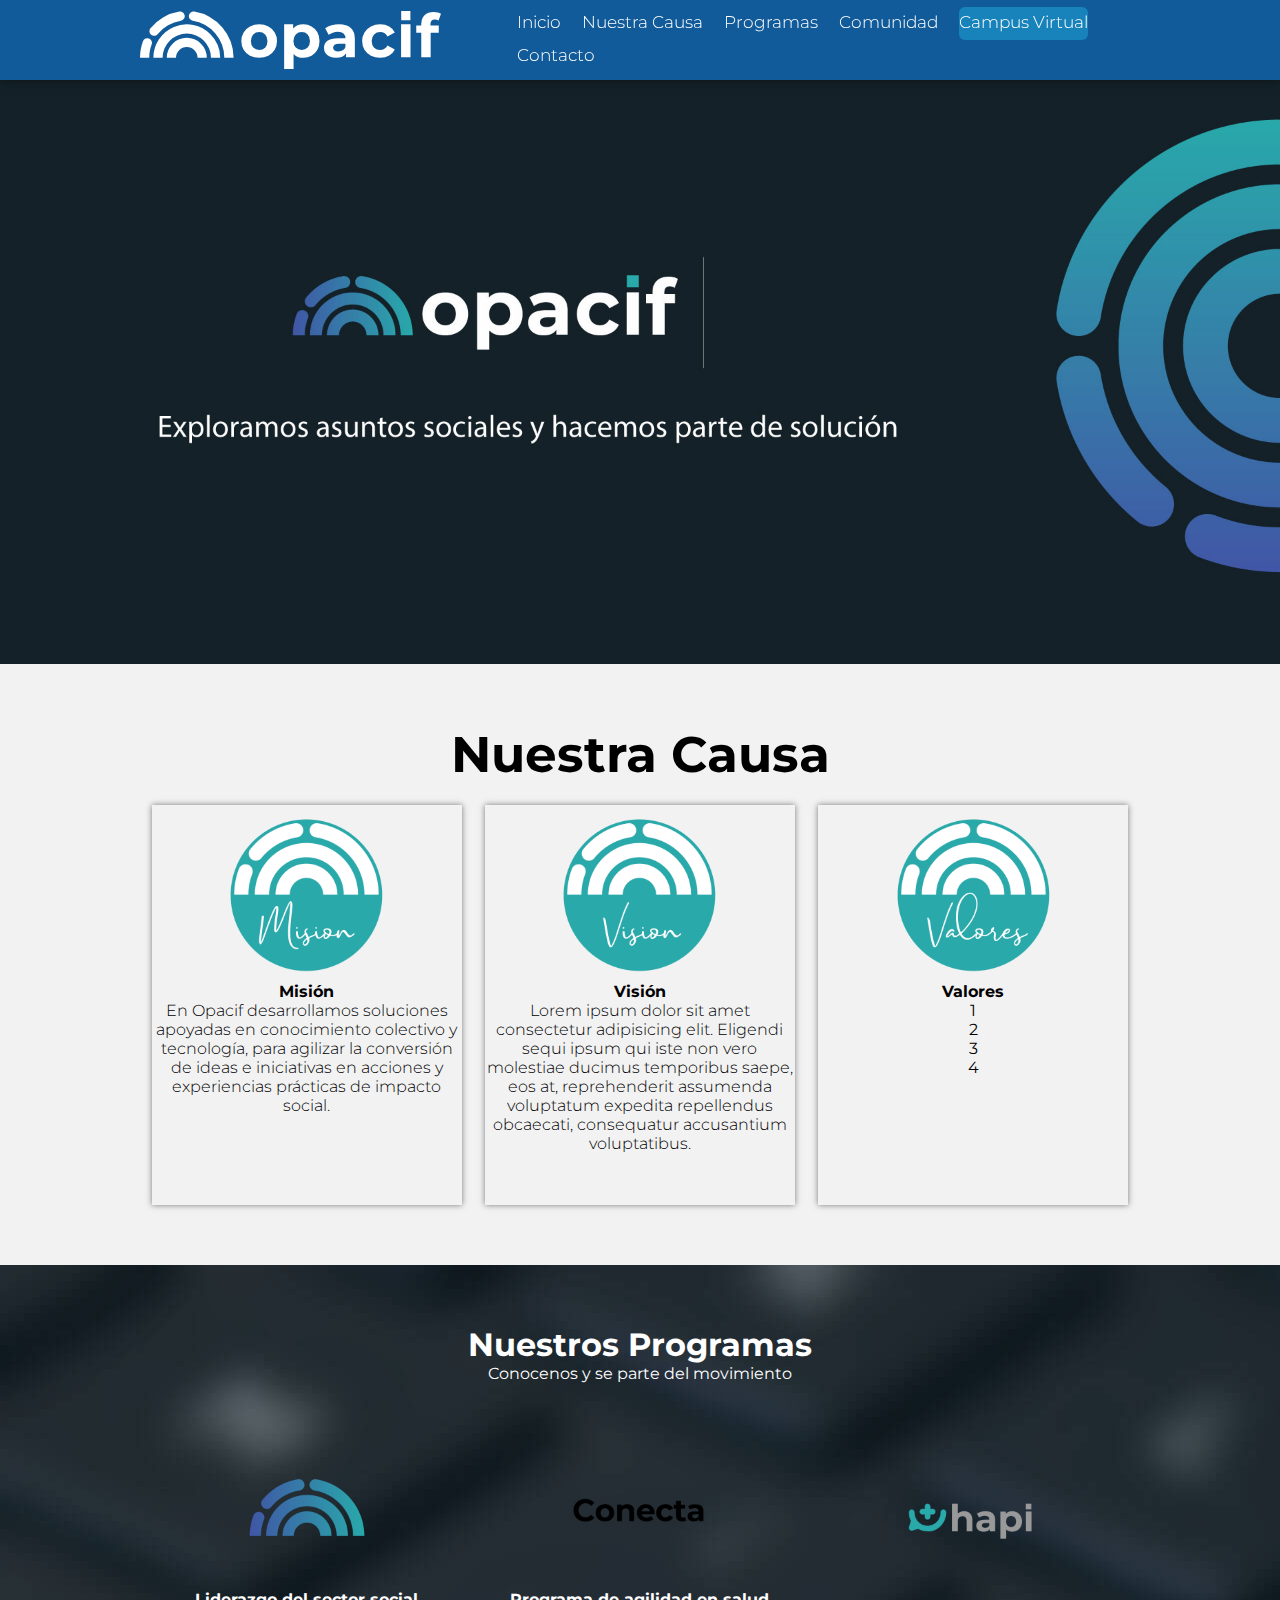
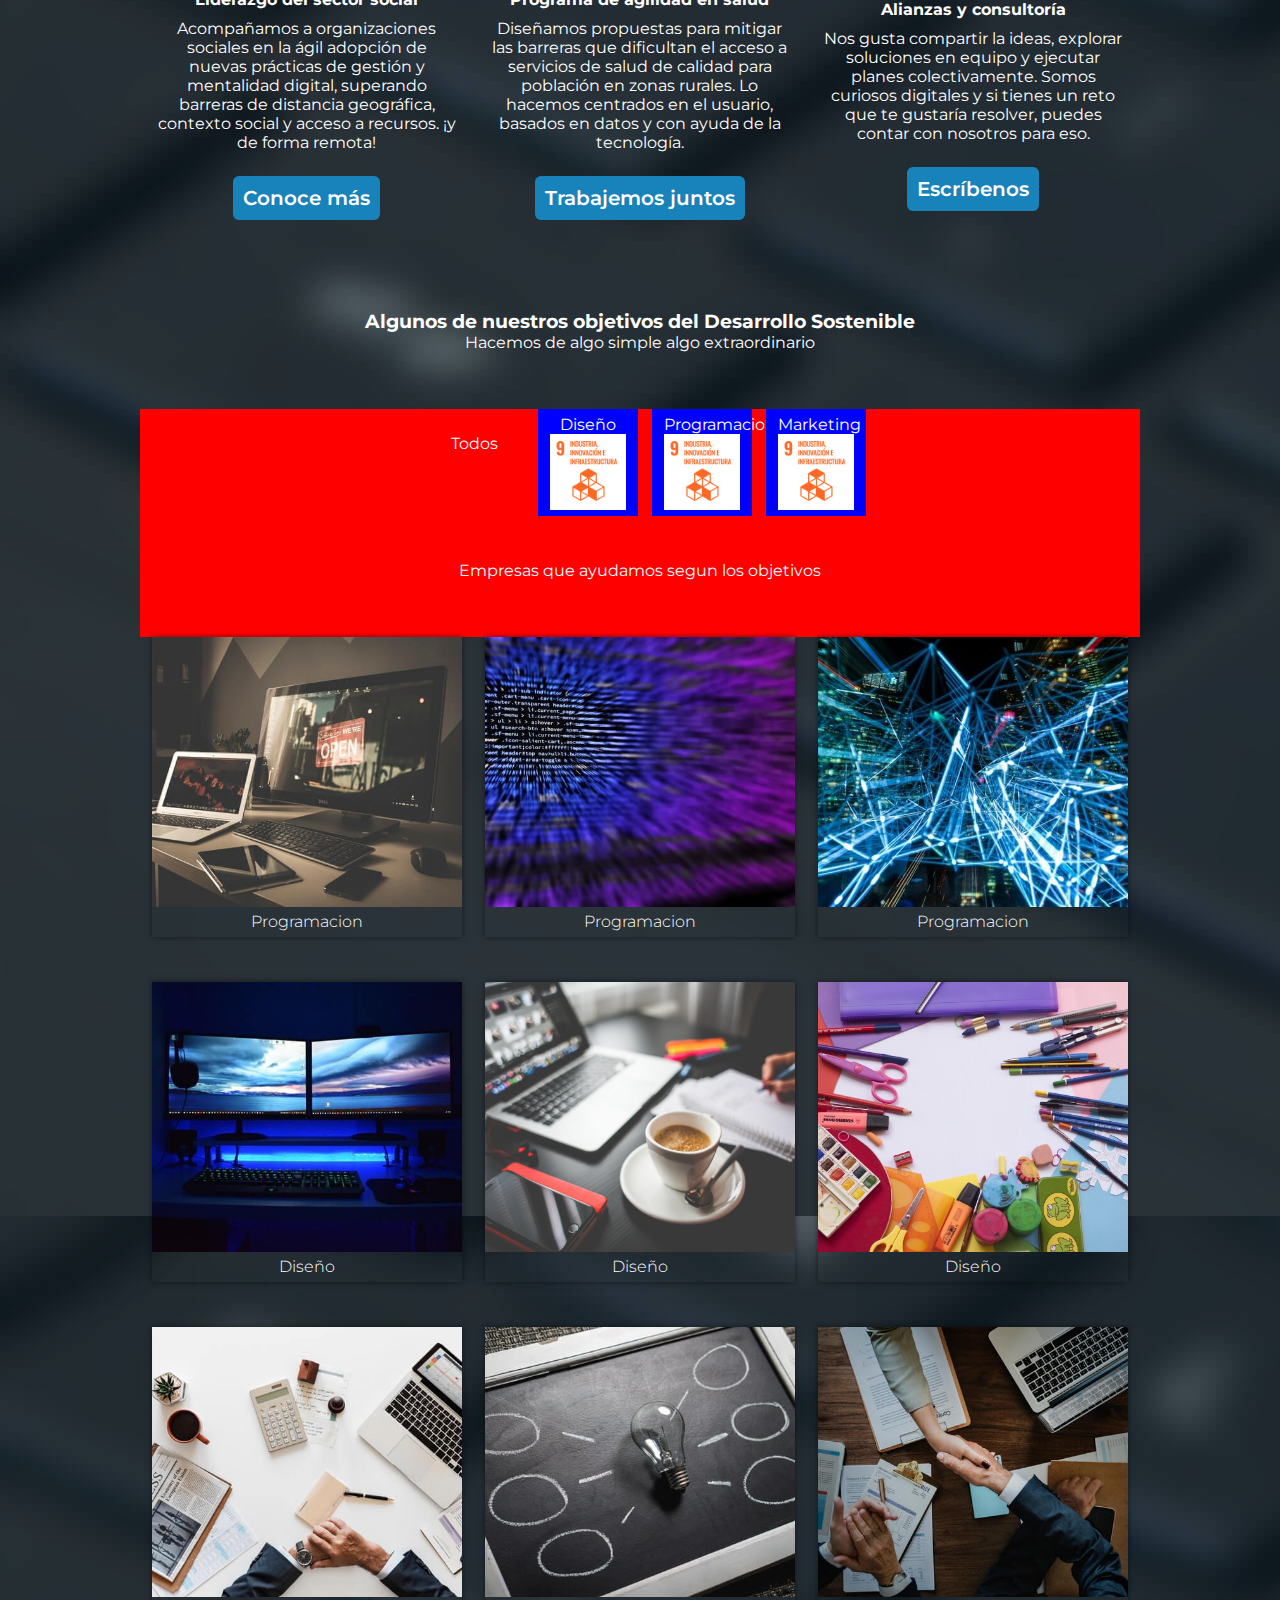
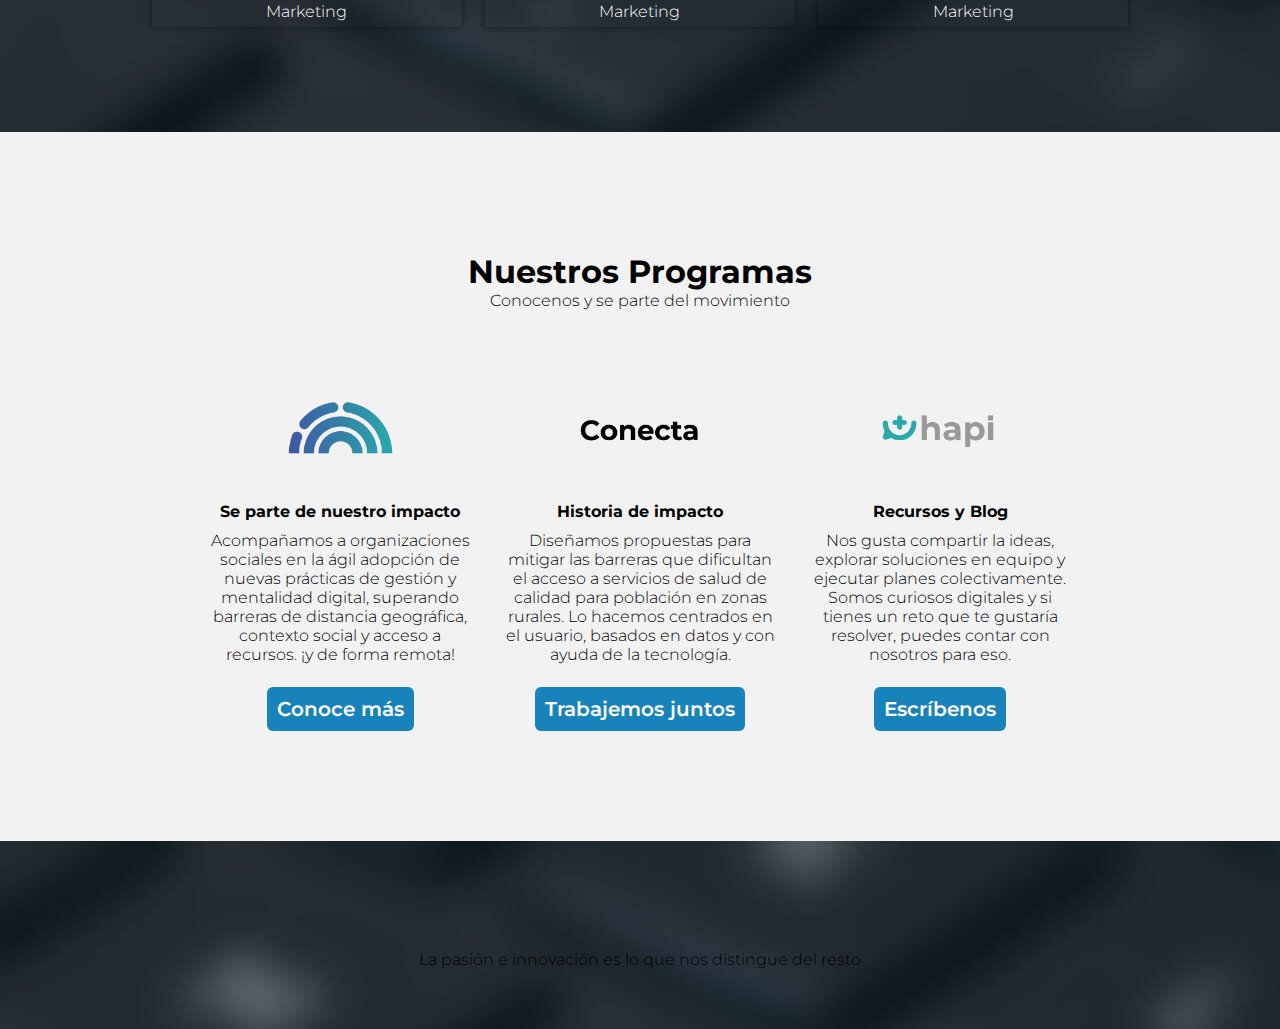
==== index.html @ 8f4109d6 "Cambios sesion de communidad" ====
<!DOCTYPE html>
<html lang="en">
<!-- Hi, this is a template free, please suscribe to my chanel
AlexCG Design, Thank you, I hope this template helps you -->

<head>
    <meta charset="UTF-8">
    <meta name="viewport" content="width=device-width, initial-scale=1.0">
    <meta http-equiv="X-UA-Compatible" content="ie=edge">
    <title>Página web completa</title>
    <link rel="stylesheet" href="estilos.css">
    <link href="https://fonts.googleapis.com/css2?family=Montserrat&display=swap" rel="stylesheet">
    <link rel="stylesheet" href="https://use.fontawesome.com/releases/v5.3.1/css/all.css"
        integrity="sha384-mzrmE5qonljUremFsqc01SB46JvROS7bZs3IO2EmfFsd15uHvIt+Y8vEf7N7fWAU" crossorigin="anonymous">
</head>

<body class="hidden">
    <div class="centrado" id="onload">
        <div class="lds-facebook">
            <div></div>
            <div></div>
            <div></div>
        </div>
    </div>
    <header>
        <nav id="nav" class="nav1">
            <div class="contenedor-nav">
                <div class="logo">
                    <img src="img/LogoOpacif.svg" width="80%" alt="">
                </div>
                <div class="enlaces" id="enlaces">
                    <a href="#" id="enlace-inicio" class="btn-header">Inicio</a>
                    <a href="#" id="enlace-equipo" class="btn-header">Nuestra Causa</a>
                    <a href="#" id="enlace-servicio" class="btn-header">Programas</a>
                    <a href="#" id="enlace-trabajo" class="btn-header">Comunidad</a>
                    <a href="https://opacif.org/campusvirtual/" id="enlace-trabajo" class="btn-header boton_1">Campus Virtual</a>
                    <a href="#" id="enlace-contacto" class="btn-header">Contacto</a>
                </div>
                <div class="icono" id="open">
                    <span>&#9776;</span>
                </div>
            </div>
        </nav>
        <div class="textos">
            <img src="img/FondoSitioWeb.jpg" width="100%" alt="">
            <!--<h1>OPACIF</h1>
            <h2>Una ayuda para los que lo necesitan</h2>-->
        </div>
        
    </header>
    <main>
        <section class="team contenedor" id="equipo">
            <h1>Nuestra Causa</h1>
            <div class="card">
                <div class="content-card">
                    <div class="people">
                        <img src="img/icon-mision.png" alt="">
                    </div>
                    <div class="texto-team">
                        <h4>Misión</h4>
                        <p>En Opacif desarrollamos soluciones apoyadas en conocimiento colectivo y tecnología, para
                            agilizar la conversión de ideas e iniciativas en acciones y experiencias prácticas de
                            impacto social. </p>
                    </div>
                </div>
                <div class="content-card">
                    <div class="people">
                        <img src="img/icon-vision.png" alt="">
                    </div>
                    <div class="texto-team">
                        <h4>Visión</h4>
                        <p>Lorem ipsum dolor sit amet consectetur adipisicing elit. Eligendi sequi ipsum qui iste non
                            vero molestiae ducimus temporibus saepe, eos at, reprehenderit assumenda voluptatum expedita
                            repellendus obcaecati, consequatur accusantium voluptatibus.</p>
                    </div>
                </div>
                <div class="content-card">
                    <div class="people">
                        <img src="img/icon-value.png" alt="">
                    </div>
                    <div class="texto-team">
                        <h4>Valores</h4>
                        <ul>
                            <li>1</li>
                            <li>2</li>
                            <li>3</li>
                            <li>4</li>
                        </ul>
                    </div>
                </div>
            </div>
        </section>
    <section class="about" id="servicio">
        <div class="about-container">
                <h1>Nuestros Programas</h1>
                <p class="after">Conocenos y se parte del movimiento</p>
                <div class="servicios">
                    <div class="caja-servicios">
                        <img src="img/Opacif-Icon.png" alt="">
                        <h4>Liderazgo del sector social</h4>
                        <p>Acompañamos a organizaciones sociales en la ágil adopción de nuevas prácticas de gestión y mentalidad digital, superando barreras de distancia geográfica, contexto social y acceso a recursos. ¡y de forma remota!</p>
                        <br>
                        <div class="button-container">
                            <a href="" class="boton_1">Conoce más</a>
                        </div>
                    </div>
                    <div class="caja-servicios">
                        <img src="img/conecta-icon.png" alt="">
                        <h4>Programa de agilidad en salud</h4>
                        <p>Diseñamos propuestas para mitigar las barreras que dificultan el acceso a servicios de salud de calidad para población en zonas rurales. Lo hacemos centrados en el usuario, basados en datos y con ayuda de la tecnología.</p>
                        <br>
                        <div class="button-container">
                            <a href="" class="boton_1">Trabajemos juntos</a>
                        </div>
                    </div>
                    <div class="caja-servicios">
                        <img src="img/Hapi-icon.png" alt="">
                        <h4>Alianzas y consultoría</h4>
                        <p>Nos gusta compartir la ideas, explorar soluciones en equipo y ejecutar planes colectivamente. Somos curiosos digitales y si tienes un reto que te gustaría resolver, puedes contar con nosotros para eso.</p>
                        <br>
                        <div class="button-container">
                            <a href="" class="boton_1">Escríbenos</a>
                        </div>
                    </div>
                </div>

            <div class="ourObjetives">
                <h3>Algunos de nuestros objetivos del Desarrollo Sostenible</h3>
                <p class="after">Hacemos de algo simple algo extraordinario</p>
                <div class="botones-work">
                    <ul>
                        <li class="filter active" data-nombre='todos'>Todos</li>
                        <li class="filter" data-nombre='diseño'>Diseño <img src="img/S_SDG_inverted_WEB-09.png" width="100%"></li>
                        <li class="filter" data-nombre='programacion'>Programacion <img src="img/S_SDG_inverted_WEB-09.png" width="100%"></li>
                        <li class="filter" data-nombre='marketing'>Marketing <img src="img/S_SDG_inverted_WEB-09.png" width="100%"></li>
                    </ul>
                    <p class="after">Empresas que ayudamos segun los objetivos</p>
                </div>
                <div class="galeria-work">
                    <div class="cont-work programacion">
                        <div class="img-work">
                            <img src="img/programacion1.jpeg" alt="">
                        </div>
                        <div class="textos-work">
                            <h4>Programacion</h4>
                        </div>
                    </div>
                    <div class="cont-work programacion">
                        <div class="img-work">
                            <img src="img/programacion2.jpeg" alt="">
                        </div>
                        <div class="textos-work">
                            <h4>Programacion</h4>
                        </div>
                    </div>
                    <div class="cont-work programacion">
                        <div class="img-work">
                            <img src="img/programacion3.jpeg" alt="">
                        </div>
                        <div class="textos-work">
                            <h4>Programacion</h4>
                        </div>
                    </div>
                    <div class="cont-work diseño">
                        <div class="img-work">
                            <img src="img/diseño1.jpeg" alt="">
                        </div>
                        <div class="textos-work">
                            <h4>Diseño</h4>
                        </div>
                    </div>
                    <div class="cont-work diseño">
                        <div class="img-work">
                            <img src="img/diseño2.jpeg" alt="">
                        </div>
                        <div class="textos-work">
                            <h4>Diseño</h4>
                        </div>
                    </div>
                    <div class="cont-work diseño">
                        <div class="img-work">
                            <img src="img/diseño3.jpeg" alt="">
                        </div>
                        <div class="textos-work">
                            <h4>Diseño</h4>
                        </div>
                    </div>
                    <div class="cont-work marketing">
                        <div class="img-work">
                            <img src="img/marketing1.jpeg" alt="">
                        </div>
                        <div class="textos-work">
                            <h4>Marketing</h4>
                        </div>
                    </div>
                    <div class="cont-work marketing">
                        <div class="img-work">
                            <img src="img/marketing2.jpeg" alt="">
                        </div>
                        <div class="textos-work">
                            <h4>Marketing</h4>
                        </div>
                    </div>
                    <div class="cont-work marketing">
                        <div class="img-work">
                            <img src="img/marketing3.jpeg" alt="">
                        </div>
                        <div class="textos-work">
                            <h4>Marketing</h4>
                        </div>
                    </div>
                </div>
            </div>
        </div>
    </section>

    <section class="work contenedor" id="trabajo">
        <div class="community">
            <h1>Nuestros Programas</h1>
            <p class="after">Conocenos y se parte del movimiento</p>
                <div class="child-community">
                    <div class="caja-servicios">
                        <img src="img/Opacif-Icon.png" alt="">
                        <h4>Se parte de nuestro impacto</h4>
                        <p>Acompañamos a organizaciones sociales en la ágil adopción de nuevas prácticas de gestión y mentalidad digital, superando barreras de distancia geográfica, contexto social y acceso a recursos. ¡y de forma remota!</p>
                        <br>
                        <div class="button-container">
                            <a href="" class="boton_1">Conoce más</a>
                        </div>
                    </div>
                    <div class="caja-servicios">
                        <img src="img/conecta-icon.png" alt="">
                        <h4>Historia de impacto</h4>
                        <p>Diseñamos propuestas para mitigar las barreras que dificultan el acceso a servicios de salud de calidad para población en zonas rurales. Lo hacemos centrados en el usuario, basados en datos y con ayuda de la tecnología.</p>
                        <br>
                        <div class="button-container">
                            <a href="" class="boton_1">Trabajemos juntos</a>
                        </div>
                    </div>
                    <div class="caja-servicios">
                        <img src="img/Hapi-icon.png" alt="">
                        <i class="fas fa-users-medical"></i>
                        <h4>Recursos y Blog</h4>
                        <p>Nos gusta compartir la ideas, explorar soluciones en equipo y ejecutar planes colectivamente. Somos curiosos digitales y si tienes un reto que te gustaría resolver, puedes contar con nosotros para eso.</p>
                        <br>
                        <div class="button-container">
                            <a href="" class="boton_1">Escríbenos</a>
                        </div>
                    </div>
                </div>
        </div>    
    </section>
    </main>
    <footer id="contacto">
        <div class="footer contenedor">
            <div class="marca-logo">
                <img src="img/log.png" alt="">
            </div>
            <div class="iconos">
                <i class="fab fa-youtube"></i>
                <i class="fab fa-facebook-square"></i>
                <i class="fab fa-github"></i>
            </div>
            <p>La pasión e innovación es lo que nos distingue del resto</p>
        </div>

    </footer>
    <script src="js/jquery.js"></script>
    <script src="js/main.js"></script>
    <script src="js/filtro.js"></script>
</body>

</html>
---- estilos.css ----
:root{
  --fondo: #f2f2f2;
  --titulos: 33px;
  --margenes: 60px;
  --espacios: 10px;
  --espacios-contenido:45px;
}

* {
  margin: 0;
  padding: 0;
  box-sizing: border-box;
}

body {
  font-family: 'Montserrat', sans-serif;
  background: var(--fondo);
}

img{
  vertical-align: top;
}


/* Preloader */
.hidden{
  overflow: hidden;
}

.centrado{
  position: fixed;
  width: 100vw;
  height: 100vh;
  background: #000;
  z-index: 100;
  display: flex;
  justify-content: center;
  align-items: center;
}
.lds-facebook {
  display: inline-block;
  position: relative;
  width: 64px;
  height: 64px;
}

.lds-facebook div {
  display: inline-block;
  position: absolute;
  left: 6px;
  width: 13px;
  background: #cef;
  animation: lds-facebook 1.2s cubic-bezier(0, 0.5, 0.5, 1) infinite;
}

.lds-facebook div:nth-child(1) {
  left: 6px;
  animation-delay: -0.24s;
}

.lds-facebook div:nth-child(2) {
  left: 26px;
  animation-delay: -0.12s;
}

.lds-facebook div:nth-child(3) {
  left: 45px;
  animation-delay: 0;
}

@keyframes lds-facebook {
  0% {
    top: 6px;
    height: 51px;
  }

  50%,
  100% {
    top: 19px;
    height: 26px;
  }
}

/* Header */

header{
  width: 100%;
  height: auto;
  background-attachment: fixed;
  background-position: center;
  background-size: cover;
}

nav{
  width: 100%;
  position: fixed;
  box-shadow: 0 0 10px 0 rgba(0,0,0,.5)
}
.textos>img {margin-top: 5%;}

.nav1{
  background: transparent;
  background-color: #125B9A;
  height: 80px;
  color:#fff;
}

.nav1>div>div>img{ height:80px;filter: brightness(10000%);}

.nav2{
  background: var(--fondo);
  height:100px;
  color:#000;
}

.contenedor-nav{
  display: flex;
  margin: auto;
  width: 90%;
  justify-content: space-between;
  align-items: center;
  max-width:1000px;
  height:inherit;
  overflow: hidden;
}

nav .enlaces a{
  display: inline-block;
  padding: 5px 0;
  margin-right: 17px;
  font-size: 17px;
  font-weight: 300;
  text-decoration: none;
  border-bottom: 3px solid transparent;
  color: inherit;
}

nav .enlaces a:hover{
  border-bottom: 3px solid #1498a4;
  transition: 0.6s;
}

.logo, .logo img{ height:80px;}

.icono{
  display:none;
  font-size: 24px;
  padding: 23.5px 20px;
}

.textos{
  width: 100%;
  height: 100%;
  display:flex;
  justify-content: center;
  flex-direction: column;
  align-items: center;
  color:#fff;
  overflow: hidden;
  text-align: center;
}

.textos>h1{font-size:80px;}
.team>h1{font-size:50px;margin-bottom: 20px;}

.textos>h2{font-size: 30px; font-weight: 300;}

/* Main */

.about-container {
  margin:auto;
  padding: var(--margenes) 0;
  color: #fff;
  width: 90%;
  max-width: 1000px;
  text-align: center;
  overflow: hidden;
}

.about-container>div>div>img {
  width: 50%;
}


.contenedor{
  margin:auto;
  padding: var(--margenes) 0;
  width: 90%;
  max-width: 1000px;
  text-align: center;
  overflow: hidden;
}

.contenedor h3{
  font-size: var(--titulos);
  color: var(--color1);
  margin-bottom: var(--espacios);
}

.contenedor p{
  font-size: var(--subtitulos);
  font-weight: 300;
  color: var(--color1);
}

.after::after{
  content:'';
  display: block;
  margin: auto;
  margin-top: var(--espacios);
  width: 100px;
  height: 2px;
  background: var(--color1);
  margin-bottom: var(--espacios-contenido);
}

.card{
  display: flex;
  justify-content: space-around;
  flex-wrap: wrap;
}

.card>div>div>img {
  margin-top: 12px;
  width: 50%;
}

.content-card{
  width: 31%;
  box-shadow: 0 0 6px 0 rgba(0,0,0,.5);
  overflow: hidden;
  height:400px;
}

.people{
  height:auto;
}

.content-card img{
  width: 100%;
  height: 100%;
  object-fit: cover;
}

.texto-team{
  height: auto;
  width: 100%;
  padding: var(--espacios) 0;
}

.about{
  background: url(img/teclado.jpg);
  height: auto;
}

.button-container {
  margin-top:5%;
}

.boton_1{
    text-decoration: none;
    padding: 10px;
    font-weight: 600;
    font-size: 20px;
    color: #ffffff;
    background-color: #1883ba;
    border-radius: 6px;
  }
  .boton_1:hover{
    color: #fff;
    background-color: #27BDB2;
  }

.servicios{
  display: flex;
  color:#fff;
  justify-content: space-between;
  margin: auto;
  flex-wrap: wrap;
}
.caja-servicios{
  width: 30%;
  margin: auto;
  text-align: center;
}
.caja-servicios>h4{
  margin-bottom: var(--espacios);
}

.caja-servicios>p{
  text-align: center;
}

.ourObjetives {
  margin-top: 100px;
}

.botones-work{
  background-color: red;
  overflow: hidden;
}

.botones-work li{
  background-color: blue;
  width: 100px;
  display: inline-block;
  text-align: center;
  margin-left: var(--espacios);
  margin-bottom: var(--espacios-contenido);
  padding: 6px 12px;
  border: 1px solid var(--color1);
  list-style: none;
  color: var(--color1);
}

.botones-work li:hover{
  background: var(--color1);
  color:#fff;
  cursor: pointer;
}

.botones-work .active{
  background: var(--color1);
  color:#fff;
}

.galeria-work{
  display:flex;
  flex-wrap: wrap;
  justify-content: space-around;
}

.cont-work{
  width: 31%;
  box-shadow: 0 0 6px 0 rgba(0,0,0,.5);
  height:300px;
  overflow: hidden;
  margin-bottom: var(--espacios-contenido);
}

.img-work{
  height: 90%;
  width: 100%;
}

.img-work img{
  height: 100%;
  width: 100%;
  object-fit: cover;
}

.textos-work{
  height: 10%;
}

.textos-work h4{
  line-height: 30px;
  font-weight: 300;
}

.community {
  margin:auto;
  padding: var(--margenes) 0;
  width: 90%;
  max-width: 1000px;
  text-align: center;
  overflow: hidden;
}

.community>div>div>img {
  width: 50%;
}

.child-community{
  display: flex;
  justify-content: space-between;
  margin: auto;
  flex-wrap: wrap;
}

/* Footer */

footer{background:url(img/teclado.jpg);}

.marca-logo{
  width: 40%;
  margin: auto;
  margin-bottom: var(--espacios);
}
.marca-logo img{
  width: 100%;
}
.iconos{
  display: flex;
  margin: auto;
  justify-content: space-around;
  width: 100%;
}
.fab{
  font-size:60px;
  color: #FFF;
  margin-bottom: var(--espacios);
  display: inline-block;
}

footer p{
  margin-top:var(--espacios);
}

@media screen and (max-width: 700px){
  .nav2{
    color: #fff;
  }

  .icono{
    display:block;
    cursor: pointer;
  }

  .enlaces{
    position: fixed;
    top:80px;
    background: #2c3e50;
    left: 0;
    height: 100%;
    transition: 1s;
    width: 0;
    overflow: hidden;
  }

  .enlaces a{
    display: block;
    width: 100%;
    height: 50px;
    padding: 20px;
    text-align: center;
    background: #34495e;
    color:#fff;
  }

  .textos>h1{font-size: 70px;}
  .textos>h2{font-size:35px;}

  .content-card{
    width: 48%;
    margin-bottom:var(--margenes);
  }

  :root{
    --margenes: 30px;
  }
}

@media screen and (max-width: 500px){
  :root{
    --espacios-contenido: 25px;
  }

  .content-card{
    width: 90%;
  }

  .caja-servicios{
    width: 90%;
    margin-bottom: var(--margenes);
  }

  .cont-work{
    width: 85%;
  }

  .marca-logo{
    width: 80%;
  }

  .iconos{
    margin: auto;
  }
}
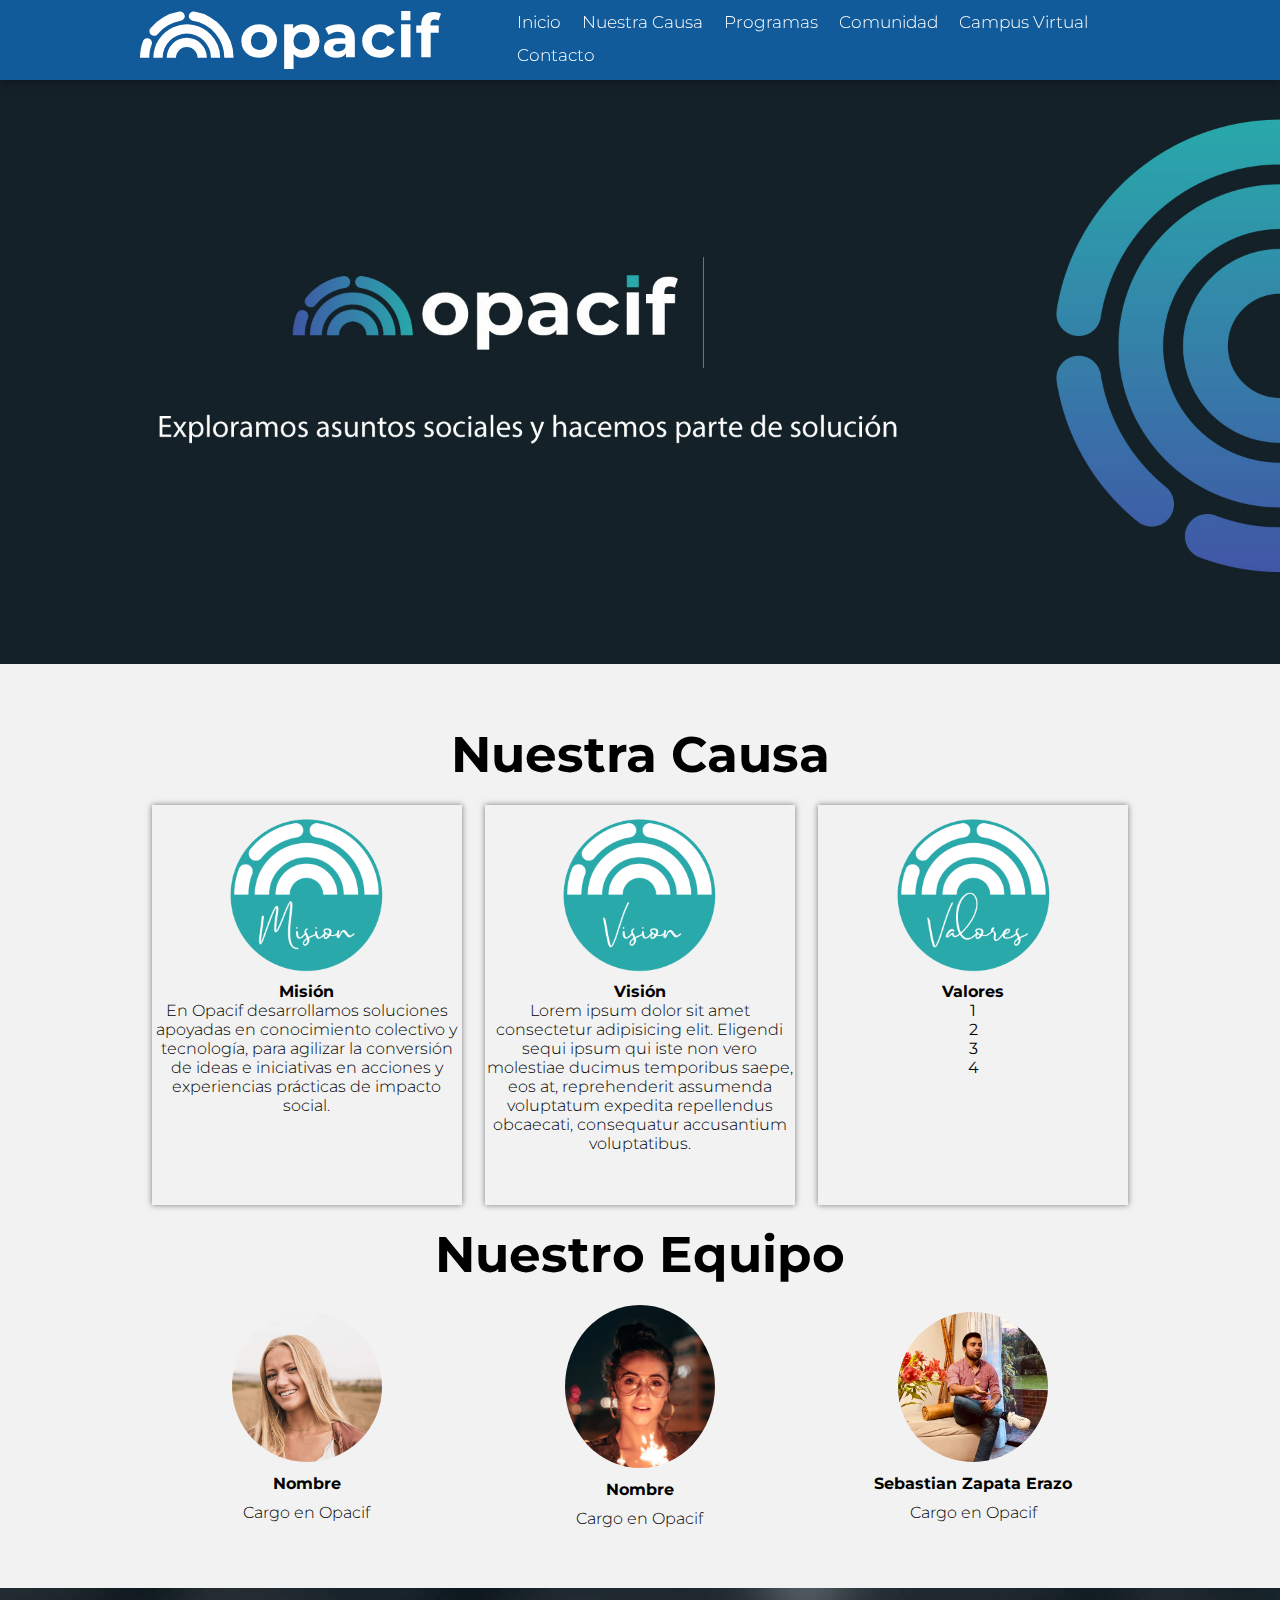
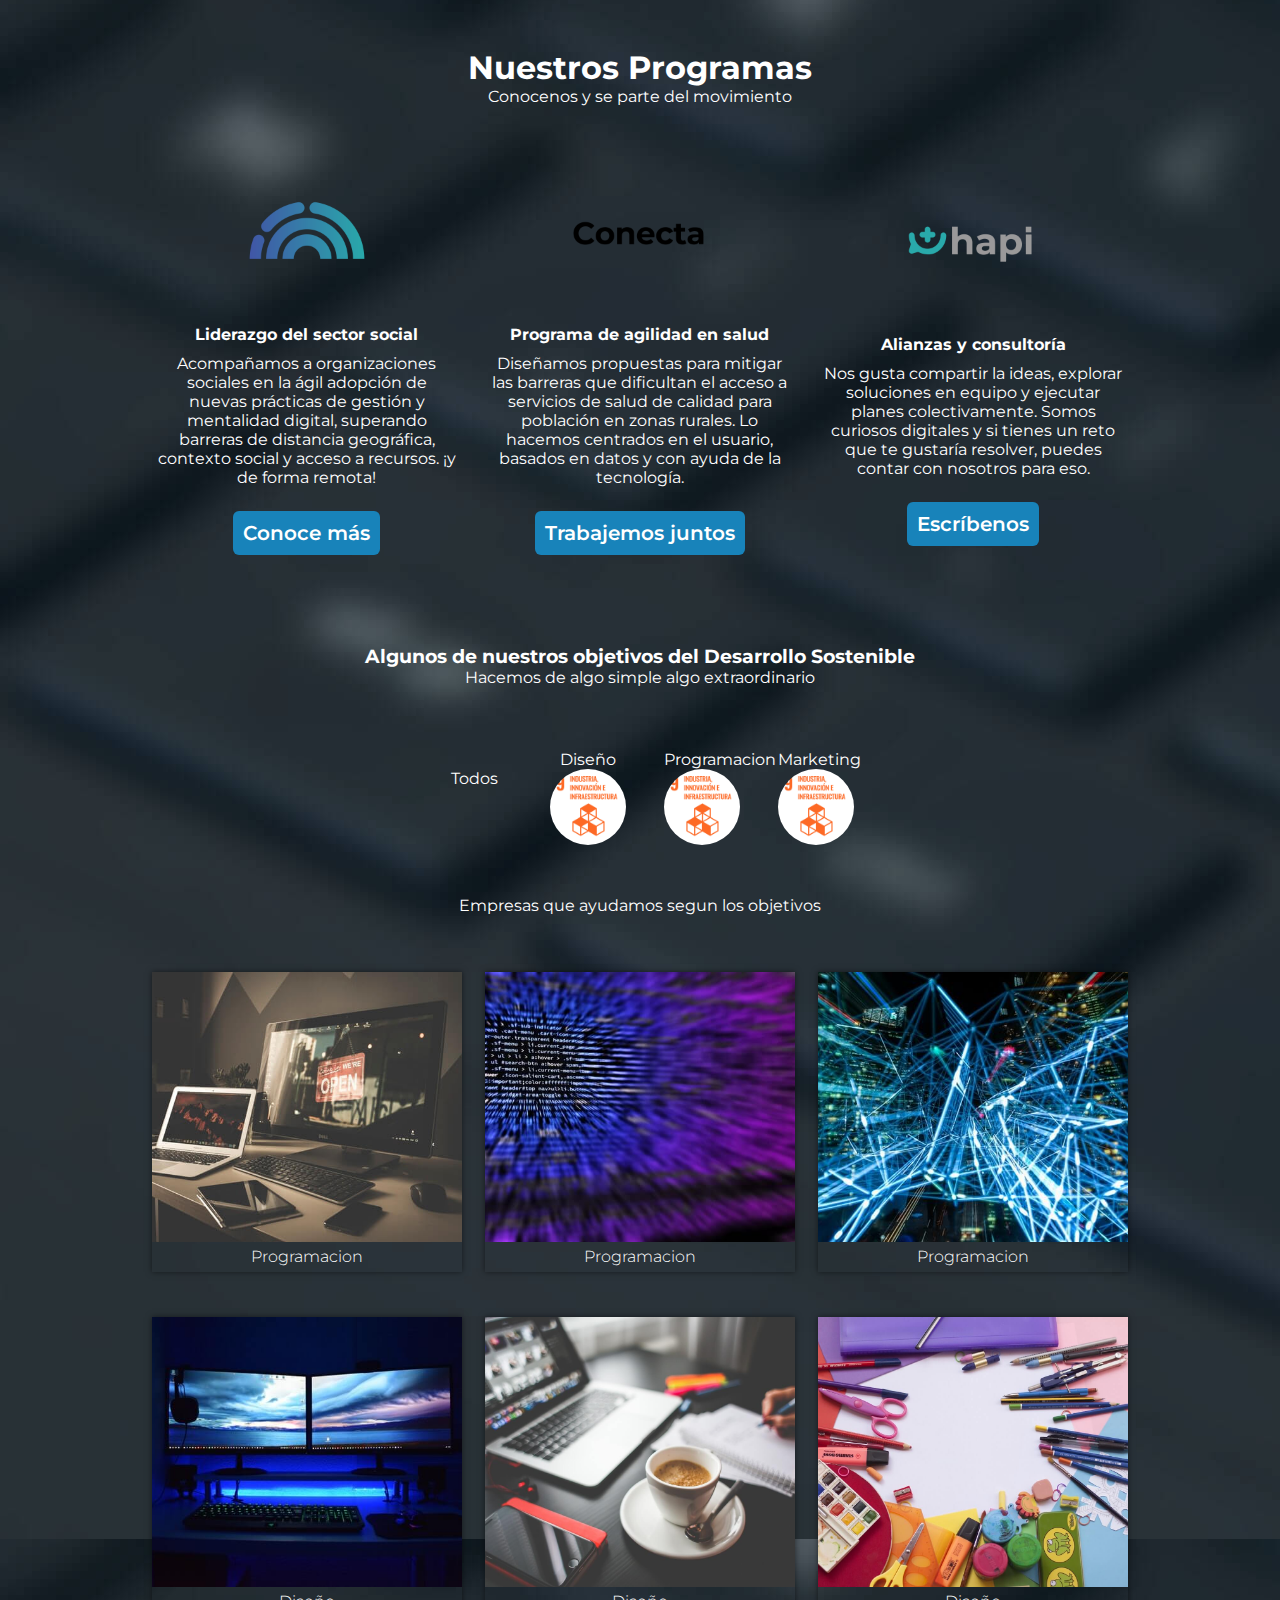
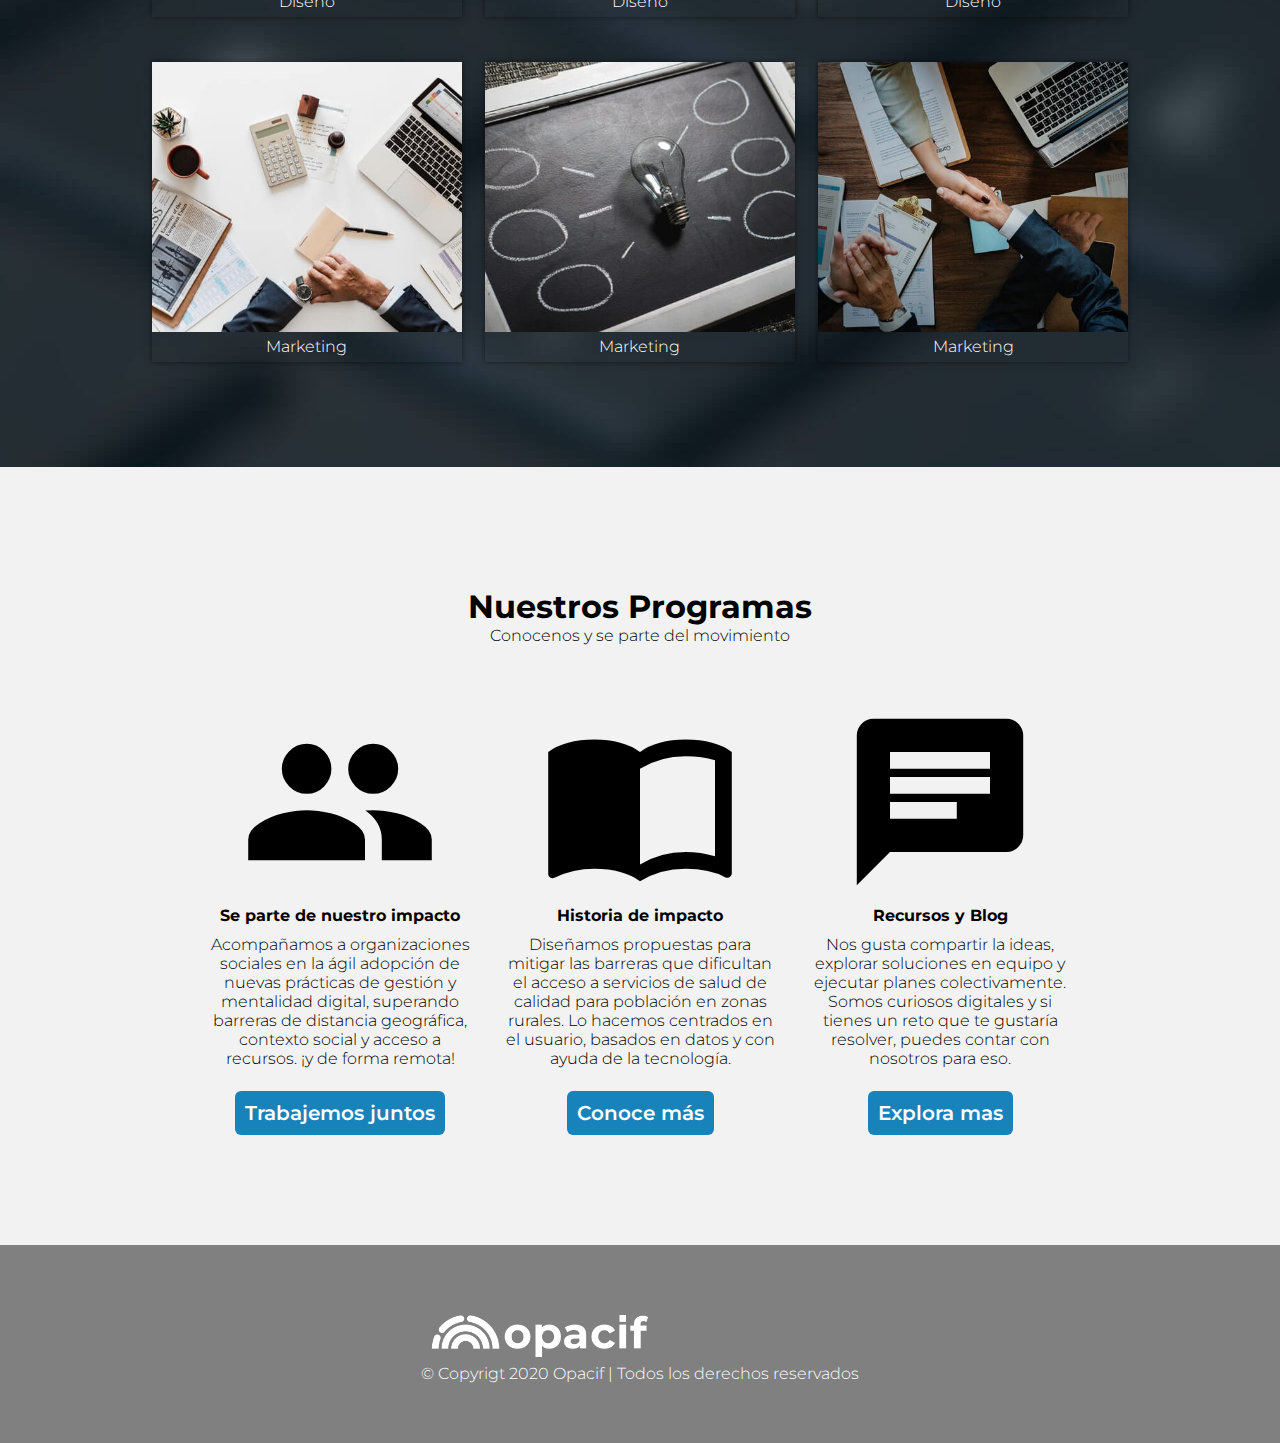
==== commit fa5a15e5: "Cambios varios" ====
--- a/index.html
+++ b/index.html
@@ -10,6 +10,7 @@
     <title>Página web completa</title>
     <link rel="stylesheet" href="estilos.css">
     <link href="https://fonts.googleapis.com/css2?family=Montserrat&display=swap" rel="stylesheet">
+    <link href="https://fonts.googleapis.com/icon?family=Material+Icons" rel="stylesheet">
     <link rel="stylesheet" href="https://use.fontawesome.com/releases/v5.3.1/css/all.css"
         integrity="sha384-mzrmE5qonljUremFsqc01SB46JvROS7bZs3IO2EmfFsd15uHvIt+Y8vEf7N7fWAU" crossorigin="anonymous">
 </head>
@@ -33,7 +34,7 @@
                     <a href="#" id="enlace-equipo" class="btn-header">Nuestra Causa</a>
                     <a href="#" id="enlace-servicio" class="btn-header">Programas</a>
                     <a href="#" id="enlace-trabajo" class="btn-header">Comunidad</a>
-                    <a href="https://opacif.org/campusvirtual/" id="enlace-trabajo" class="btn-header boton_1">Campus Virtual</a>
+                    <a href="https://opacif.org/campusvirtual/" target="_blank" class="btn-header">Campus Virtual</a>
                     <a href="#" id="enlace-contacto" class="btn-header">Contacto</a>
                 </div>
                 <div class="icono" id="open">
@@ -89,6 +90,26 @@
                     </div>
                 </div>
             </div>
+
+            <br>
+            <h1>Nuestro Equipo</h1>
+            <div class="child-community">
+                    <div class="caja-servicios">
+                        <img src="img/people1.jpg" alt="">
+                        <h4>Nombre</h4>
+                        <p>Cargo en Opacif</p>
+                    </div>
+                    <div class="caja-servicios">
+                        <img src="img/people2.jpg" alt="">
+                        <h4>Nombre</h4>
+                        <p>Cargo en Opacif</p>
+                    </div>
+                    <div class="caja-servicios">
+                        <img src="img/people3.jpg" alt="">
+                        <h4>Sebastian Zapata Erazo</h4>
+                        <p>Cargo en Opacif</p>
+                    </div>
+                </div>
         </section>
     <section class="about" id="servicio">
         <div class="about-container">
@@ -220,31 +241,30 @@
             <p class="after">Conocenos y se parte del movimiento</p>
                 <div class="child-community">
                     <div class="caja-servicios">
-                        <img src="img/Opacif-Icon.png" alt="">
+                        <i class="material-icons" style="font-size:200px;">people</i>
                         <h4>Se parte de nuestro impacto</h4>
                         <p>Acompañamos a organizaciones sociales en la ágil adopción de nuevas prácticas de gestión y mentalidad digital, superando barreras de distancia geográfica, contexto social y acceso a recursos. ¡y de forma remota!</p>
                         <br>
                         <div class="button-container">
-                            <a href="" class="boton_1">Conoce más</a>
-                        </div>
-                    </div>
-                    <div class="caja-servicios">
-                        <img src="img/conecta-icon.png" alt="">
+                            <a href="" class="boton_1">Trabajemos juntos</a>
+                        </div>
+                    </div>
+                    <div class="caja-servicios">
+                        <i class="material-icons" style="font-size:200px">import_contacts</i>
                         <h4>Historia de impacto</h4>
                         <p>Diseñamos propuestas para mitigar las barreras que dificultan el acceso a servicios de salud de calidad para población en zonas rurales. Lo hacemos centrados en el usuario, basados en datos y con ayuda de la tecnología.</p>
                         <br>
                         <div class="button-container">
-                            <a href="" class="boton_1">Trabajemos juntos</a>
-                        </div>
-                    </div>
-                    <div class="caja-servicios">
-                        <img src="img/Hapi-icon.png" alt="">
-                        <i class="fas fa-users-medical"></i>
+                            <a href="" class="boton_1">Conoce más</a>
+                        </div>
+                    </div>
+                    <div class="caja-servicios">
+                        <i class="material-icons" style="font-size:200px">chat</i>
                         <h4>Recursos y Blog</h4>
                         <p>Nos gusta compartir la ideas, explorar soluciones en equipo y ejecutar planes colectivamente. Somos curiosos digitales y si tienes un reto que te gustaría resolver, puedes contar con nosotros para eso.</p>
                         <br>
                         <div class="button-container">
-                            <a href="" class="boton_1">Escríbenos</a>
+                            <a href="" class="boton_1">Explora mas</a>
                         </div>
                     </div>
                 </div>
@@ -253,15 +273,14 @@
     </main>
     <footer id="contacto">
         <div class="footer contenedor">
-            <div class="marca-logo">
-                <img src="img/log.png" alt="">
-            </div>
             <div class="iconos">
-                <i class="fab fa-youtube"></i>
-                <i class="fab fa-facebook-square"></i>
-                <i class="fab fa-github"></i>
-            </div>
-            <p>La pasión e innovación es lo que nos distingue del resto</p>
+                <img src="img/LogoOpacifBlanco.png" width="50%" alt="">
+                <a href="https://www.youtube.com/channel/UCFxyci7gAbOAoojBJRi7blg" target="_blank" class="fab fa-youtube"></a>
+                <a href="https://www.facebook.com/opacif.org/" target="_blank" class="fab fa-facebook-square"></a>
+                <a href="https://twitter.com/OpacifOrg" target="_blank" class="fab fa-twitter"></a>
+                <a href="https://www.instagram.com/opacif.conecta/" target="_blank" class="fab fa-instagram"></a>
+            </div>
+            <p>© Copyrigt 2020 Opacif | Todos los derechos reservados</p>
         </div>
 
     </footer>
--- a/estilos.css
+++ b/estilos.css
@@ -283,6 +283,13 @@
   margin: auto;
   text-align: center;
 }
+
+.caja-servicios>img {
+  width: 50%;
+  margin-bottom: 12px;
+  border-radius: 100%;
+}
+
 .caja-servicios>h4{
   margin-bottom: var(--espacios);
 }
@@ -296,12 +303,10 @@
 }
 
 .botones-work{
-  background-color: red;
   overflow: hidden;
 }
 
 .botones-work li{
-  background-color: blue;
   width: 100px;
   display: inline-block;
   text-align: center;
@@ -313,9 +318,14 @@
   color: var(--color1);
 }
 
+.botones-work li>img{
+  border-radius: 100%;
+}
+
 .botones-work li:hover{
   background: var(--color1);
   color:#fff;
+  transform: scaleX(1.3) scaleY(1.3);;
   cursor: pointer;
 }
 
@@ -380,31 +390,23 @@
 
 /* Footer */
 
-footer{background:url(img/teclado.jpg);}
-
-.marca-logo{
-  width: 40%;
-  margin: auto;
-  margin-bottom: var(--espacios);
-}
-.marca-logo img{
-  width: 100%;
-}
+footer{background-color:gray;color: #fff;}
+
 .iconos{
   display: flex;
   margin: auto;
   justify-content: space-around;
-  width: 100%;
+  width: 50%;
+}
+
+.iconos a{
+  text-decoration: none; 
 }
 .fab{
-  font-size:60px;
+  font-size:30px;
   color: #FFF;
   margin-bottom: var(--espacios);
   display: inline-block;
-}
-
-footer p{
-  margin-top:var(--espacios);
 }
 
 @media screen and (max-width: 700px){
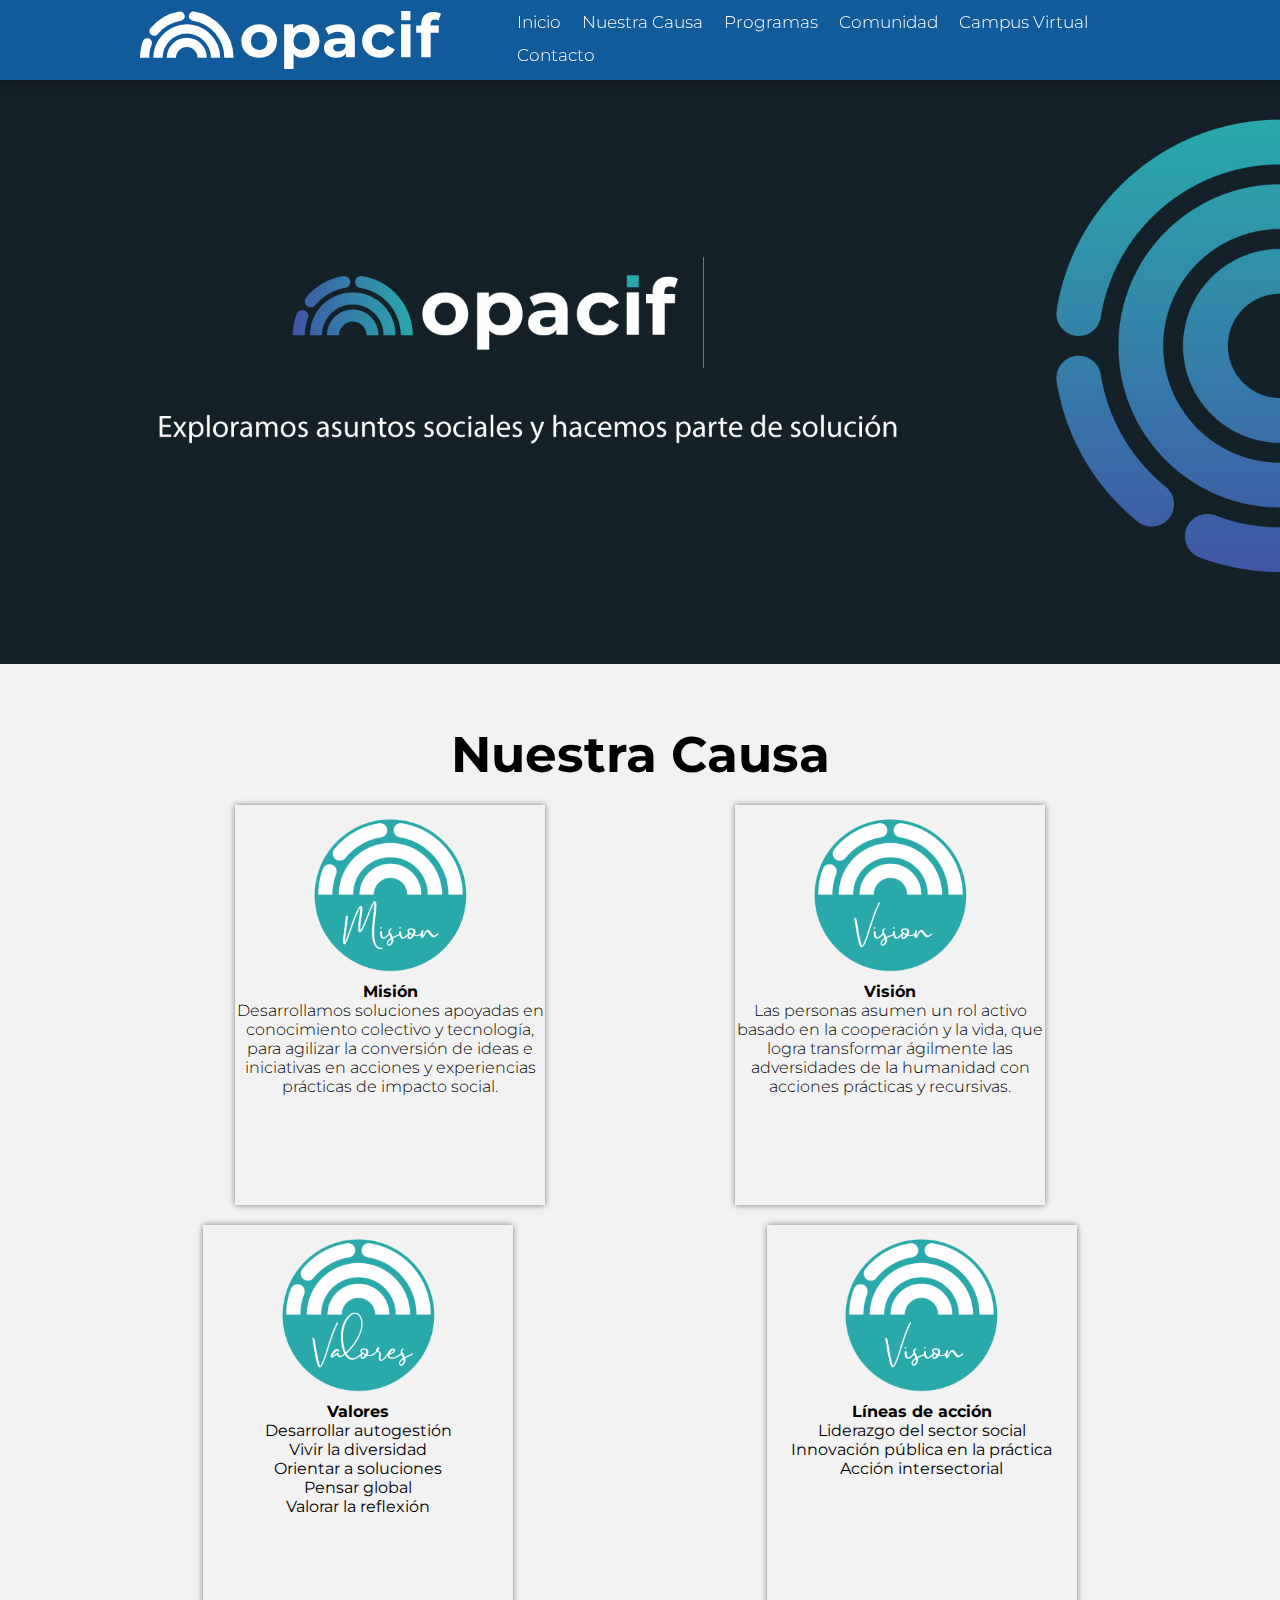
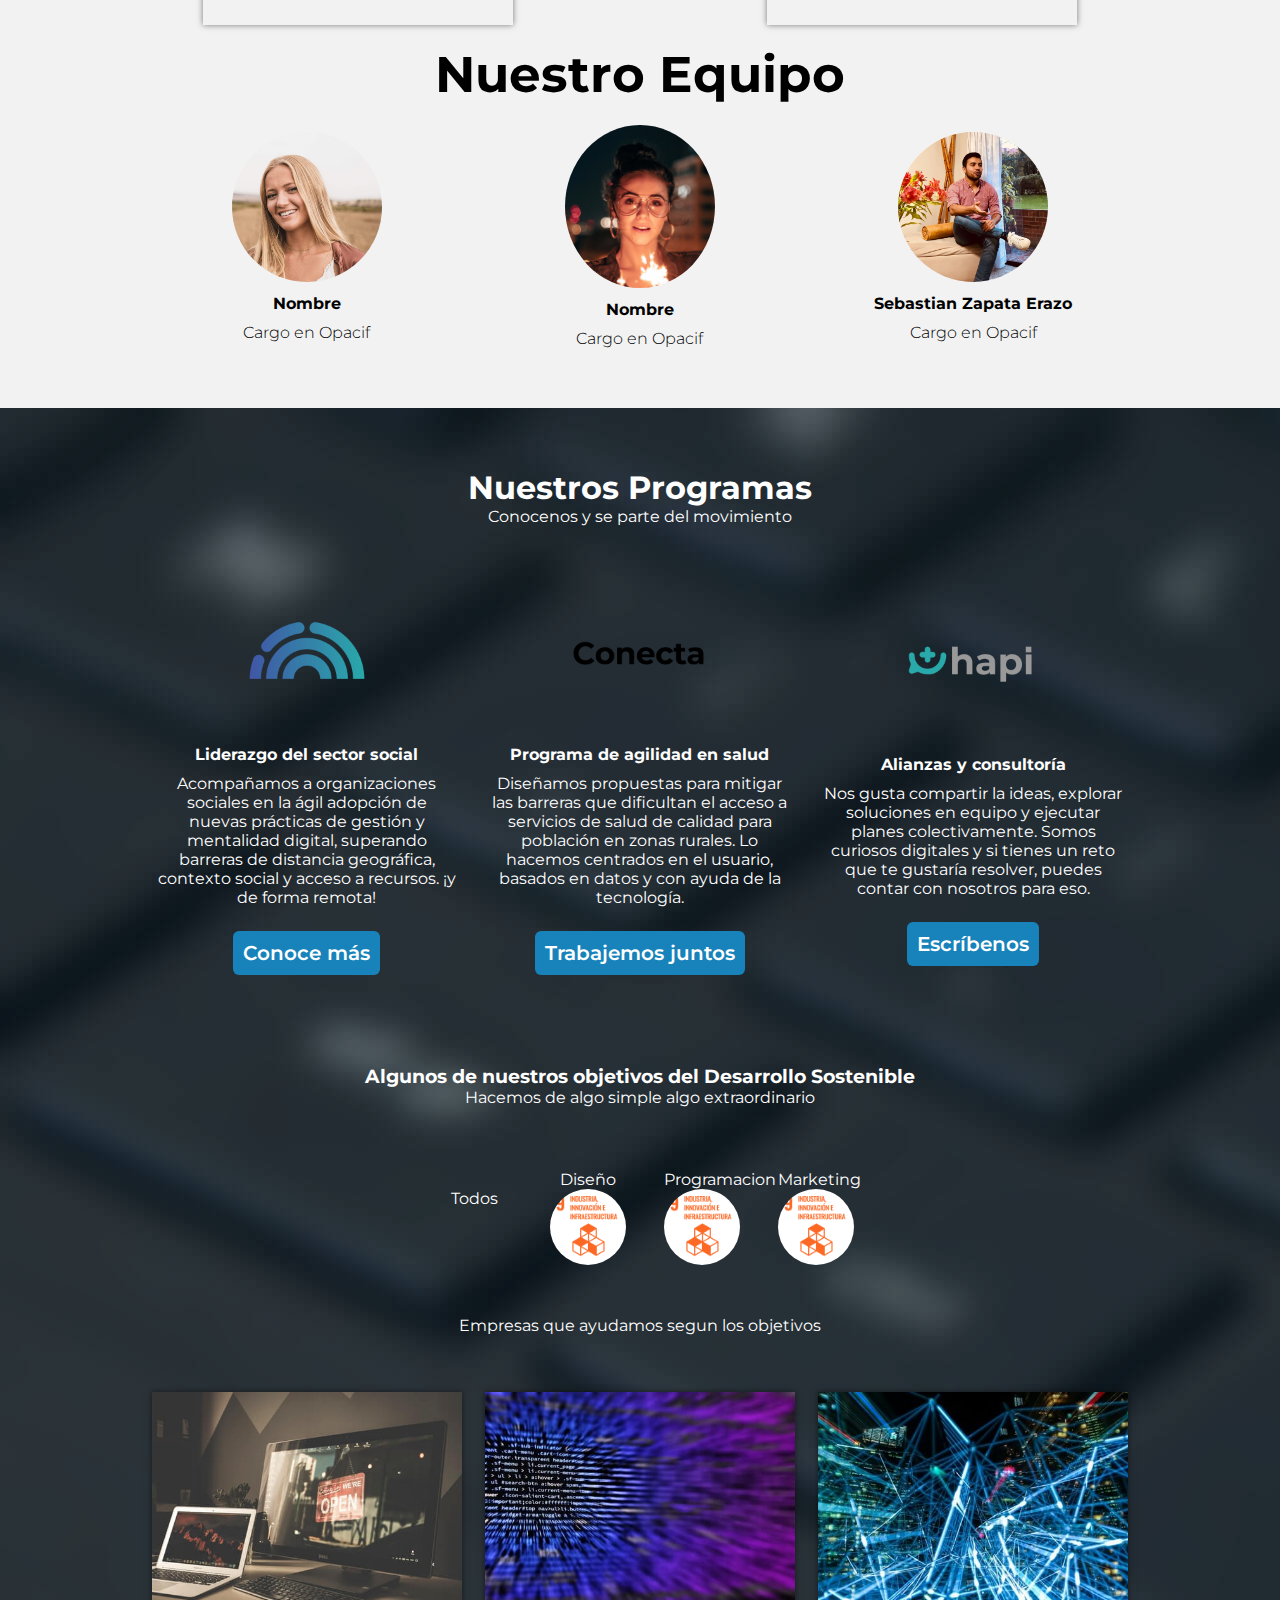
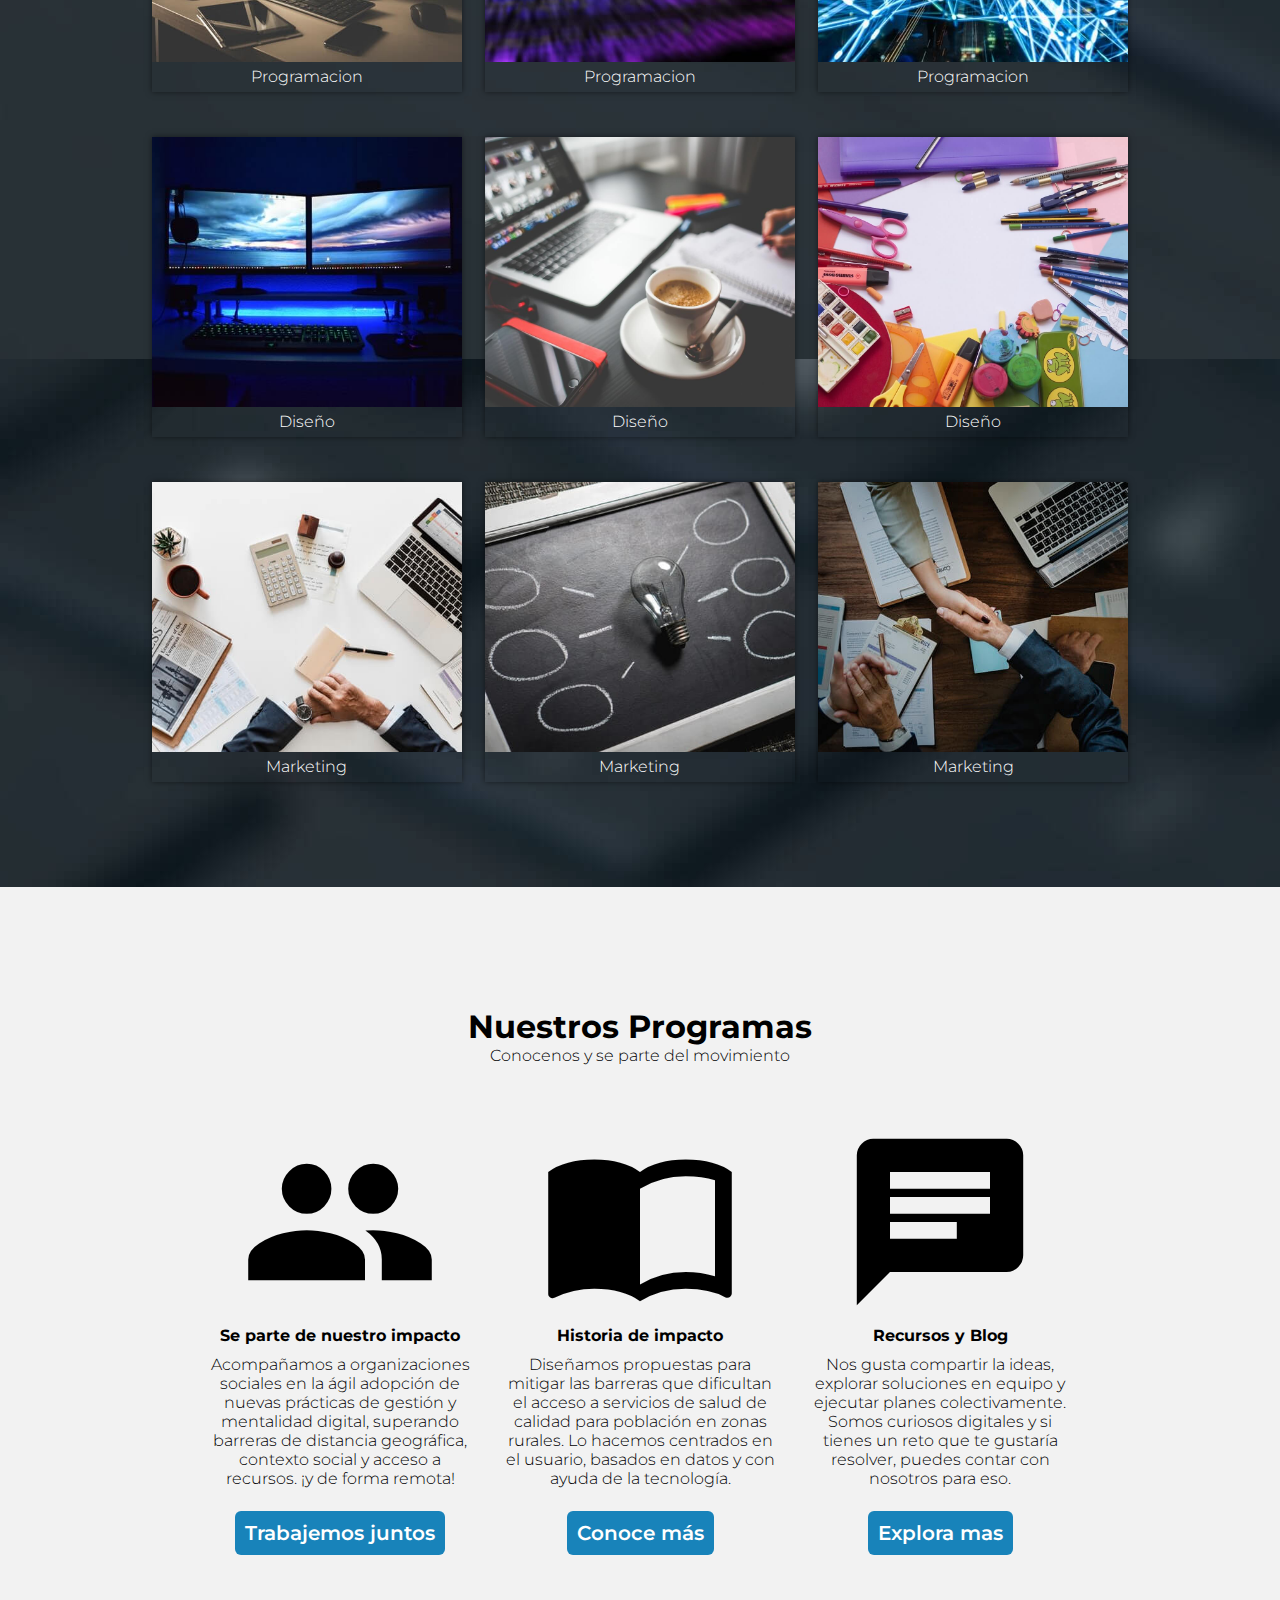
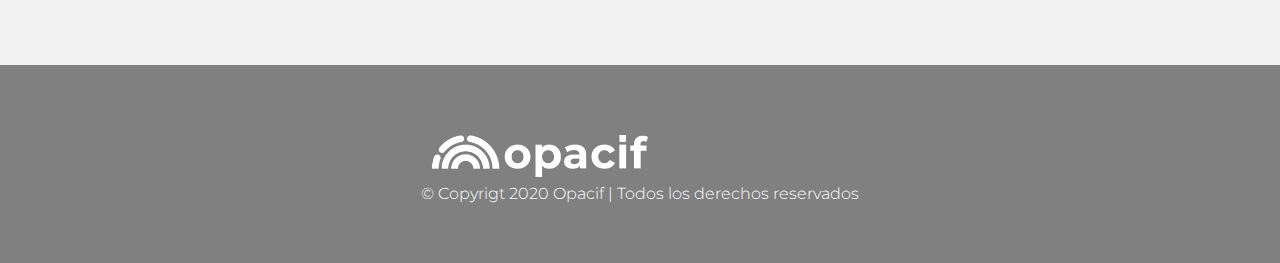
==== commit 5f1c9243: "Vision, mision y lineas de causa" ====
--- a/index.html
+++ b/index.html
@@ -59,9 +59,7 @@
                     </div>
                     <div class="texto-team">
                         <h4>Misión</h4>
-                        <p>En Opacif desarrollamos soluciones apoyadas en conocimiento colectivo y tecnología, para
-                            agilizar la conversión de ideas e iniciativas en acciones y experiencias prácticas de
-                            impacto social. </p>
+                        <p>Desarrollamos soluciones apoyadas en conocimiento colectivo y tecnología, para agilizar la conversión de ideas e iniciativas en acciones y experiencias prácticas de impacto social.</p>
                     </div>
                 </div>
                 <div class="content-card">
@@ -70,11 +68,11 @@
                     </div>
                     <div class="texto-team">
                         <h4>Visión</h4>
-                        <p>Lorem ipsum dolor sit amet consectetur adipisicing elit. Eligendi sequi ipsum qui iste non
-                            vero molestiae ducimus temporibus saepe, eos at, reprehenderit assumenda voluptatum expedita
-                            repellendus obcaecati, consequatur accusantium voluptatibus.</p>
-                    </div>
-                </div>
+                        <p>Las personas asumen un rol activo basado en la cooperación y la vida, que logra transformar ágilmente las adversidades de la humanidad con acciones prácticas y recursivas.</p>
+                    </div>
+                </div>
+            </div>
+            <div class="card">
                 <div class="content-card">
                     <div class="people">
                         <img src="img/icon-value.png" alt="">
@@ -82,10 +80,25 @@
                     <div class="texto-team">
                         <h4>Valores</h4>
                         <ul>
-                            <li>1</li>
-                            <li>2</li>
-                            <li>3</li>
-                            <li>4</li>
+                            <li>Desarrollar autogestión</li>
+                            <li>Vivir la diversidad</li>
+                            <li>Orientar a soluciones</li>
+                            <li>Pensar global</li>
+                            <li>Valorar la reflexión </li>
+                        </ul>
+                    </div>
+                </div>
+                <br><br>
+                <div class="content-card">
+                    <div class="people">
+                        <img src="img/icon-vision.png" alt="">
+                    </div>
+                    <div class="texto-team">
+                        <h4>Líneas de acción</h4>
+                        <ul>
+                            <li>Liderazgo del sector social</li>
+                            <li>Innovación pública en la práctica</li>
+                            <li>Acción intersectorial </li>
                         </ul>
                     </div>
                 </div>
--- a/estilos.css
+++ b/estilos.css
@@ -215,6 +215,7 @@
 }
 
 .card{
+  margin-top: 20px;
   display: flex;
   justify-content: space-around;
   flex-wrap: wrap;
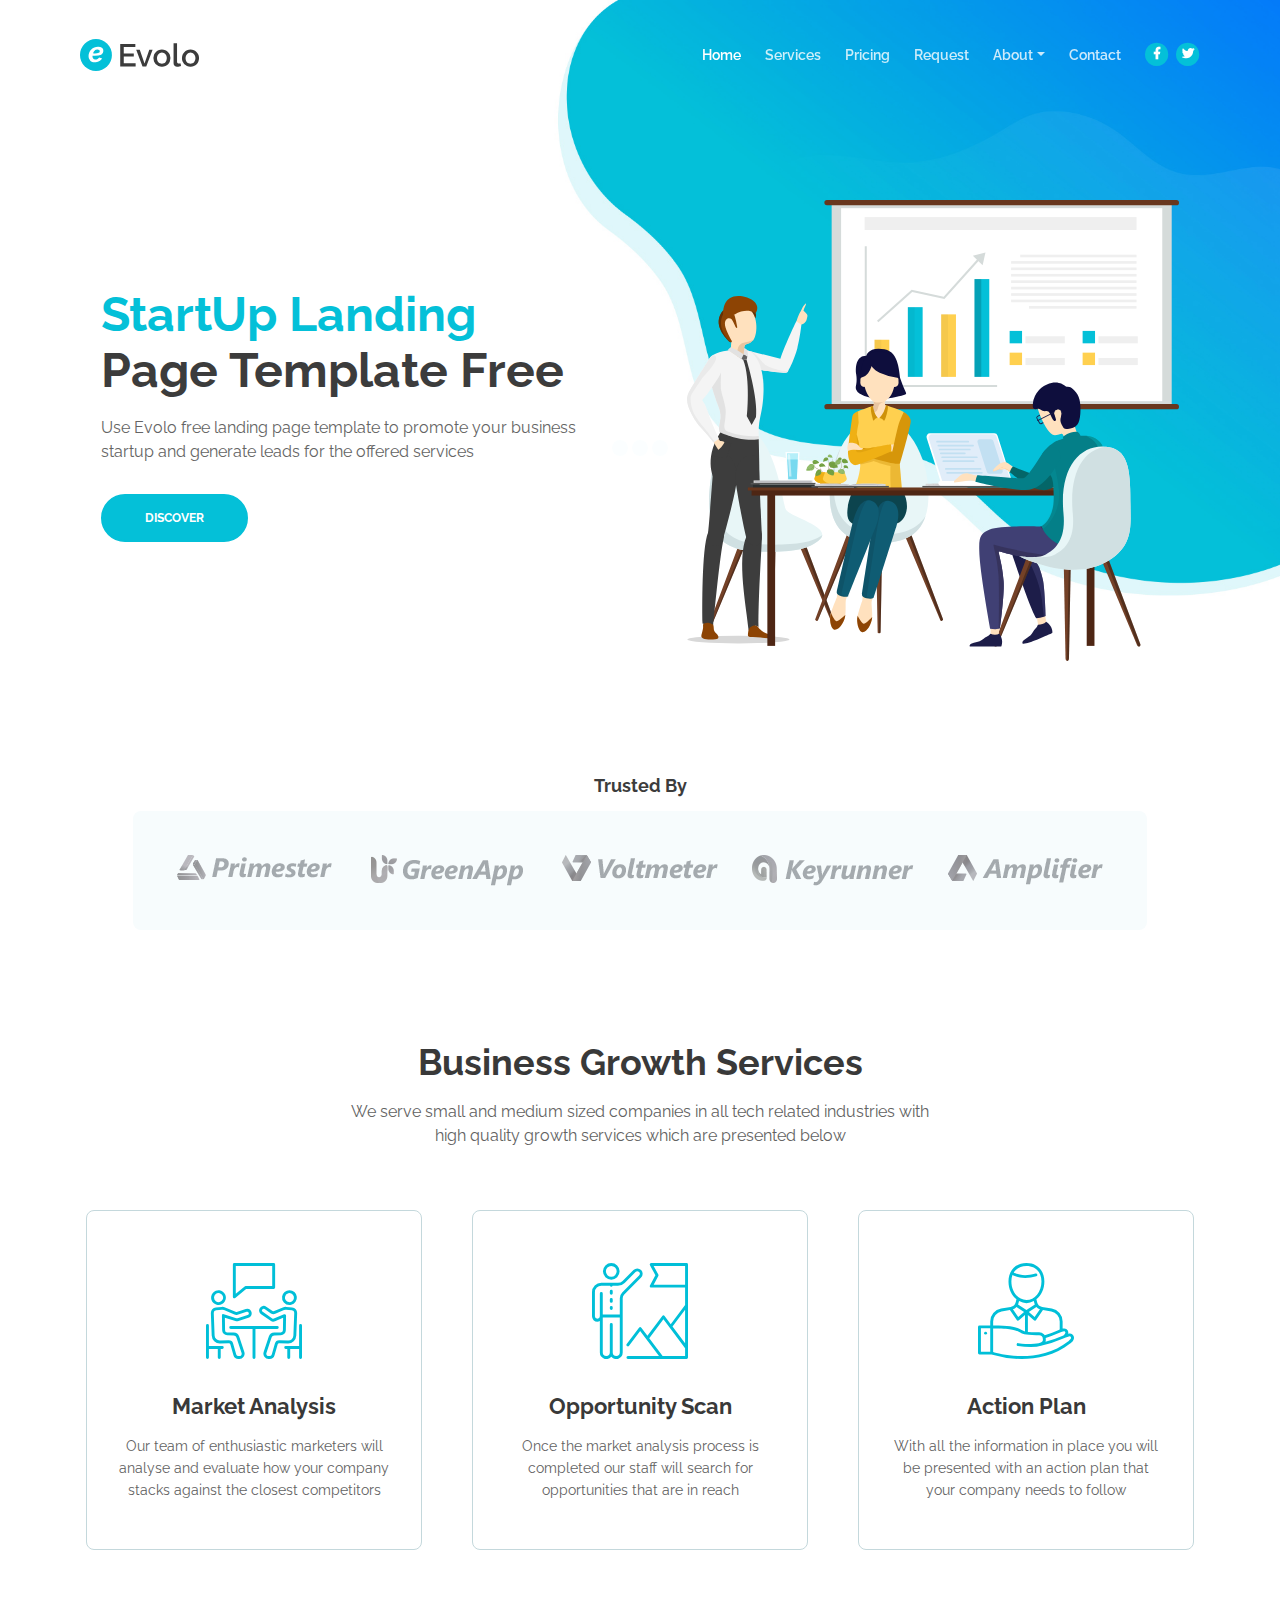
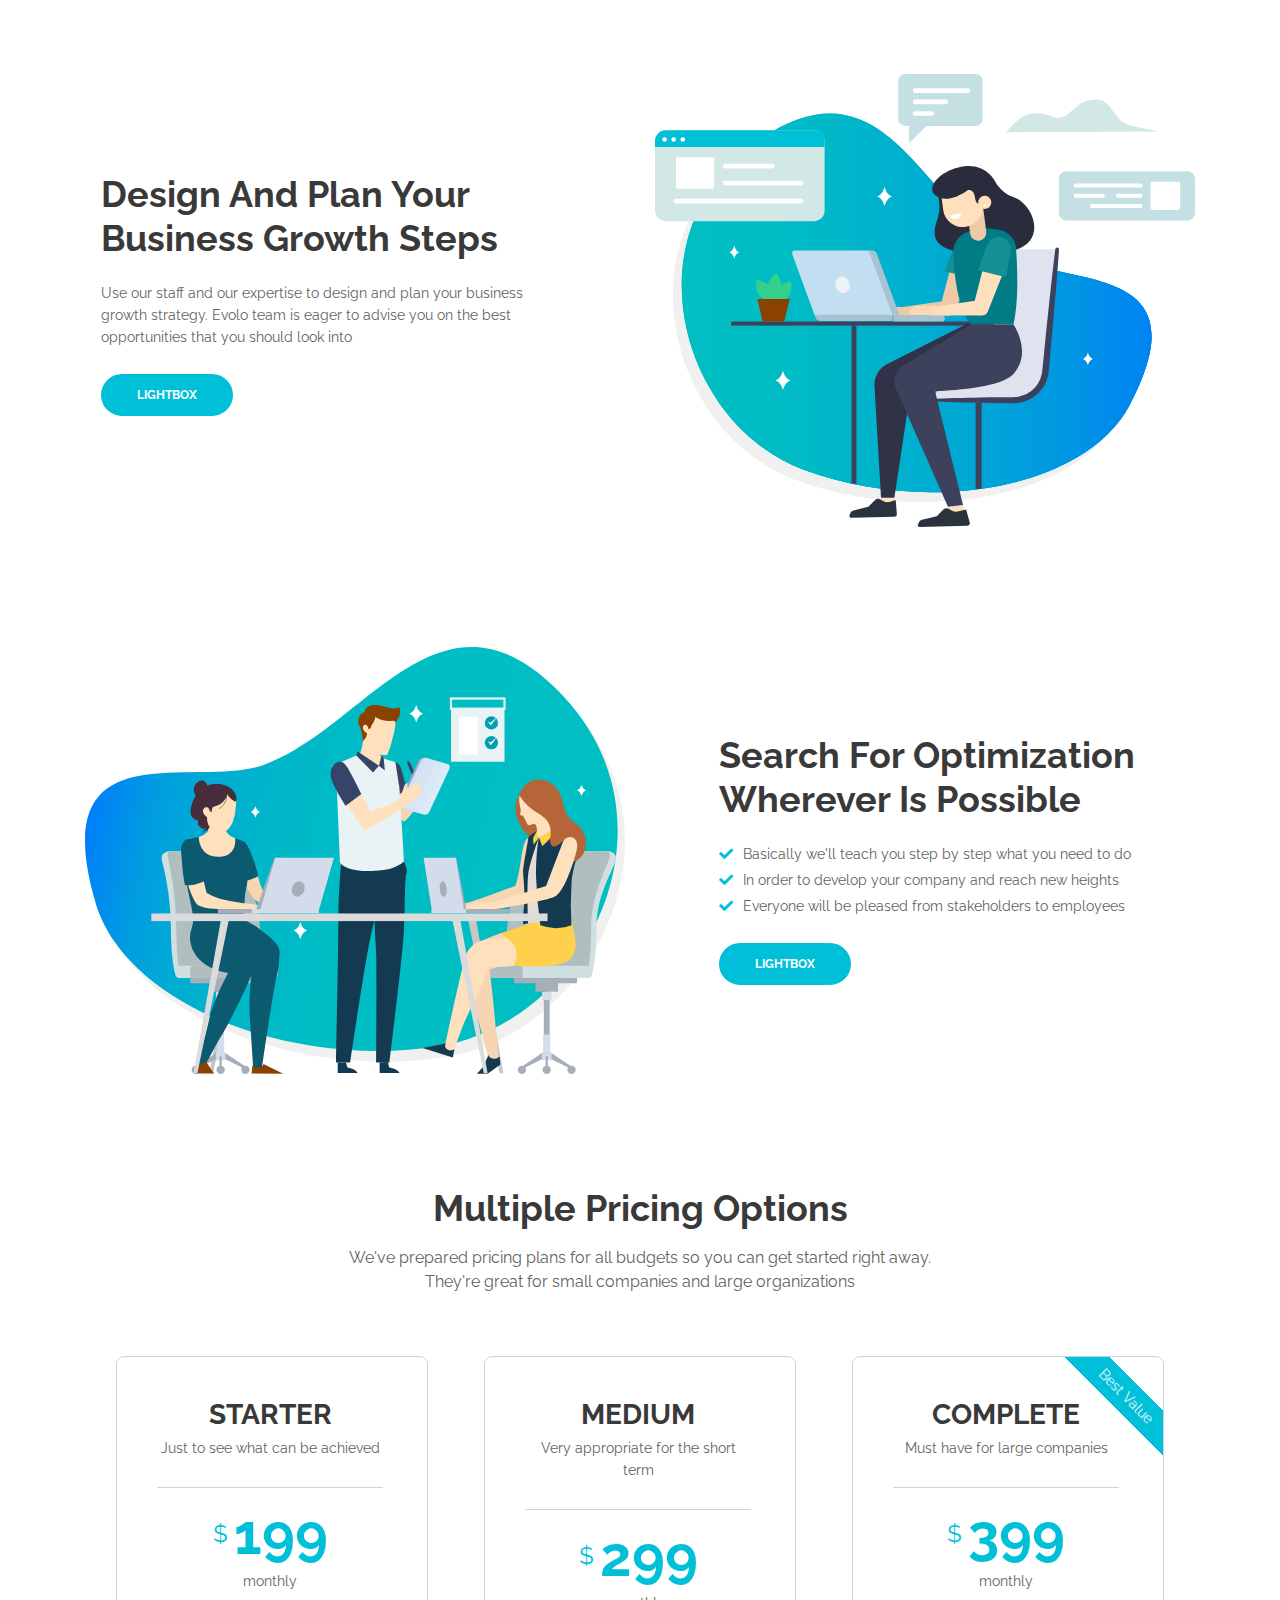
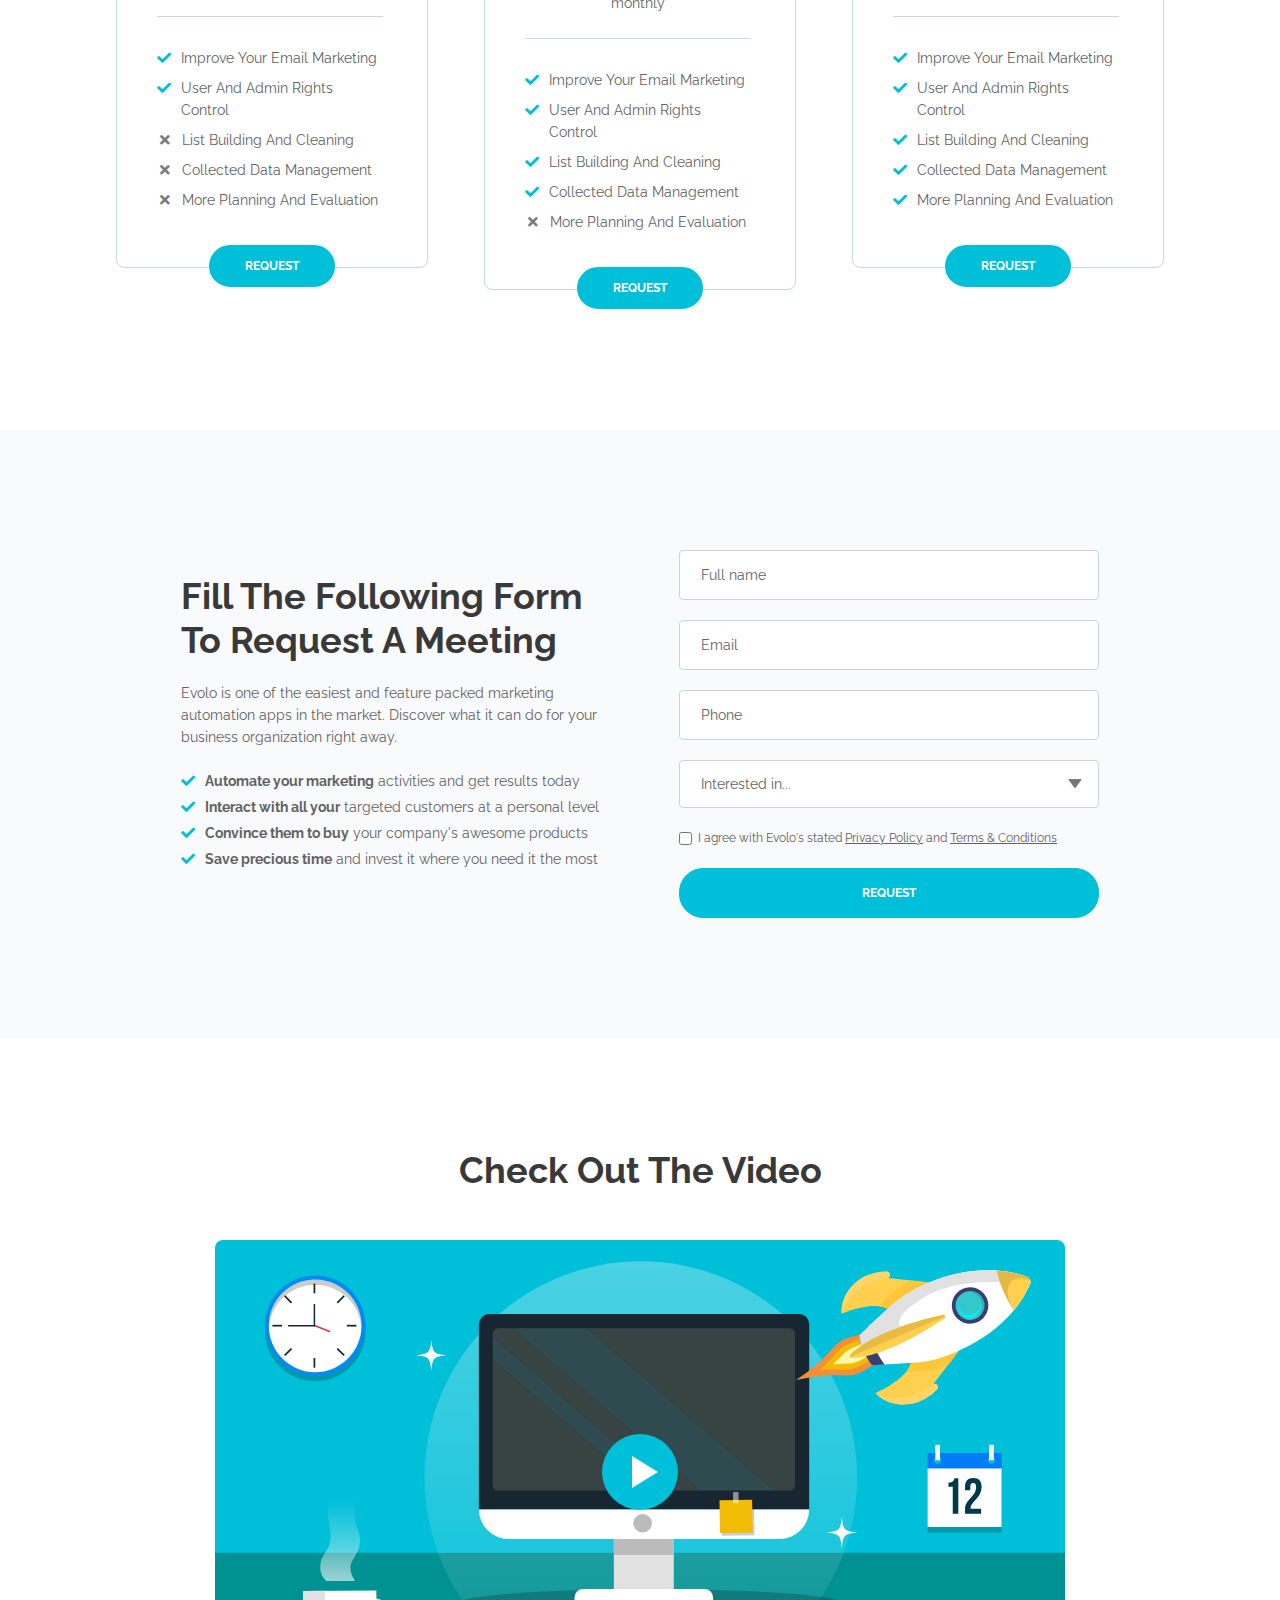
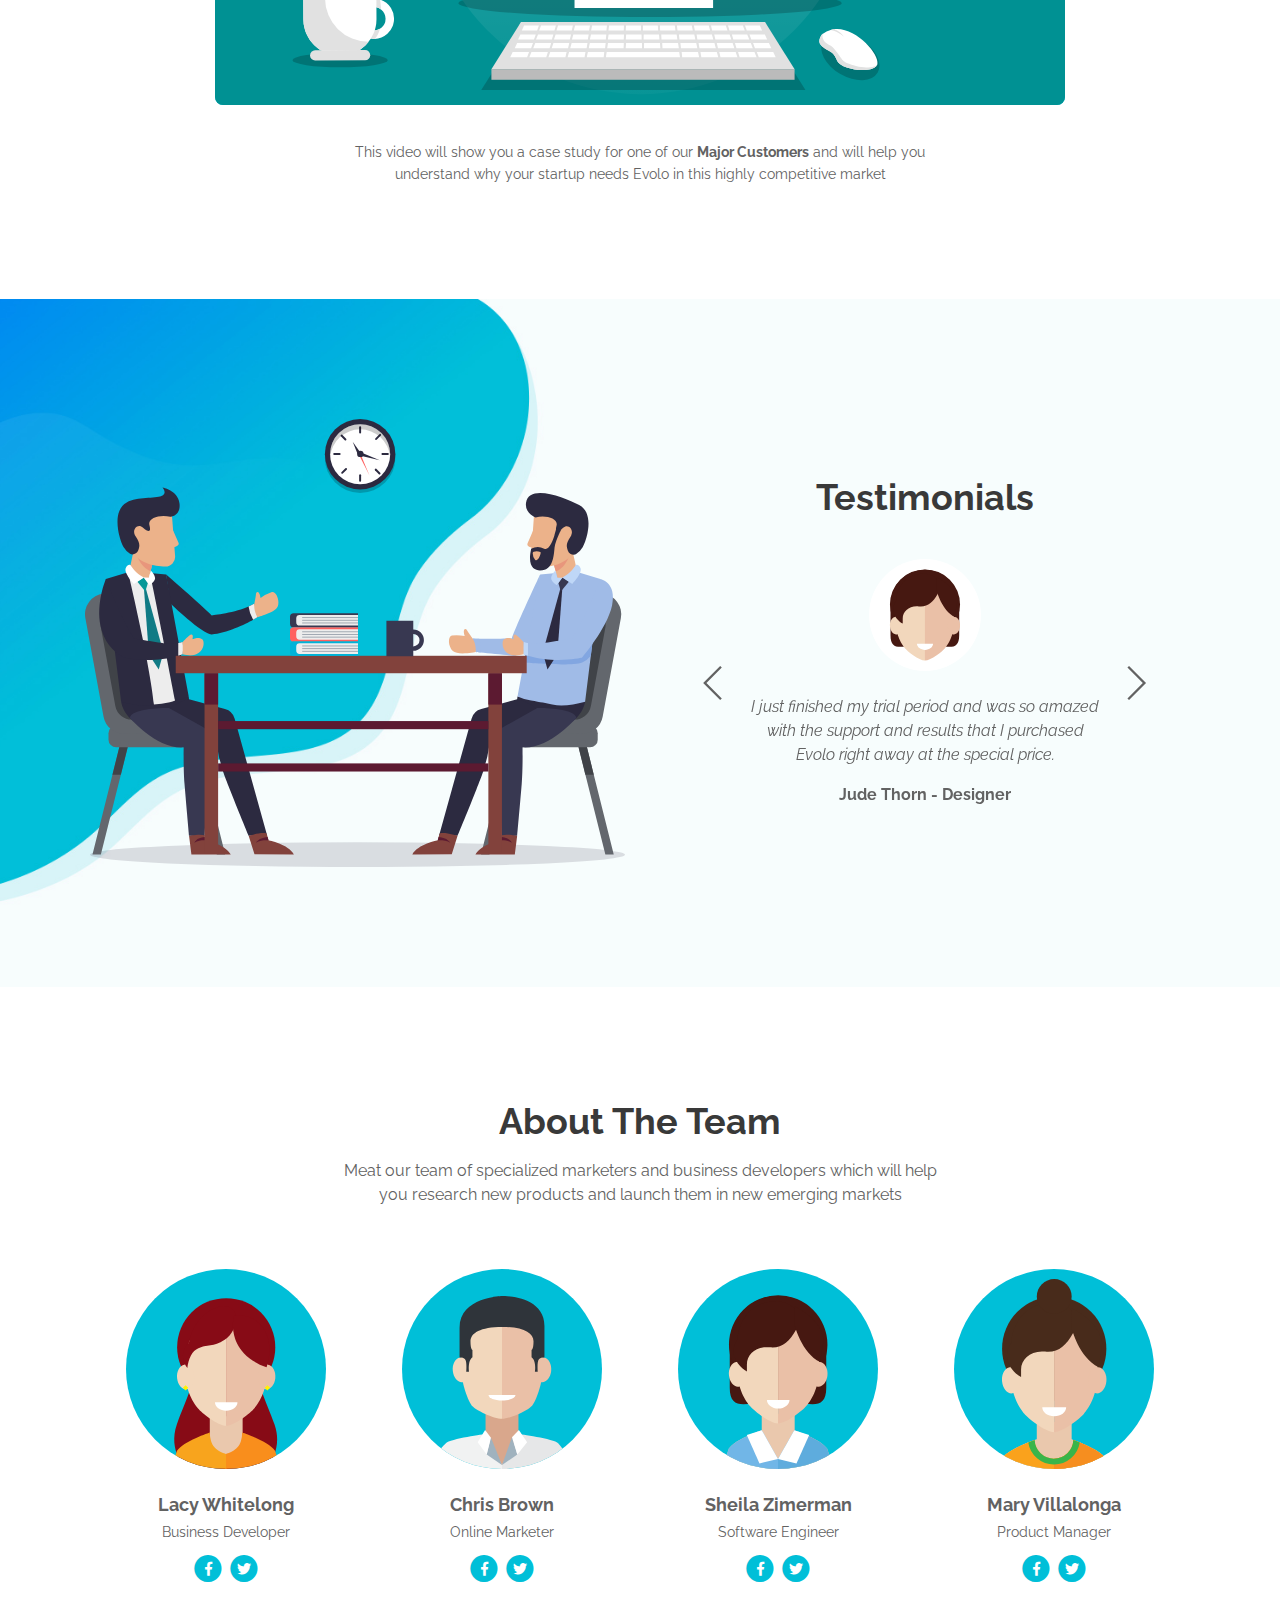
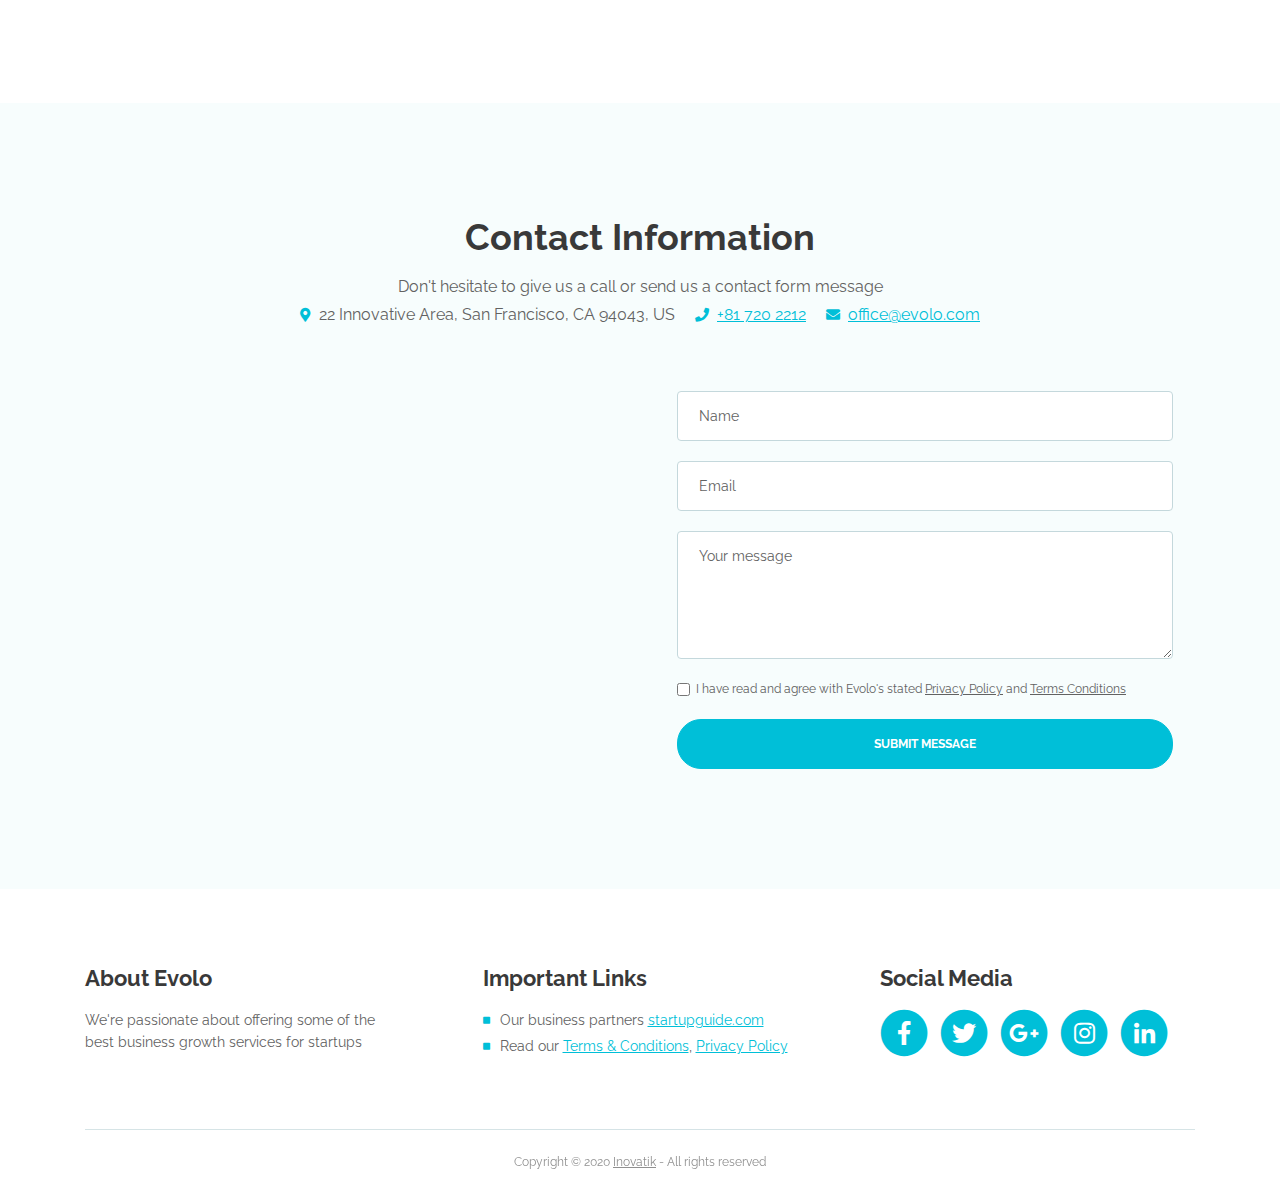
==== commit 1ebc5907: "Cambio de plantilla" ====
--- a/index.html
+++ b/index.html
@@ -1,305 +1,953 @@
 <!DOCTYPE html>
 <html lang="en">
-<!-- Hi, this is a template free, please suscribe to my chanel
-AlexCG Design, Thank you, I hope this template helps you -->
-
 <head>
-    <meta charset="UTF-8">
-    <meta name="viewport" content="width=device-width, initial-scale=1.0">
-    <meta http-equiv="X-UA-Compatible" content="ie=edge">
-    <title>Página web completa</title>
-    <link rel="stylesheet" href="estilos.css">
-    <link href="https://fonts.googleapis.com/css2?family=Montserrat&display=swap" rel="stylesheet">
-    <link href="https://fonts.googleapis.com/icon?family=Material+Icons" rel="stylesheet">
-    <link rel="stylesheet" href="https://use.fontawesome.com/releases/v5.3.1/css/all.css"
-        integrity="sha384-mzrmE5qonljUremFsqc01SB46JvROS7bZs3IO2EmfFsd15uHvIt+Y8vEf7N7fWAU" crossorigin="anonymous">
+    <meta charset="utf-8">
+    <meta name="viewport" content="width=device-width, initial-scale=1, shrink-to-fit=no">
+    
+    <!-- SEO Meta Tags -->
+    <meta name="description" content="Create a stylish landing page for your business startup and get leads for the offered services with this HTML landing page template.">
+    <meta name="author" content="Inovatik">
+
+    <!-- OG Meta Tags to improve the way the post looks when you share the page on LinkedIn, Facebook, Google+ -->
+	<meta property="og:site_name" content="" /> <!-- website name -->
+	<meta property="og:site" content="" /> <!-- website link -->
+	<meta property="og:title" content=""/> <!-- title shown in the actual shared post -->
+	<meta property="og:description" content="" /> <!-- description shown in the actual shared post -->
+	<meta property="og:image" content="" /> <!-- image link, make sure it's jpg -->
+	<meta property="og:url" content="" /> <!-- where do you want your post to link to -->
+	<meta property="og:type" content="article" />
+
+    <!-- Website Title -->
+    <title>Evolo - StartUp HTML Landing Page Template</title>
+    
+    <!-- Styles -->
+    <link href="https://fonts.googleapis.com/css?family=Raleway:400,400i,600,700,700i&amp;subset=latin-ext" rel="stylesheet">
+    <link href="css/bootstrap.css" rel="stylesheet">
+    <link href="css/fontawesome-all.css" rel="stylesheet">
+    <link href="css/swiper.css" rel="stylesheet">
+	<link href="css/magnific-popup.css" rel="stylesheet">
+	<link href="css/styles.css" rel="stylesheet">
+	
+	<!-- Favicon  -->
+    <link rel="icon" href="images/favicon.png">
 </head>
-
-<body class="hidden">
-    <div class="centrado" id="onload">
-        <div class="lds-facebook">
-            <div></div>
-            <div></div>
-            <div></div>
+<body data-spy="scroll" data-target=".fixed-top">
+    
+    <!-- Preloader -->
+	<div class="spinner-wrapper">
+        <div class="spinner">
+            <div class="bounce1"></div>
+            <div class="bounce2"></div>
+            <div class="bounce3"></div>
         </div>
     </div>
-    <header>
-        <nav id="nav" class="nav1">
-            <div class="contenedor-nav">
-                <div class="logo">
-                    <img src="img/LogoOpacif.svg" width="80%" alt="">
-                </div>
-                <div class="enlaces" id="enlaces">
-                    <a href="#" id="enlace-inicio" class="btn-header">Inicio</a>
-                    <a href="#" id="enlace-equipo" class="btn-header">Nuestra Causa</a>
-                    <a href="#" id="enlace-servicio" class="btn-header">Programas</a>
-                    <a href="#" id="enlace-trabajo" class="btn-header">Comunidad</a>
-                    <a href="https://opacif.org/campusvirtual/" target="_blank" class="btn-header">Campus Virtual</a>
-                    <a href="#" id="enlace-contacto" class="btn-header">Contacto</a>
-                </div>
-                <div class="icono" id="open">
-                    <span>&#9776;</span>
-                </div>
-            </div>
-        </nav>
-        <div class="textos">
-            <img src="img/FondoSitioWeb.jpg" width="100%" alt="">
-            <!--<h1>OPACIF</h1>
-            <h2>Una ayuda para los que lo necesitan</h2>-->
+    <!-- end of preloader -->
+    
+
+    <!-- Navigation -->
+    <nav class="navbar navbar-expand-lg navbar-dark navbar-custom fixed-top">
+        <!-- Text Logo - Use this if you don't have a graphic logo -->
+        <!-- <a class="navbar-brand logo-text page-scroll" href="index.html">Evolo</a> -->
+
+        <!-- Image Logo -->
+        <a class="navbar-brand logo-image" href="index.html"><img src="images/logo.svg" alt="alternative"></a>
+        
+        <!-- Mobile Menu Toggle Button -->
+        <button class="navbar-toggler" type="button" data-toggle="collapse" data-target="#navbarsExampleDefault" aria-controls="navbarsExampleDefault" aria-expanded="false" aria-label="Toggle navigation">
+            <span class="navbar-toggler-awesome fas fa-bars"></span>
+            <span class="navbar-toggler-awesome fas fa-times"></span>
+        </button>
+        <!-- end of mobile menu toggle button -->
+
+        <div class="collapse navbar-collapse" id="navbarsExampleDefault">
+            <ul class="navbar-nav ml-auto">
+                <li class="nav-item">
+                    <a class="nav-link page-scroll" href="#header">Home <span class="sr-only">(current)</span></a>
+                </li>
+                <li class="nav-item">
+                    <a class="nav-link page-scroll" href="#services">Services</a>
+                </li>
+                <li class="nav-item">
+                    <a class="nav-link page-scroll" href="#pricing">Pricing</a>
+                </li>
+                <li class="nav-item">
+                    <a class="nav-link page-scroll" href="#request">Request</a>
+                </li>
+
+                <!-- Dropdown Menu -->          
+                <li class="nav-item dropdown">
+                    <a class="nav-link dropdown-toggle page-scroll" href="#about" id="navbarDropdown" role="button" aria-haspopup="true" aria-expanded="false">About</a>
+                    <div class="dropdown-menu" aria-labelledby="navbarDropdown">
+                        <a class="dropdown-item" href="terms-conditions.html"><span class="item-text">Terms Conditions</span></a>
+                        <div class="dropdown-items-divide-hr"></div>
+                        <a class="dropdown-item" href="privacy-policy.html"><span class="item-text">Privacy Policy</span></a>
+                    </div>
+                </li>
+                <!-- end of dropdown menu -->
+
+                <li class="nav-item">
+                    <a class="nav-link page-scroll" href="#contact">Contact</a>
+                </li>
+            </ul>
+            <span class="nav-item social-icons">
+                <span class="fa-stack">
+                    <a href="#your-link">
+                        <i class="fas fa-circle fa-stack-2x facebook"></i>
+                        <i class="fab fa-facebook-f fa-stack-1x"></i>
+                    </a>
+                </span>
+                <span class="fa-stack">
+                    <a href="#your-link">
+                        <i class="fas fa-circle fa-stack-2x twitter"></i>
+                        <i class="fab fa-twitter fa-stack-1x"></i>
+                    </a>
+                </span>
+            </span>
         </div>
+    </nav> <!-- end of navbar -->
+    <!-- end of navigation -->
+
+
+    <!-- Header -->
+    <header id="header" class="header">
+        <div class="header-content">
+            <div class="container">
+                <div class="row">
+                    <div class="col-lg-6">
+                        <div class="text-container">
+                            <h1><span class="turquoise">StartUp Landing</span> Page Template Free</h1>
+                            <p class="p-large">Use Evolo free landing page template to promote your business startup and generate leads for the offered services</p>
+                            <a class="btn-solid-lg page-scroll" href="#services">DISCOVER</a>
+                        </div> <!-- end of text-container -->
+                    </div> <!-- end of col -->
+                    <div class="col-lg-6">
+                        <div class="image-container">
+                            <img class="img-fluid" src="images/header-teamwork.svg" alt="alternative">
+                        </div> <!-- end of image-container -->
+                    </div> <!-- end of col -->
+                </div> <!-- end of row -->
+            </div> <!-- end of container -->
+        </div> <!-- end of header-content -->
+    </header> <!-- end of header -->
+    <!-- end of header -->
+
+
+    <!-- Customers -->
+    <div class="slider-1">
+        <div class="container">
+            <div class="row">
+                <div class="col-lg-12">
+                    <h5>Trusted By</h5>
+                    
+                    <!-- Image Slider -->
+                    <div class="slider-container">
+                        <div class="swiper-container image-slider">
+                            <div class="swiper-wrapper">
+                                <div class="swiper-slide">
+                                    <div class="image-container">
+                                        <img class="img-responsive" src="images/customer-logo-1.png" alt="alternative">
+                                    </div>
+                                </div>
+                                <div class="swiper-slide">
+                                    <div class="image-container">
+                                        <img class="img-responsive" src="images/customer-logo-2.png" alt="alternative">
+                                    </div>
+                                </div>
+                                <div class="swiper-slide">
+                                    <div class="image-container">
+                                        <img class="img-responsive" src="images/customer-logo-3.png" alt="alternative">
+                                    </div>
+                                </div>
+                                <div class="swiper-slide">
+                                    <div class="image-container">
+                                        <img class="img-responsive" src="images/customer-logo-4.png" alt="alternative">
+                                    </div>
+                                </div>
+                                <div class="swiper-slide">
+                                    <div class="image-container">
+                                        <img class="img-responsive" src="images/customer-logo-5.png" alt="alternative">
+                                    </div>
+                                </div>
+                                <div class="swiper-slide">
+                                    <div class="image-container">
+                                        <img class="img-responsive" src="images/customer-logo-6.png" alt="alternative">
+                                    </div>
+                                </div>
+                            </div> <!-- end of swiper-wrapper -->
+                        </div> <!-- end of swiper container -->
+                    </div> <!-- end of slider-container -->
+                    <!-- end of image slider -->
+
+                </div> <!-- end of col -->
+            </div> <!-- end of row -->
+        </div> <!-- end of container -->
+    </div> <!-- end of slider-1 -->
+    <!-- end of customers -->
+
+
+    <!-- Services -->
+    <div id="services" class="cards-1">
+        <div class="container">
+            <div class="row">
+                <div class="col-lg-12">
+                    <h2>Business Growth Services</h2>
+                    <p class="p-heading p-large">We serve small and medium sized companies in all tech related industries with high quality growth services which are presented below</p>
+                </div> <!-- end of col -->
+            </div> <!-- end of row -->
+            <div class="row">
+                <div class="col-lg-12">
+
+                    <!-- Card -->
+                    <div class="card">
+                        <img class="card-image" src="images/services-icon-1.svg" alt="alternative">
+                        <div class="card-body">
+                            <h4 class="card-title">Market Analysis</h4>
+                            <p>Our team of enthusiastic marketers will analyse and evaluate how your company stacks against the closest competitors</p>
+                        </div>
+                    </div>
+                    <!-- end of card -->
+
+                    <!-- Card -->
+                    <div class="card">
+                        <img class="card-image" src="images/services-icon-2.svg" alt="alternative">
+                        <div class="card-body">
+                            <h4 class="card-title">Opportunity Scan</h4>
+                            <p>Once the market analysis process is completed our staff will search for opportunities that are in reach</p>
+                        </div>
+                    </div>
+                    <!-- end of card -->
+
+                    <!-- Card -->
+                    <div class="card">
+                        <img class="card-image" src="images/services-icon-3.svg" alt="alternative">
+                        <div class="card-body">
+                            <h4 class="card-title">Action Plan</h4>
+                            <p>With all the information in place you will be presented with an action plan that your company needs to follow</p>
+                        </div>
+                    </div>
+                    <!-- end of card -->
+                    
+                </div> <!-- end of col -->
+            </div> <!-- end of row -->
+        </div> <!-- end of container -->
+    </div> <!-- end of cards-1 -->
+    <!-- end of services -->
+
+
+    <!-- Details 1 -->
+    <div class="basic-1">
+        <div class="container">
+            <div class="row">
+                <div class="col-lg-6">
+                    <div class="text-container">
+                        <h2>Design And Plan Your Business Growth Steps</h2>
+                        <p>Use our staff and our expertise to design and plan your business growth strategy. Evolo team is eager to advise you on the best opportunities that you should look into</p>
+                        <a class="btn-solid-reg popup-with-move-anim" href="#details-lightbox-1">LIGHTBOX</a>
+                    </div> <!-- end of text-container -->
+                </div> <!-- end of col -->
+                <div class="col-lg-6">
+                    <div class="image-container">
+                        <img class="img-fluid" src="images/details-1-office-worker.svg" alt="alternative">
+                    </div> <!-- end of image-container -->
+                </div> <!-- end of col -->
+            </div> <!-- end of row -->
+        </div> <!-- end of container -->
+    </div> <!-- end of basic-1 -->
+    <!-- end of details 1 -->
+
+    
+    <!-- Details 2 -->
+    <div class="basic-2">
+        <div class="container">
+            <div class="row">
+                <div class="col-lg-6">
+                    <div class="image-container">
+                        <img class="img-fluid" src="images/details-2-office-team-work.svg" alt="alternative">
+                    </div> <!-- end of image-container -->
+                </div> <!-- end of col -->
+                <div class="col-lg-6">
+                    <div class="text-container">
+                        <h2>Search For Optimization Wherever Is Possible</h2>
+                        <ul class="list-unstyled li-space-lg">
+                            <li class="media">
+                                <i class="fas fa-check"></i>
+                                <div class="media-body">Basically we'll teach you step by step what you need to do</div>
+                            </li>
+                            <li class="media">
+                                <i class="fas fa-check"></i>
+                                <div class="media-body">In order to develop your company and reach new heights</div>
+                            </li>
+                            <li class="media">
+                                <i class="fas fa-check"></i>
+                                <div class="media-body">Everyone will be pleased from stakeholders to employees</div>
+                            </li>
+                        </ul>
+                        <a class="btn-solid-reg popup-with-move-anim" href="#details-lightbox-2">LIGHTBOX</a>
+                    </div> <!-- end of text-container -->
+                </div> <!-- end of col -->
+            </div> <!-- end of row -->
+        </div> <!-- end of container -->
+    </div> <!-- end of basic-2 -->
+    <!-- end of details 2 -->
+
+    <!-- Details Lightboxes -->
+    <!-- Details Lightbox 1 -->
+	<div id="details-lightbox-1" class="lightbox-basic zoom-anim-dialog mfp-hide">
+        <div class="container">
+            <div class="row">
+                <button title="Close (Esc)" type="button" class="mfp-close x-button">×</button>
+                <div class="col-lg-8">
+                    <div class="image-container">
+                        <img class="img-fluid" src="images/details-lightbox-1.svg" alt="alternative">
+                    </div> <!-- end of image-container -->
+                </div> <!-- end of col -->
+                <div class="col-lg-4">
+                    <h3>Design And Plan</h3>
+                    <hr>
+                    <h5>Core feature</h5>
+                    <p>The emailing module basically will speed up your email marketing operations while offering more subscriber control.</p>
+                    <p>Do you need to build lists for your email campaigns? It just got easier with Evolo.</p>
+                    <ul class="list-unstyled li-space-lg">
+                        <li class="media">
+                            <i class="fas fa-check"></i><div class="media-body">List building framework</div>
+                        </li>
+                        <li class="media">
+                            <i class="fas fa-check"></i><div class="media-body">Easy database browsing</div>
+                        </li>
+                        <li class="media">
+                            <i class="fas fa-check"></i><div class="media-body">User administration</div>
+                        </li>
+                        <li class="media">
+                            <i class="fas fa-check"></i><div class="media-body">Automate user signup</div>
+                        </li>
+                        <li class="media">
+                            <i class="fas fa-check"></i><div class="media-body">Quick formatting tools</div>
+                        </li>
+                        <li class="media">
+                            <i class="fas fa-check"></i><div class="media-body">Fast email checking</div>
+                        </li>
+                    </ul>
+                    <a class="btn-solid-reg mfp-close page-scroll" href="#request">REQUEST</a> <a class="btn-outline-reg mfp-close as-button" href="#screenshots">BACK</a>
+                </div> <!-- end of col -->
+            </div> <!-- end of row -->
+        </div> <!-- end of container -->
+    </div> <!-- end of lightbox-basic -->
+    <!-- end of details lightbox 1 -->
+
+    <!-- Details Lightbox 2 -->
+	<div id="details-lightbox-2" class="lightbox-basic zoom-anim-dialog mfp-hide">
+        <div class="container">
+            <div class="row">
+                <button title="Close (Esc)" type="button" class="mfp-close x-button">×</button>
+                <div class="col-lg-8">
+                    <div class="image-container">
+                        <img class="img-fluid" src="images/details-lightbox-2.svg" alt="alternative">
+                    </div> <!-- end of image-container -->
+                </div> <!-- end of col -->
+                <div class="col-lg-4">
+                    <h3>Search To Optimize</h3>
+                    <hr>
+                    <h5>Core feature</h5>
+                    <p>The emailing module basically will speed up your email marketing operations while offering more subscriber control.</p>
+                    <p>Do you need to build lists for your email campaigns? It just got easier with Evolo.</p>
+                    <ul class="list-unstyled li-space-lg">
+                        <li class="media">
+                            <i class="fas fa-check"></i><div class="media-body">List building framework</div>
+                        </li>
+                        <li class="media">
+                            <i class="fas fa-check"></i><div class="media-body">Easy database browsing</div>
+                        </li>
+                        <li class="media">
+                            <i class="fas fa-check"></i><div class="media-body">User administration</div>
+                        </li>
+                        <li class="media">
+                            <i class="fas fa-check"></i><div class="media-body">Automate user signup</div>
+                        </li>
+                        <li class="media">
+                            <i class="fas fa-check"></i><div class="media-body">Quick formatting tools</div>
+                        </li>
+                        <li class="media">
+                            <i class="fas fa-check"></i><div class="media-body">Fast email checking</div>
+                        </li>
+                    </ul>
+                    <a class="btn-solid-reg mfp-close page-scroll" href="#request">REQUEST</a> <a class="btn-outline-reg mfp-close as-button" href="#screenshots">BACK</a>
+                </div> <!-- end of col -->
+            </div> <!-- end of row -->
+        </div> <!-- end of container -->
+    </div> <!-- end of lightbox-basic -->
+    <!-- end of details lightbox 2 -->
+    <!-- end of details lightboxes -->
+
+
+    <!-- Pricing -->
+    <div id="pricing" class="cards-2">
+        <div class="container">
+            <div class="row">
+                <div class="col-lg-12">
+                    <h2>Multiple Pricing Options</h2>
+                    <p class="p-heading p-large">We've prepared pricing plans for all budgets so you can get started right away. They're great for small companies and large organizations</p>
+                </div> <!-- end of col -->
+            </div> <!-- end of row -->
+            <div class="row">
+                <div class="col-lg-12">
+
+                    <!-- Card-->
+                    <div class="card">
+                        <div class="card-body">
+                            <div class="card-title">STARTER</div>
+                            <div class="card-subtitle">Just to see what can be achieved</div>
+                            <hr class="cell-divide-hr">
+                            <div class="price">
+                                <span class="currency">$</span><span class="value">199</span>
+                                <div class="frequency">monthly</div>
+                            </div>
+                            <hr class="cell-divide-hr">
+                            <ul class="list-unstyled li-space-lg">
+                                <li class="media">
+                                    <i class="fas fa-check"></i><div class="media-body">Improve Your Email Marketing</div>
+                                </li>
+                                <li class="media">
+                                    <i class="fas fa-check"></i><div class="media-body">User And Admin Rights Control</div>
+                                </li>
+                                <li class="media">
+                                    <i class="fas fa-times"></i><div class="media-body">List Building And Cleaning</div>
+                                </li>
+                                <li class="media">
+                                    <i class="fas fa-times"></i><div class="media-body">Collected Data Management</div>
+                                </li>
+                                <li class="media">
+                                    <i class="fas fa-times"></i><div class="media-body">More Planning And Evaluation</div>
+                                </li>
+                            </ul>
+                            <div class="button-wrapper">
+                                <a class="btn-solid-reg page-scroll" href="#request">REQUEST</a>
+                            </div>
+                        </div>
+                    </div> <!-- end of card -->
+                    <!-- end of card -->
+
+                    <!-- Card-->
+                    <div class="card">
+                        <div class="card-body">
+                            <div class="card-title">MEDIUM</div>
+                            <div class="card-subtitle">Very appropriate for the short term</div>
+                            <hr class="cell-divide-hr">
+                            <div class="price">
+                                <span class="currency">$</span><span class="value">299</span>
+                                <div class="frequency">monthly</div>
+                            </div>
+                            <hr class="cell-divide-hr">
+                            <ul class="list-unstyled li-space-lg">
+                                <li class="media">
+                                    <i class="fas fa-check"></i><div class="media-body">Improve Your Email Marketing</div>
+                                </li>
+                                <li class="media">
+                                    <i class="fas fa-check"></i><div class="media-body">User And Admin Rights Control</div>
+                                </li>
+                                <li class="media">
+                                    <i class="fas fa-check"></i><div class="media-body">List Building And Cleaning</div>
+                                </li>
+                                <li class="media">
+                                    <i class="fas fa-check"></i><div class="media-body">Collected Data Management</div>
+                                </li>
+                                <li class="media">
+                                    <i class="fas fa-times"></i><div class="media-body">More Planning And Evaluation</div>
+                                </li>
+                            </ul>
+                            <div class="button-wrapper">
+                                <a class="btn-solid-reg page-scroll" href="#request">REQUEST</a>
+                            </div>
+                        </div>
+                    </div> <!-- end of card -->
+                    <!-- end of card -->
+
+                    <!-- Card-->
+                    <div class="card">
+                        <div class="label">
+                            <p class="best-value">Best Value</p>
+                        </div>
+                        <div class="card-body">
+                            <div class="card-title">COMPLETE</div>
+                            <div class="card-subtitle">Must have for large companies</div>
+                            <hr class="cell-divide-hr">
+                            <div class="price">
+                                <span class="currency">$</span><span class="value">399</span>
+                                <div class="frequency">monthly</div>
+                            </div>
+                            <hr class="cell-divide-hr">
+                            <ul class="list-unstyled li-space-lg">
+                                <li class="media">
+                                    <i class="fas fa-check"></i><div class="media-body">Improve Your Email Marketing</div>
+                                </li>
+                                <li class="media">
+                                    <i class="fas fa-check"></i><div class="media-body">User And Admin Rights Control</div>
+                                </li>
+                                <li class="media">
+                                    <i class="fas fa-check"></i><div class="media-body">List Building And Cleaning</div>
+                                </li>
+                                <li class="media">
+                                    <i class="fas fa-check"></i><div class="media-body">Collected Data Management</div>
+                                </li>
+                                <li class="media">
+                                    <i class="fas fa-check"></i><div class="media-body">More Planning And Evaluation</div>
+                                </li>
+                            </ul>
+                            <div class="button-wrapper">
+                                <a class="btn-solid-reg page-scroll" href="#request">REQUEST</a>
+                            </div>
+                        </div>
+                    </div> <!-- end of card -->
+                    <!-- end of card -->
+
+                </div> <!-- end of col -->
+            </div> <!-- end of row -->
+        </div> <!-- end of container -->
+    </div> <!-- end of cards-2 -->
+    <!-- end of pricing -->
+
+
+    <!-- Request -->
+    <div id="request" class="form-1">
+        <div class="container">
+            <div class="row">
+                <div class="col-lg-6">
+                    <div class="text-container">
+                        <h2>Fill The Following Form To Request A Meeting</h2>
+                        <p>Evolo is one of the easiest and feature packed marketing automation apps in the market. Discover what it can do for your business organization right away.</p>
+                        <ul class="list-unstyled li-space-lg">
+                            <li class="media">
+                                <i class="fas fa-check"></i>
+                                <div class="media-body"><strong class="blue">Automate your marketing</strong> activities and get results today</div>
+                            </li>
+                            <li class="media">
+                                <i class="fas fa-check"></i>
+                                <div class="media-body"><strong class="blue">Interact with all your</strong> targeted customers at a personal level</div>
+                            </li>
+                            <li class="media">
+                                <i class="fas fa-check"></i>
+                                <div class="media-body"><strong class="blue">Convince them to buy</strong> your company's awesome products</div>
+                            </li>
+                            <li class="media">
+                                <i class="fas fa-check"></i>
+                                <div class="media-body"><strong class="blue">Save precious time</strong> and invest it where you need it the most</div>
+                            </li>
+                        </ul>
+                    </div> <!-- end of text-container -->
+                </div> <!-- end of col -->
+                <div class="col-lg-6">
+
+                    <!-- Request Form -->
+                    <div class="form-container">
+                        <form id="requestForm" data-toggle="validator" data-focus="false">
+                            <div class="form-group">
+                                <input type="text" class="form-control-input" id="rname" name="rname" required>
+                                <label class="label-control" for="rname">Full name</label>
+                                <div class="help-block with-errors"></div>
+                            </div>
+                            <div class="form-group">
+                                <input type="email" class="form-control-input" id="remail" name="remail" required>
+                                <label class="label-control" for="remail">Email</label>
+                                <div class="help-block with-errors"></div>
+                            </div>
+                            <div class="form-group">
+                                <input type="text" class="form-control-input" id="rphone" name="rphone" required>
+                                <label class="label-control" for="rphone">Phone</label>
+                                <div class="help-block with-errors"></div>
+                            </div>
+                            <div class="form-group">
+                                <select class="form-control-select" id="rselect" required>
+                                    <option class="select-option" value="" disabled selected>Interested in...</option>
+                                    <option class="select-option" value="Personal Loan">Starter</option>
+                                    <option class="select-option" value="Car Loan">Medium</option>
+                                    <option class="select-option" value="House Loan">Complete</option>
+                                </select>
+                                <div class="help-block with-errors"></div>
+                            </div>
+                            <div class="form-group checkbox">
+                                <input type="checkbox" id="rterms" value="Agreed-to-Terms" name="rterms" required>I agree with Evolo's stated <a href="privacy-policy.html">Privacy Policy</a> and <a href="terms-conditions.html">Terms & Conditions</a>
+                                <div class="help-block with-errors"></div>
+                            </div>
+                            <div class="form-group">
+                                <button type="submit" class="form-control-submit-button">REQUEST</button>
+                            </div>
+                            <div class="form-message">
+                                <div id="rmsgSubmit" class="h3 text-center hidden"></div>
+                            </div>
+                        </form>
+                    </div> <!-- end of form-container -->
+                    <!-- end of request form -->
+
+                </div> <!-- end of col -->
+            </div> <!-- end of row -->
+        </div> <!-- end of container -->
+    </div> <!-- end of form-1 -->
+    <!-- end of request -->
+
+
+    <!-- Video -->
+    <div class="basic-3">
+        <div class="container">
+            <div class="row">
+                <div class="col-lg-12">
+                    <h2>Check Out The Video</h2>
+                </div> <!-- end of col -->
+            </div> <!-- end of row -->
+            <div class="row">
+                <div class="col-lg-12">
+                    
+                    <!-- Video Preview -->
+                    <div class="image-container">
+                        <div class="video-wrapper">
+                            <a class="popup-youtube" href="https://www.youtube.com/watch?v=fLCjQJCekTs" data-effect="fadeIn">
+                                <img class="img-fluid" src="images/video-frame.svg" alt="alternative">
+                                <span class="video-play-button">
+                                    <span></span>
+                                </span>
+                            </a>
+                        </div> <!-- end of video-wrapper -->
+                    </div> <!-- end of image-container -->
+                    <!-- end of video preview -->
+
+                    <p>This video will show you a case study for one of our <strong>Major Customers</strong> and will help you understand why your startup needs Evolo in this highly competitive market</p>
+                </div> <!-- end of col -->
+            </div> <!-- end of row -->
+        </div> <!-- end of container -->
+    </div> <!-- end of basic-3 -->
+    <!-- end of video -->
+
+
+    <!-- Testimonials -->
+    <div class="slider-2">
+        <div class="container">
+            <div class="row">
+                <div class="col-lg-6">
+                    <div class="image-container">
+                        <img class="img-fluid" src="images/testimonials-2-men-talking.svg" alt="alternative">
+                    </div> <!-- end of image-container -->
+                </div> <!-- end of col -->
+                <div class="col-lg-6">
+                    <h2>Testimonials</h2>
+
+                    <!-- Card Slider -->
+                    <div class="slider-container">
+                        <div class="swiper-container card-slider">
+                            <div class="swiper-wrapper">
+                                
+                                <!-- Slide -->
+                                <div class="swiper-slide">
+                                    <div class="card">
+                                        <img class="card-image" src="images/testimonial-1.svg" alt="alternative">
+                                        <div class="card-body">
+                                            <p class="testimonial-text">I just finished my trial period and was so amazed with the support and results that I purchased Evolo right away at the special price.</p>
+                                            <p class="testimonial-author">Jude Thorn - Designer</p>
+                                        </div>
+                                    </div>
+                                </div> <!-- end of swiper-slide -->
+                                <!-- end of slide -->
         
-    </header>
-    <main>
-        <section class="team contenedor" id="equipo">
-            <h1>Nuestra Causa</h1>
-            <div class="card">
-                <div class="content-card">
-                    <div class="people">
-                        <img src="img/icon-mision.png" alt="">
+                                <!-- Slide -->
+                                <div class="swiper-slide">
+                                    <div class="card">
+                                        <img class="card-image" src="images/testimonial-2.svg" alt="alternative">
+                                        <div class="card-body">
+                                            <p class="testimonial-text">Evolo has always helped or startup to position itself in the highly competitive market of mobile applications. You will not regret using it!</p>
+                                            <p class="testimonial-author">Marsha Singer - Developer</p>
+                                        </div>
+                                    </div>        
+                                </div> <!-- end of swiper-slide -->
+                                <!-- end of slide -->
+        
+                                <!-- Slide -->
+                                <div class="swiper-slide">
+                                    <div class="card">
+                                        <img class="card-image" src="images/testimonial-3.svg" alt="alternative">
+                                        <div class="card-body">
+                                            <p class="testimonial-text">Love their services and was so amazed with the support and results that I purchased Evolo for two years in a row. They are awesome.</p>
+                                            <p class="testimonial-author">Roy Smith - Marketer</p>
+                                        </div>
+                                    </div>        
+                                </div> <!-- end of swiper-slide -->
+                                <!-- end of slide -->
+                               
+                            </div> <!-- end of swiper-wrapper -->
+        
+                            <!-- Add Arrows -->
+                            <div class="swiper-button-next"></div>
+                            <div class="swiper-button-prev"></div>
+                            <!-- end of add arrows -->
+        
+                        </div> <!-- end of swiper-container -->
+                    </div> <!-- end of slider-container -->
+                    <!-- end of card slider -->
+
+                </div> <!-- end of col -->
+            </div> <!-- end of row -->
+        </div> <!-- end of container -->
+    </div> <!-- end of slider-2 -->
+    <!-- end of testimonials -->
+
+
+    <!-- About -->
+    <div id="about" class="basic-4">
+        <div class="container">
+            <div class="row">
+                <div class="col-lg-12">
+                    <h2>About The Team</h2>
+                    <p class="p-heading p-large">Meat our team of specialized marketers and business developers which will help you research new products and launch them in new emerging markets</p>
+                </div> <!-- end of col -->
+            </div> <!-- end of row -->
+            <div class="row">
+                <div class="col-lg-12">
+                    
+                    <!-- Team Member -->
+                    <div class="team-member">
+                        <div class="image-wrapper">
+                            <img class="img-fluid" src="images/team-member-1.svg" alt="alternative">
+                        </div> <!-- end of image-wrapper -->
+                        <p class="p-large"><strong>Lacy Whitelong</strong></p>
+                        <p class="job-title">Business Developer</p>
+                        <span class="social-icons">
+                            <span class="fa-stack">
+                                <a href="#your-link">
+                                    <i class="fas fa-circle fa-stack-2x facebook"></i>
+                                    <i class="fab fa-facebook-f fa-stack-1x"></i>
+                                </a>
+                            </span>
+                            <span class="fa-stack">
+                                <a href="#your-link">
+                                    <i class="fas fa-circle fa-stack-2x twitter"></i>
+                                    <i class="fab fa-twitter fa-stack-1x"></i>
+                                </a>
+                            </span>
+                        </span> <!-- end of social-icons -->
+                    </div> <!-- end of team-member -->
+                    <!-- end of team member -->
+
+                    <!-- Team Member -->
+                    <div class="team-member">
+                        <div class="image-wrapper">
+                            <img class="img-fluid" src="images/team-member-2.svg" alt="alternative">
+                        </div> <!-- end of image wrapper -->
+                        <p class="p-large"><strong>Chris Brown</strong></p>
+                        <p class="job-title">Online Marketer</p>
+                        <span class="social-icons">
+                            <span class="fa-stack">
+                                <a href="#your-link">
+                                    <i class="fas fa-circle fa-stack-2x facebook"></i>
+                                    <i class="fab fa-facebook-f fa-stack-1x"></i>
+                                </a>
+                            </span>
+                            <span class="fa-stack">
+                                <a href="#your-link">
+                                    <i class="fas fa-circle fa-stack-2x twitter"></i>
+                                    <i class="fab fa-twitter fa-stack-1x"></i>
+                                </a>
+                            </span>
+                        </span> <!-- end of social-icons -->
+                    </div> <!-- end of team-member -->
+                    <!-- end of team member -->
+
+                    <!-- Team Member -->
+                    <div class="team-member">
+                        <div class="image-wrapper">
+                            <img class="img-fluid" src="images/team-member-3.svg" alt="alternative">
+                        </div> <!-- end of image wrapper -->
+                        <p class="p-large"><strong>Sheila Zimerman</strong></p>
+                        <p class="job-title">Software Engineer</p>
+                        <span class="social-icons">
+                            <span class="fa-stack">
+                                <a href="#your-link">
+                                    <i class="fas fa-circle fa-stack-2x facebook"></i>
+                                    <i class="fab fa-facebook-f fa-stack-1x"></i>
+                                </a>
+                            </span>
+                            <span class="fa-stack">
+                                <a href="#your-link">
+                                    <i class="fas fa-circle fa-stack-2x twitter"></i>
+                                    <i class="fab fa-twitter fa-stack-1x"></i>
+                                </a>
+                            </span>
+                        </span> <!-- end of social-icons -->
+                    </div> <!-- end of team-member -->
+                    <!-- end of team member -->
+
+                    <!-- Team Member -->
+                    <div class="team-member">
+                        <div class="image-wrapper">
+                            <img class="img-fluid" src="images/team-member-4.svg" alt="alternative">
+                        </div> <!-- end of image wrapper -->
+                        <p class="p-large"><strong>Mary Villalonga</strong></p>
+                        <p class="job-title">Product Manager</p>
+                        <span class="social-icons">
+                            <span class="fa-stack">
+                                <a href="#your-link">
+                                    <i class="fas fa-circle fa-stack-2x facebook"></i>
+                                    <i class="fab fa-facebook-f fa-stack-1x"></i>
+                                </a>
+                            </span>
+                            <span class="fa-stack">
+                                <a href="#your-link">
+                                    <i class="fas fa-circle fa-stack-2x twitter"></i>
+                                    <i class="fab fa-twitter fa-stack-1x"></i>
+                                </a>
+                            </span>
+                        </span> <!-- end of social-icons -->
+                    </div> <!-- end of team-member -->
+                    <!-- end of team member -->
+
+                </div> <!-- end of col -->
+            </div> <!-- end of row -->
+        </div> <!-- end of container -->
+    </div> <!-- end of basic-4 -->
+    <!-- end of about -->
+
+
+    <!-- Contact -->
+    <div id="contact" class="form-2">
+        <div class="container">
+            <div class="row">
+                <div class="col-lg-12">
+                    <h2>Contact Information</h2>
+                    <ul class="list-unstyled li-space-lg">
+                        <li class="address">Don't hesitate to give us a call or send us a contact form message</li>
+                        <li><i class="fas fa-map-marker-alt"></i>22 Innovative Area, San Francisco, CA 94043, US</li>
+                        <li><i class="fas fa-phone"></i><a class="turquoise" href="tel:003024630820">+81 720 2212</a></li>
+                        <li><i class="fas fa-envelope"></i><a class="turquoise" href="mailto:office@evolo.com">office@evolo.com</a></li>
+                    </ul>
+                </div> <!-- end of col -->
+            </div> <!-- end of row -->
+            <div class="row">
+                <div class="col-lg-6">
+                    <div class="map-responsive">
+                        <iframe src="https://www.google.com/maps/embed?pb=!1m18!1m12!1m3!1d100939.98555098464!2d-122.507640204439!3d37.757814996609724!2m3!1f0!2f0!3f0!3m2!1i1024!2i768!4f13.1!3m3!1m2!1s0x80859a6d00690021%3A0x4a501367f076adff!2sSan+Francisco%2C+CA%2C+USA!5e0!3m2!1sen!2sro!4v1498231462606" allowfullscreen></iframe>
                     </div>
-                    <div class="texto-team">
-                        <h4>Misión</h4>
-                        <p>Desarrollamos soluciones apoyadas en conocimiento colectivo y tecnología, para agilizar la conversión de ideas e iniciativas en acciones y experiencias prácticas de impacto social.</p>
+                </div> <!-- end of col -->
+                <div class="col-lg-6">
+                    
+                    <!-- Contact Form -->
+                    <form id="contactForm" data-toggle="validator" data-focus="false">
+                        <div class="form-group">
+                            <input type="text" class="form-control-input" id="cname" required>
+                            <label class="label-control" for="cname">Name</label>
+                            <div class="help-block with-errors"></div>
+                        </div>
+                        <div class="form-group">
+                            <input type="email" class="form-control-input" id="cemail" required>
+                            <label class="label-control" for="cemail">Email</label>
+                            <div class="help-block with-errors"></div>
+                        </div>
+                        <div class="form-group">
+                            <textarea class="form-control-textarea" id="cmessage" required></textarea>
+                            <label class="label-control" for="cmessage">Your message</label>
+                            <div class="help-block with-errors"></div>
+                        </div>
+                        <div class="form-group checkbox">
+                            <input type="checkbox" id="cterms" value="Agreed-to-Terms" required>I have read and agree with Evolo's stated <a href="privacy-policy.html">Privacy Policy</a> and <a href="terms-conditions.html">Terms Conditions</a> 
+                            <div class="help-block with-errors"></div>
+                        </div>
+                        <div class="form-group">
+                            <button type="submit" class="form-control-submit-button">SUBMIT MESSAGE</button>
+                        </div>
+                        <div class="form-message">
+                            <div id="cmsgSubmit" class="h3 text-center hidden"></div>
+                        </div>
+                    </form>
+                    <!-- end of contact form -->
+
+                </div> <!-- end of col -->
+            </div> <!-- end of row -->
+        </div> <!-- end of container -->
+    </div> <!-- end of form-2 -->
+    <!-- end of contact -->
+
+
+    <!-- Footer -->
+    <div class="footer">
+        <div class="container">
+            <div class="row">
+                <div class="col-md-4">
+                    <div class="footer-col">
+                        <h4>About Evolo</h4>
+                        <p>We're passionate about offering some of the best business growth services for startups</p>
                     </div>
-                </div>
-                <div class="content-card">
-                    <div class="people">
-                        <img src="img/icon-vision.png" alt="">
-                    </div>
-                    <div class="texto-team">
-                        <h4>Visión</h4>
-                        <p>Las personas asumen un rol activo basado en la cooperación y la vida, que logra transformar ágilmente las adversidades de la humanidad con acciones prácticas y recursivas.</p>
-                    </div>
-                </div>
-            </div>
-            <div class="card">
-                <div class="content-card">
-                    <div class="people">
-                        <img src="img/icon-value.png" alt="">
-                    </div>
-                    <div class="texto-team">
-                        <h4>Valores</h4>
-                        <ul>
-                            <li>Desarrollar autogestión</li>
-                            <li>Vivir la diversidad</li>
-                            <li>Orientar a soluciones</li>
-                            <li>Pensar global</li>
-                            <li>Valorar la reflexión </li>
+                </div> <!-- end of col -->
+                <div class="col-md-4">
+                    <div class="footer-col middle">
+                        <h4>Important Links</h4>
+                        <ul class="list-unstyled li-space-lg">
+                            <li class="media">
+                                <i class="fas fa-square"></i>
+                                <div class="media-body">Our business partners <a class="turquoise" href="#your-link">startupguide.com</a></div>
+                            </li>
+                            <li class="media">
+                                <i class="fas fa-square"></i>
+                                <div class="media-body">Read our <a class="turquoise" href="terms-conditions.html">Terms & Conditions</a>, <a class="turquoise" href="privacy-policy.html">Privacy Policy</a></div>
+                            </li>
                         </ul>
                     </div>
-                </div>
-                <br><br>
-                <div class="content-card">
-                    <div class="people">
-                        <img src="img/icon-vision.png" alt="">
-                    </div>
-                    <div class="texto-team">
-                        <h4>Líneas de acción</h4>
-                        <ul>
-                            <li>Liderazgo del sector social</li>
-                            <li>Innovación pública en la práctica</li>
-                            <li>Acción intersectorial </li>
-                        </ul>
-                    </div>
-                </div>
-            </div>
-
-            <br>
-            <h1>Nuestro Equipo</h1>
-            <div class="child-community">
-                    <div class="caja-servicios">
-                        <img src="img/people1.jpg" alt="">
-                        <h4>Nombre</h4>
-                        <p>Cargo en Opacif</p>
-                    </div>
-                    <div class="caja-servicios">
-                        <img src="img/people2.jpg" alt="">
-                        <h4>Nombre</h4>
-                        <p>Cargo en Opacif</p>
-                    </div>
-                    <div class="caja-servicios">
-                        <img src="img/people3.jpg" alt="">
-                        <h4>Sebastian Zapata Erazo</h4>
-                        <p>Cargo en Opacif</p>
-                    </div>
-                </div>
-        </section>
-    <section class="about" id="servicio">
-        <div class="about-container">
-                <h1>Nuestros Programas</h1>
-                <p class="after">Conocenos y se parte del movimiento</p>
-                <div class="servicios">
-                    <div class="caja-servicios">
-                        <img src="img/Opacif-Icon.png" alt="">
-                        <h4>Liderazgo del sector social</h4>
-                        <p>Acompañamos a organizaciones sociales en la ágil adopción de nuevas prácticas de gestión y mentalidad digital, superando barreras de distancia geográfica, contexto social y acceso a recursos. ¡y de forma remota!</p>
-                        <br>
-                        <div class="button-container">
-                            <a href="" class="boton_1">Conoce más</a>
-                        </div>
-                    </div>
-                    <div class="caja-servicios">
-                        <img src="img/conecta-icon.png" alt="">
-                        <h4>Programa de agilidad en salud</h4>
-                        <p>Diseñamos propuestas para mitigar las barreras que dificultan el acceso a servicios de salud de calidad para población en zonas rurales. Lo hacemos centrados en el usuario, basados en datos y con ayuda de la tecnología.</p>
-                        <br>
-                        <div class="button-container">
-                            <a href="" class="boton_1">Trabajemos juntos</a>
-                        </div>
-                    </div>
-                    <div class="caja-servicios">
-                        <img src="img/Hapi-icon.png" alt="">
-                        <h4>Alianzas y consultoría</h4>
-                        <p>Nos gusta compartir la ideas, explorar soluciones en equipo y ejecutar planes colectivamente. Somos curiosos digitales y si tienes un reto que te gustaría resolver, puedes contar con nosotros para eso.</p>
-                        <br>
-                        <div class="button-container">
-                            <a href="" class="boton_1">Escríbenos</a>
-                        </div>
-                    </div>
-                </div>
-
-            <div class="ourObjetives">
-                <h3>Algunos de nuestros objetivos del Desarrollo Sostenible</h3>
-                <p class="after">Hacemos de algo simple algo extraordinario</p>
-                <div class="botones-work">
-                    <ul>
-                        <li class="filter active" data-nombre='todos'>Todos</li>
-                        <li class="filter" data-nombre='diseño'>Diseño <img src="img/S_SDG_inverted_WEB-09.png" width="100%"></li>
-                        <li class="filter" data-nombre='programacion'>Programacion <img src="img/S_SDG_inverted_WEB-09.png" width="100%"></li>
-                        <li class="filter" data-nombre='marketing'>Marketing <img src="img/S_SDG_inverted_WEB-09.png" width="100%"></li>
-                    </ul>
-                    <p class="after">Empresas que ayudamos segun los objetivos</p>
-                </div>
-                <div class="galeria-work">
-                    <div class="cont-work programacion">
-                        <div class="img-work">
-                            <img src="img/programacion1.jpeg" alt="">
-                        </div>
-                        <div class="textos-work">
-                            <h4>Programacion</h4>
-                        </div>
-                    </div>
-                    <div class="cont-work programacion">
-                        <div class="img-work">
-                            <img src="img/programacion2.jpeg" alt="">
-                        </div>
-                        <div class="textos-work">
-                            <h4>Programacion</h4>
-                        </div>
-                    </div>
-                    <div class="cont-work programacion">
-                        <div class="img-work">
-                            <img src="img/programacion3.jpeg" alt="">
-                        </div>
-                        <div class="textos-work">
-                            <h4>Programacion</h4>
-                        </div>
-                    </div>
-                    <div class="cont-work diseño">
-                        <div class="img-work">
-                            <img src="img/diseño1.jpeg" alt="">
-                        </div>
-                        <div class="textos-work">
-                            <h4>Diseño</h4>
-                        </div>
-                    </div>
-                    <div class="cont-work diseño">
-                        <div class="img-work">
-                            <img src="img/diseño2.jpeg" alt="">
-                        </div>
-                        <div class="textos-work">
-                            <h4>Diseño</h4>
-                        </div>
-                    </div>
-                    <div class="cont-work diseño">
-                        <div class="img-work">
-                            <img src="img/diseño3.jpeg" alt="">
-                        </div>
-                        <div class="textos-work">
-                            <h4>Diseño</h4>
-                        </div>
-                    </div>
-                    <div class="cont-work marketing">
-                        <div class="img-work">
-                            <img src="img/marketing1.jpeg" alt="">
-                        </div>
-                        <div class="textos-work">
-                            <h4>Marketing</h4>
-                        </div>
-                    </div>
-                    <div class="cont-work marketing">
-                        <div class="img-work">
-                            <img src="img/marketing2.jpeg" alt="">
-                        </div>
-                        <div class="textos-work">
-                            <h4>Marketing</h4>
-                        </div>
-                    </div>
-                    <div class="cont-work marketing">
-                        <div class="img-work">
-                            <img src="img/marketing3.jpeg" alt="">
-                        </div>
-                        <div class="textos-work">
-                            <h4>Marketing</h4>
-                        </div>
-                    </div>
-                </div>
-            </div>
-        </div>
-    </section>
-
-    <section class="work contenedor" id="trabajo">
-        <div class="community">
-            <h1>Nuestros Programas</h1>
-            <p class="after">Conocenos y se parte del movimiento</p>
-                <div class="child-community">
-                    <div class="caja-servicios">
-                        <i class="material-icons" style="font-size:200px;">people</i>
-                        <h4>Se parte de nuestro impacto</h4>
-                        <p>Acompañamos a organizaciones sociales en la ágil adopción de nuevas prácticas de gestión y mentalidad digital, superando barreras de distancia geográfica, contexto social y acceso a recursos. ¡y de forma remota!</p>
-                        <br>
-                        <div class="button-container">
-                            <a href="" class="boton_1">Trabajemos juntos</a>
-                        </div>
-                    </div>
-                    <div class="caja-servicios">
-                        <i class="material-icons" style="font-size:200px">import_contacts</i>
-                        <h4>Historia de impacto</h4>
-                        <p>Diseñamos propuestas para mitigar las barreras que dificultan el acceso a servicios de salud de calidad para población en zonas rurales. Lo hacemos centrados en el usuario, basados en datos y con ayuda de la tecnología.</p>
-                        <br>
-                        <div class="button-container">
-                            <a href="" class="boton_1">Conoce más</a>
-                        </div>
-                    </div>
-                    <div class="caja-servicios">
-                        <i class="material-icons" style="font-size:200px">chat</i>
-                        <h4>Recursos y Blog</h4>
-                        <p>Nos gusta compartir la ideas, explorar soluciones en equipo y ejecutar planes colectivamente. Somos curiosos digitales y si tienes un reto que te gustaría resolver, puedes contar con nosotros para eso.</p>
-                        <br>
-                        <div class="button-container">
-                            <a href="" class="boton_1">Explora mas</a>
-                        </div>
-                    </div>
-                </div>
-        </div>    
-    </section>
-    </main>
-    <footer id="contacto">
-        <div class="footer contenedor">
-            <div class="iconos">
-                <img src="img/LogoOpacifBlanco.png" width="50%" alt="">
-                <a href="https://www.youtube.com/channel/UCFxyci7gAbOAoojBJRi7blg" target="_blank" class="fab fa-youtube"></a>
-                <a href="https://www.facebook.com/opacif.org/" target="_blank" class="fab fa-facebook-square"></a>
-                <a href="https://twitter.com/OpacifOrg" target="_blank" class="fab fa-twitter"></a>
-                <a href="https://www.instagram.com/opacif.conecta/" target="_blank" class="fab fa-instagram"></a>
-            </div>
-            <p>© Copyrigt 2020 Opacif | Todos los derechos reservados</p>
-        </div>
-
-    </footer>
-    <script src="js/jquery.js"></script>
-    <script src="js/main.js"></script>
-    <script src="js/filtro.js"></script>
+                </div> <!-- end of col -->
+                <div class="col-md-4">
+                    <div class="footer-col last">
+                        <h4>Social Media</h4>
+                        <span class="fa-stack">
+                            <a href="#your-link">
+                                <i class="fas fa-circle fa-stack-2x"></i>
+                                <i class="fab fa-facebook-f fa-stack-1x"></i>
+                            </a>
+                        </span>
+                        <span class="fa-stack">
+                            <a href="#your-link">
+                                <i class="fas fa-circle fa-stack-2x"></i>
+                                <i class="fab fa-twitter fa-stack-1x"></i>
+                            </a>
+                        </span>
+                        <span class="fa-stack">
+                            <a href="#your-link">
+                                <i class="fas fa-circle fa-stack-2x"></i>
+                                <i class="fab fa-google-plus-g fa-stack-1x"></i>
+                            </a>
+                        </span>
+                        <span class="fa-stack">
+                            <a href="#your-link">
+                                <i class="fas fa-circle fa-stack-2x"></i>
+                                <i class="fab fa-instagram fa-stack-1x"></i>
+                            </a>
+                        </span>
+                        <span class="fa-stack">
+                            <a href="#your-link">
+                                <i class="fas fa-circle fa-stack-2x"></i>
+                                <i class="fab fa-linkedin-in fa-stack-1x"></i>
+                            </a>
+                        </span>
+                    </div> 
+                </div> <!-- end of col -->
+            </div> <!-- end of row -->
+        </div> <!-- end of container -->
+    </div> <!-- end of footer -->  
+    <!-- end of footer -->
+
+
+    <!-- Copyright -->
+    <div class="copyright">
+        <div class="container">
+            <div class="row">
+                <div class="col-lg-12">
+                    <p class="p-small">Copyright © 2020 <a href="https://inovatik.com">Inovatik</a> - All rights reserved</p>
+                </div> <!-- end of col -->
+            </div> <!-- enf of row -->
+        </div> <!-- end of container -->
+    </div> <!-- end of copyright --> 
+    <!-- end of copyright -->
+    
+    	
+    <!-- Scripts -->
+    <script src="js/jquery.min.js"></script> <!-- jQuery for Bootstrap's JavaScript plugins -->
+    <script src="js/popper.min.js"></script> <!-- Popper tooltip library for Bootstrap -->
+    <script src="js/bootstrap.min.js"></script> <!-- Bootstrap framework -->
+    <script src="js/jquery.easing.min.js"></script> <!-- jQuery Easing for smooth scrolling between anchors -->
+    <script src="js/swiper.min.js"></script> <!-- Swiper for image and text sliders -->
+    <script src="js/jquery.magnific-popup.js"></script> <!-- Magnific Popup for lightboxes -->
+    <script src="js/validator.min.js"></script> <!-- Validator.js - Bootstrap plugin that validates forms -->
+    <script src="js/scripts.js"></script> <!-- Custom scripts -->
 </body>
-
 </html>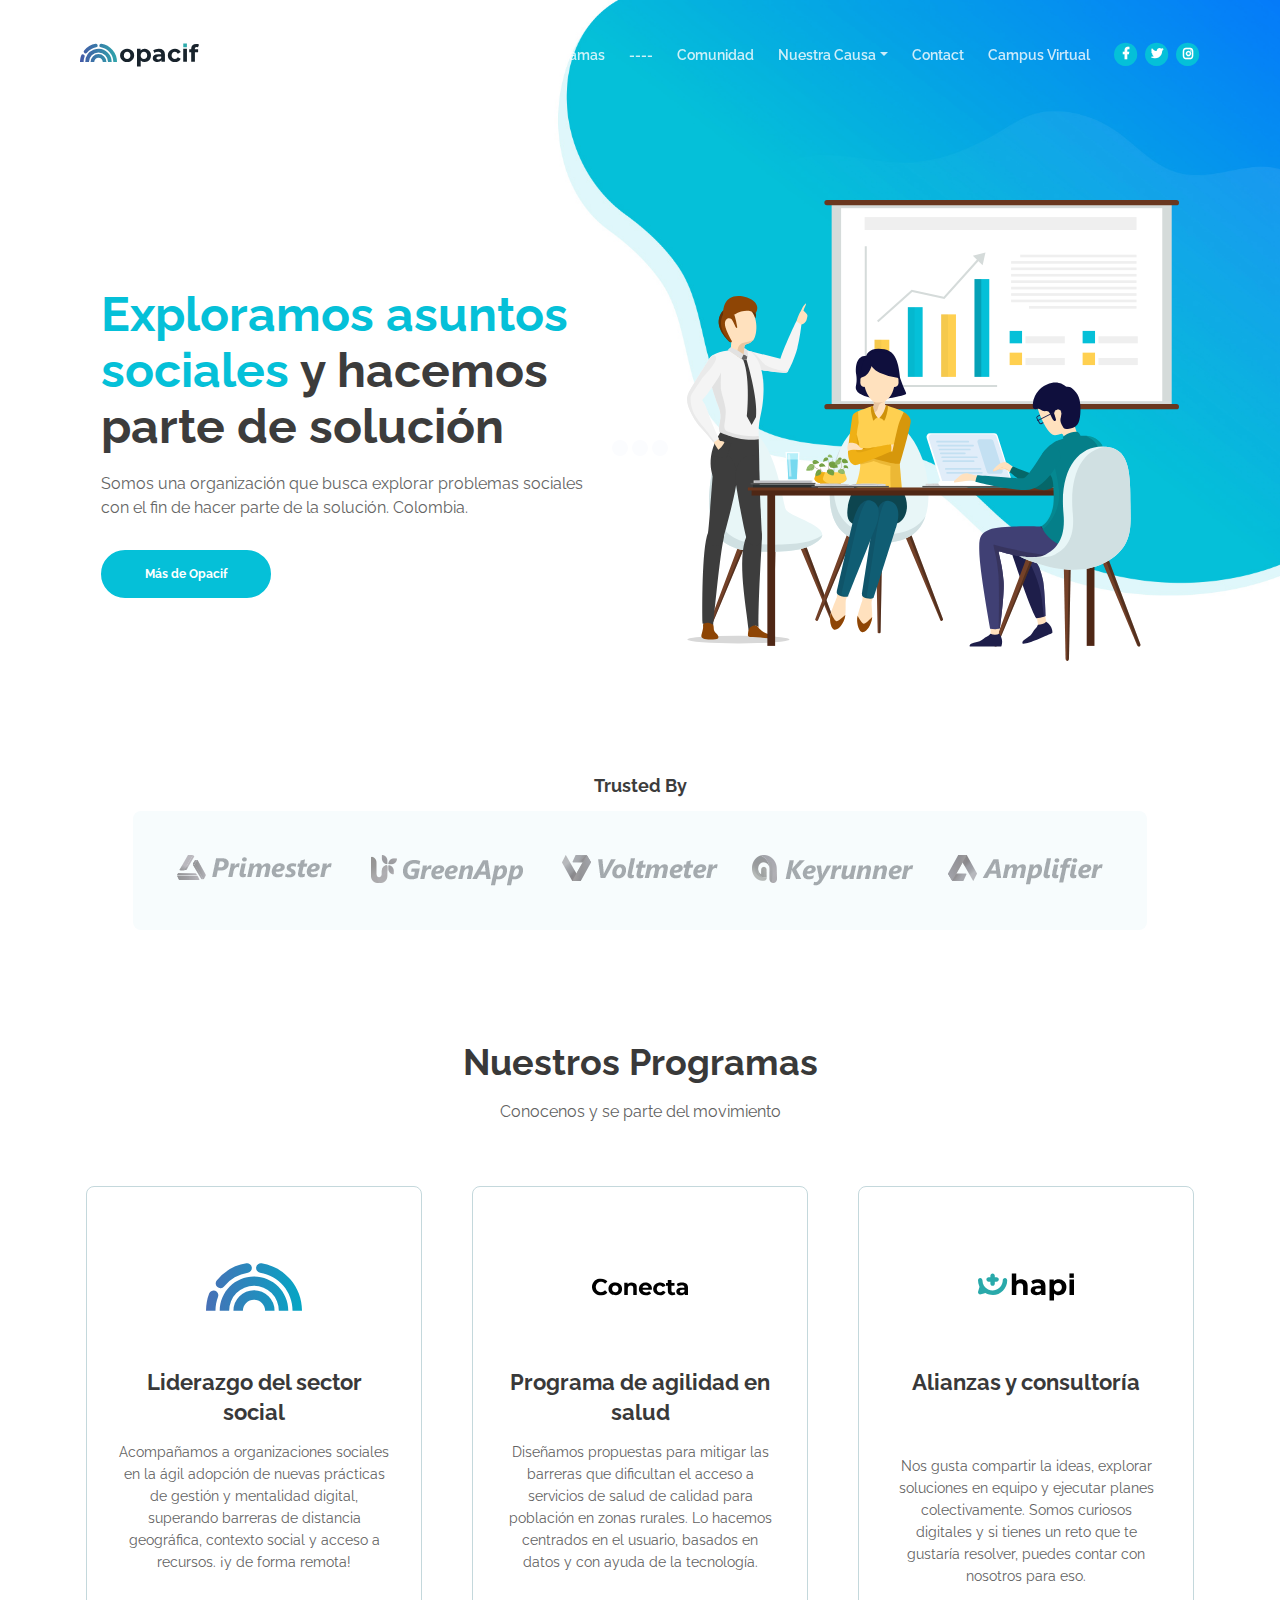
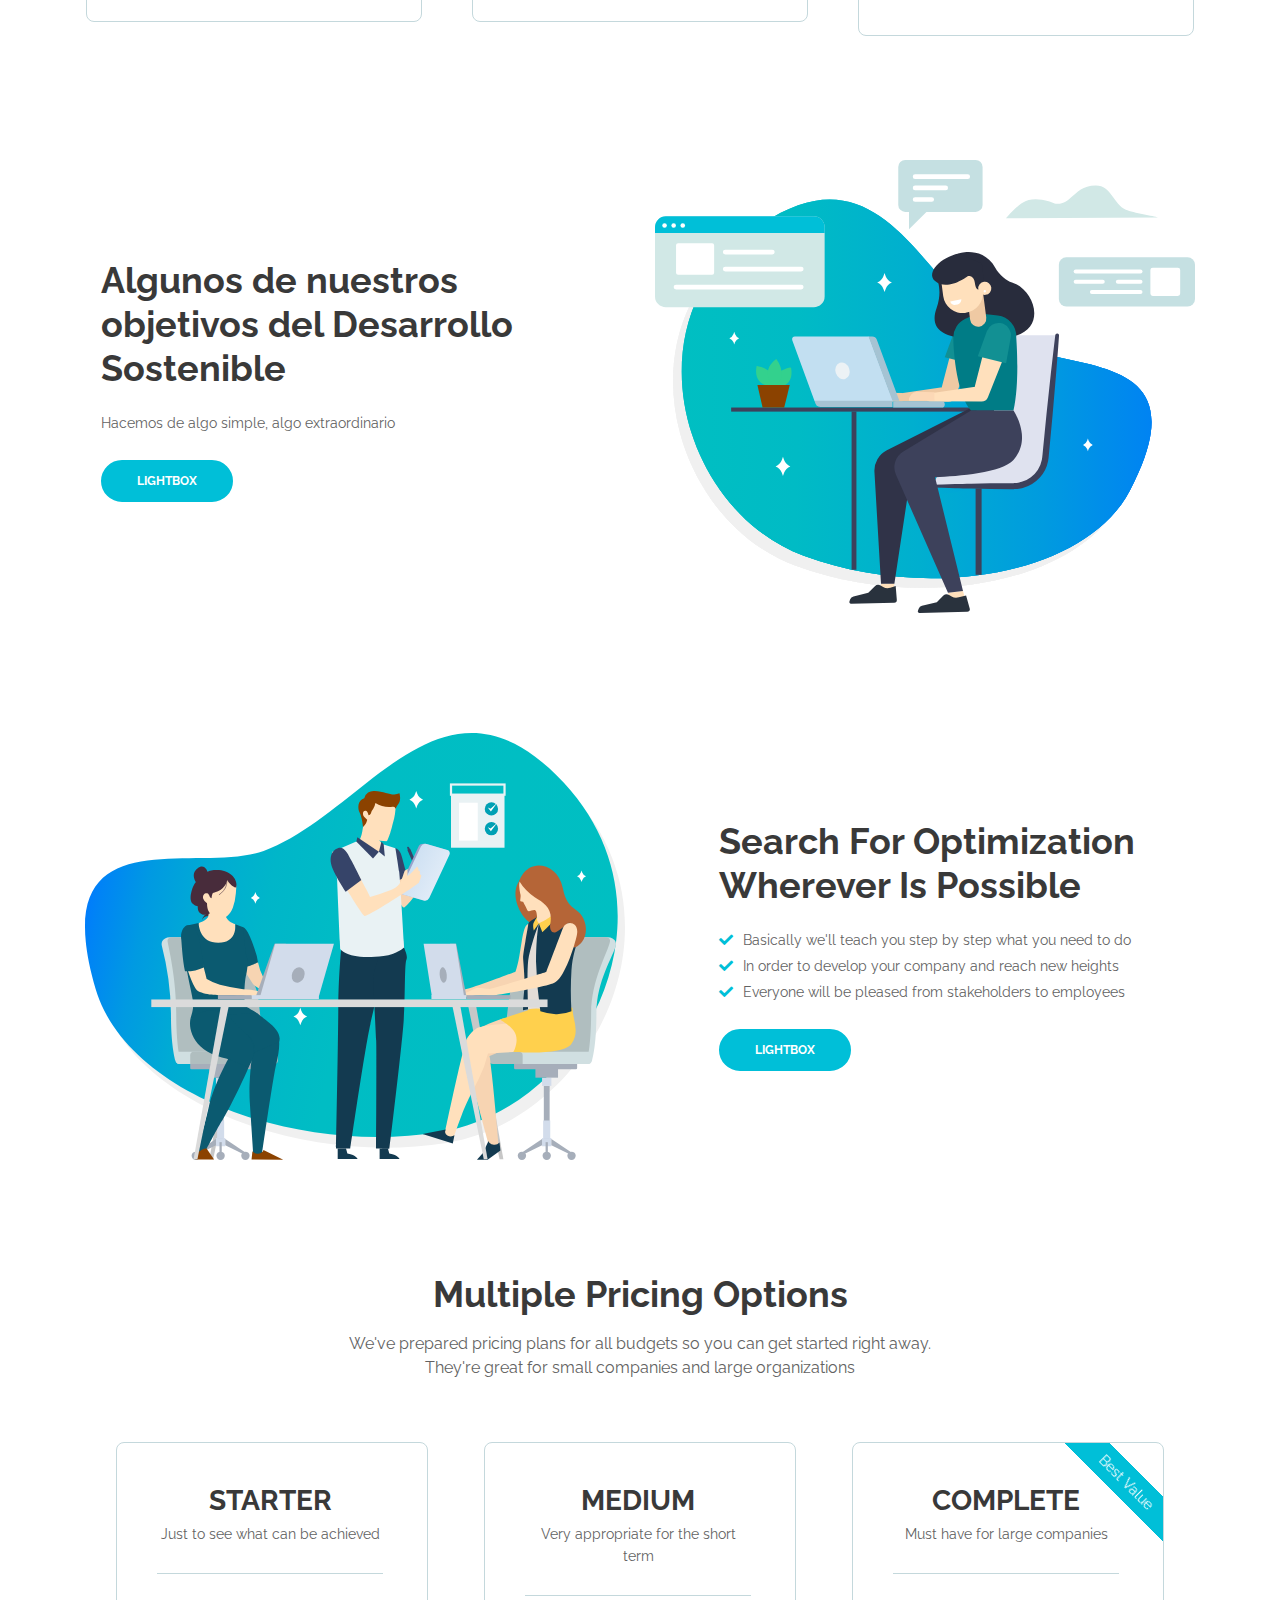
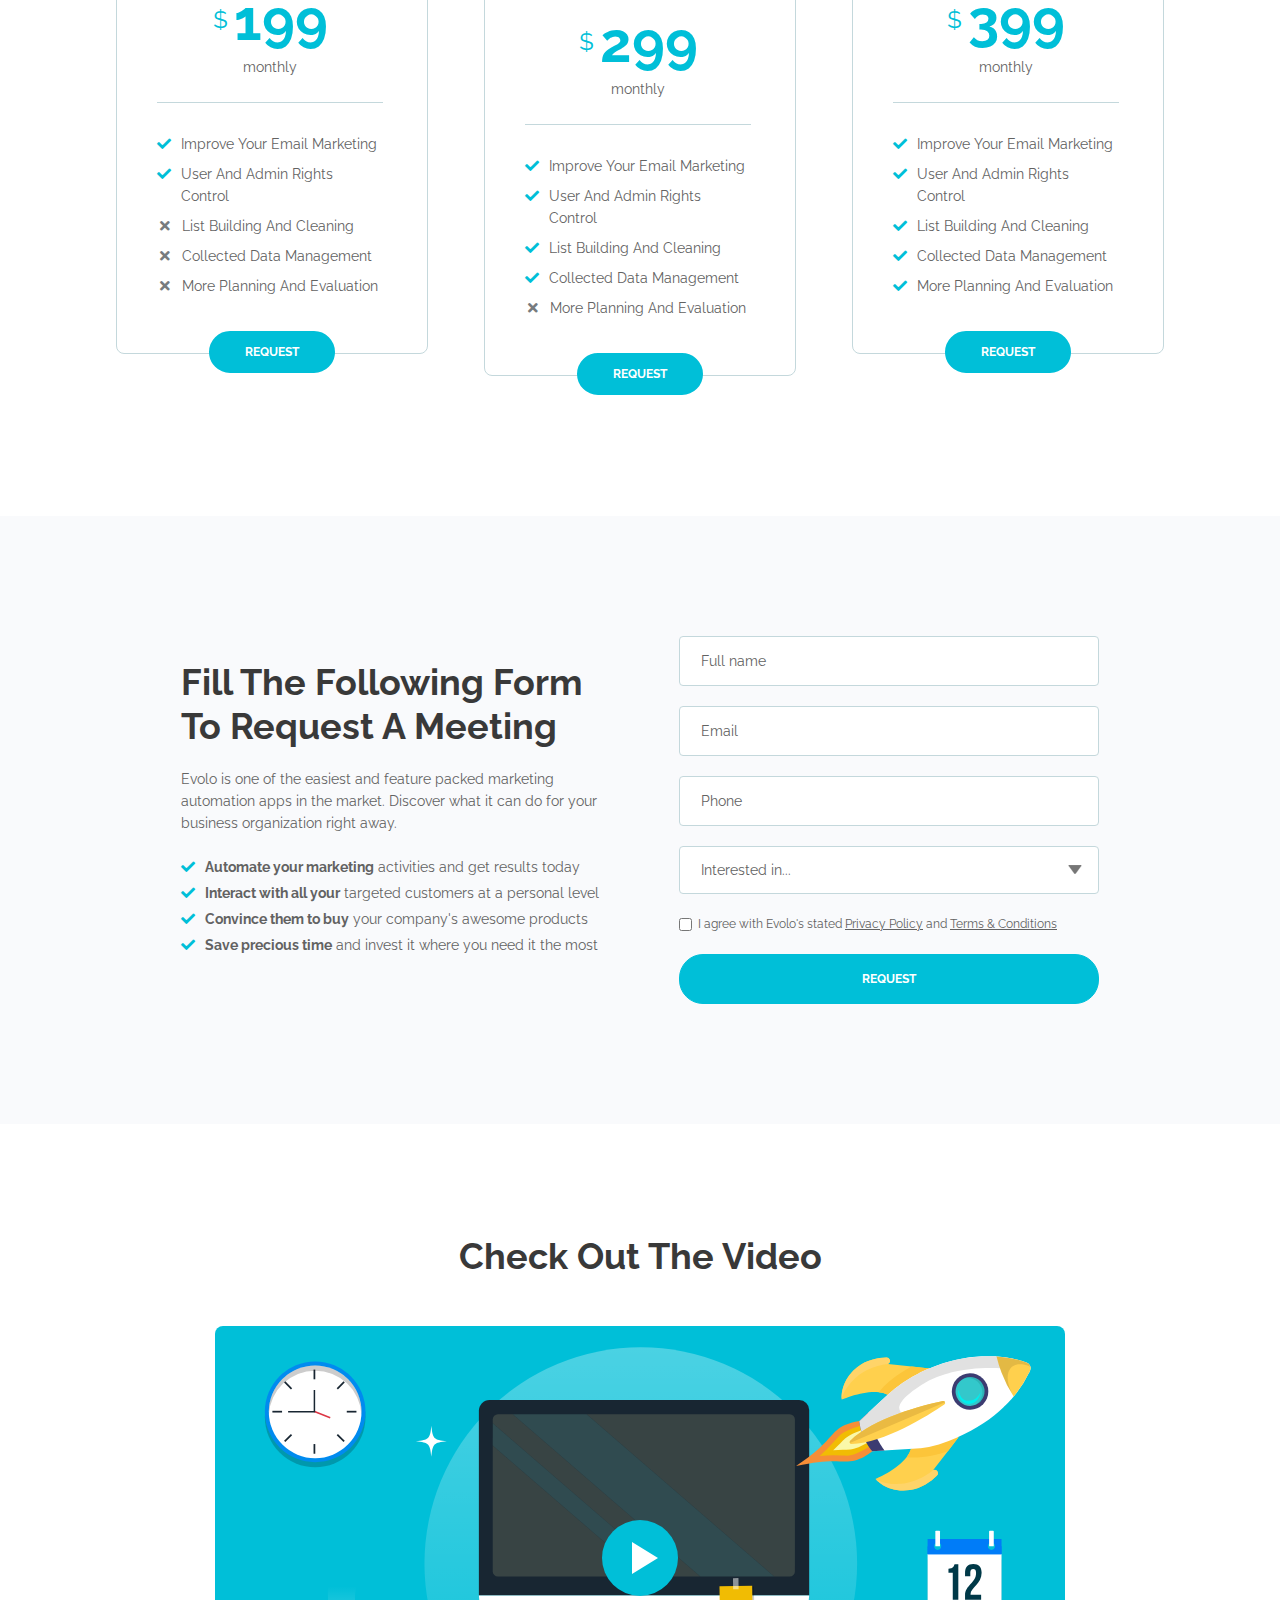
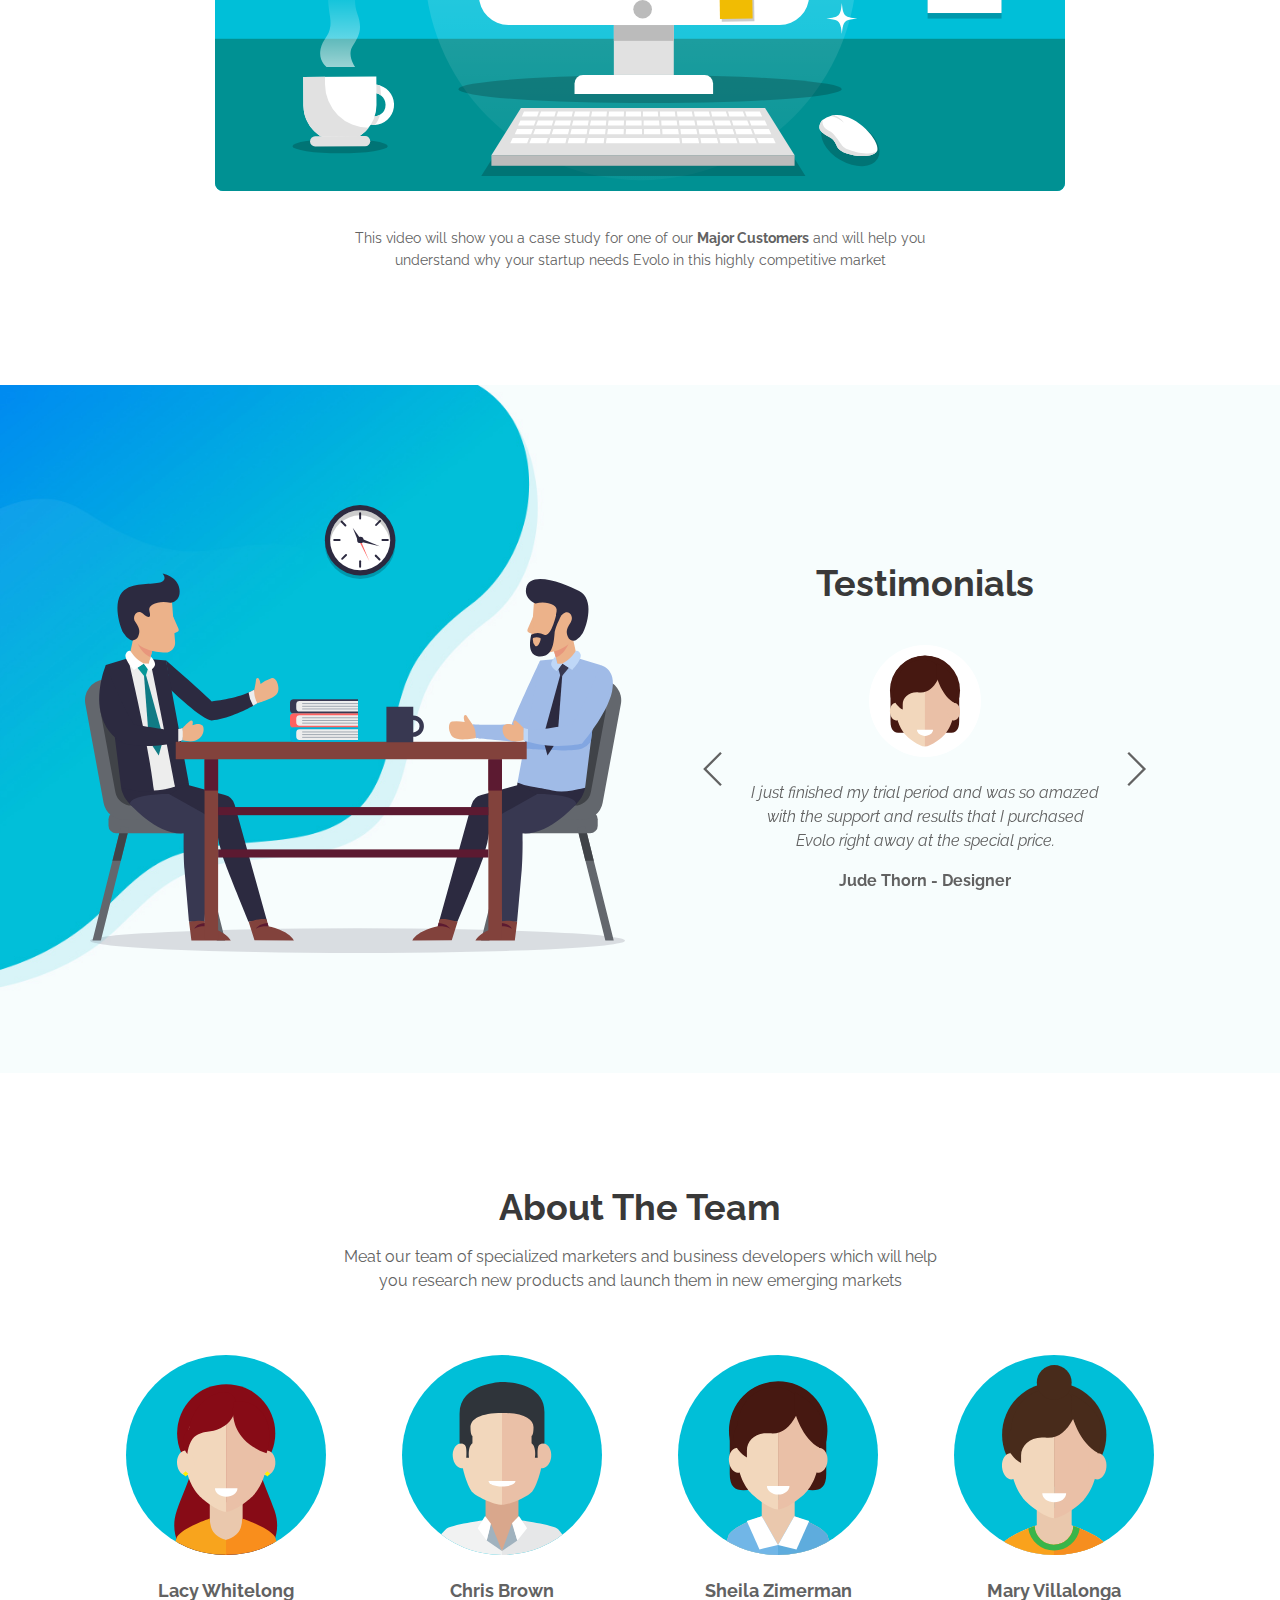
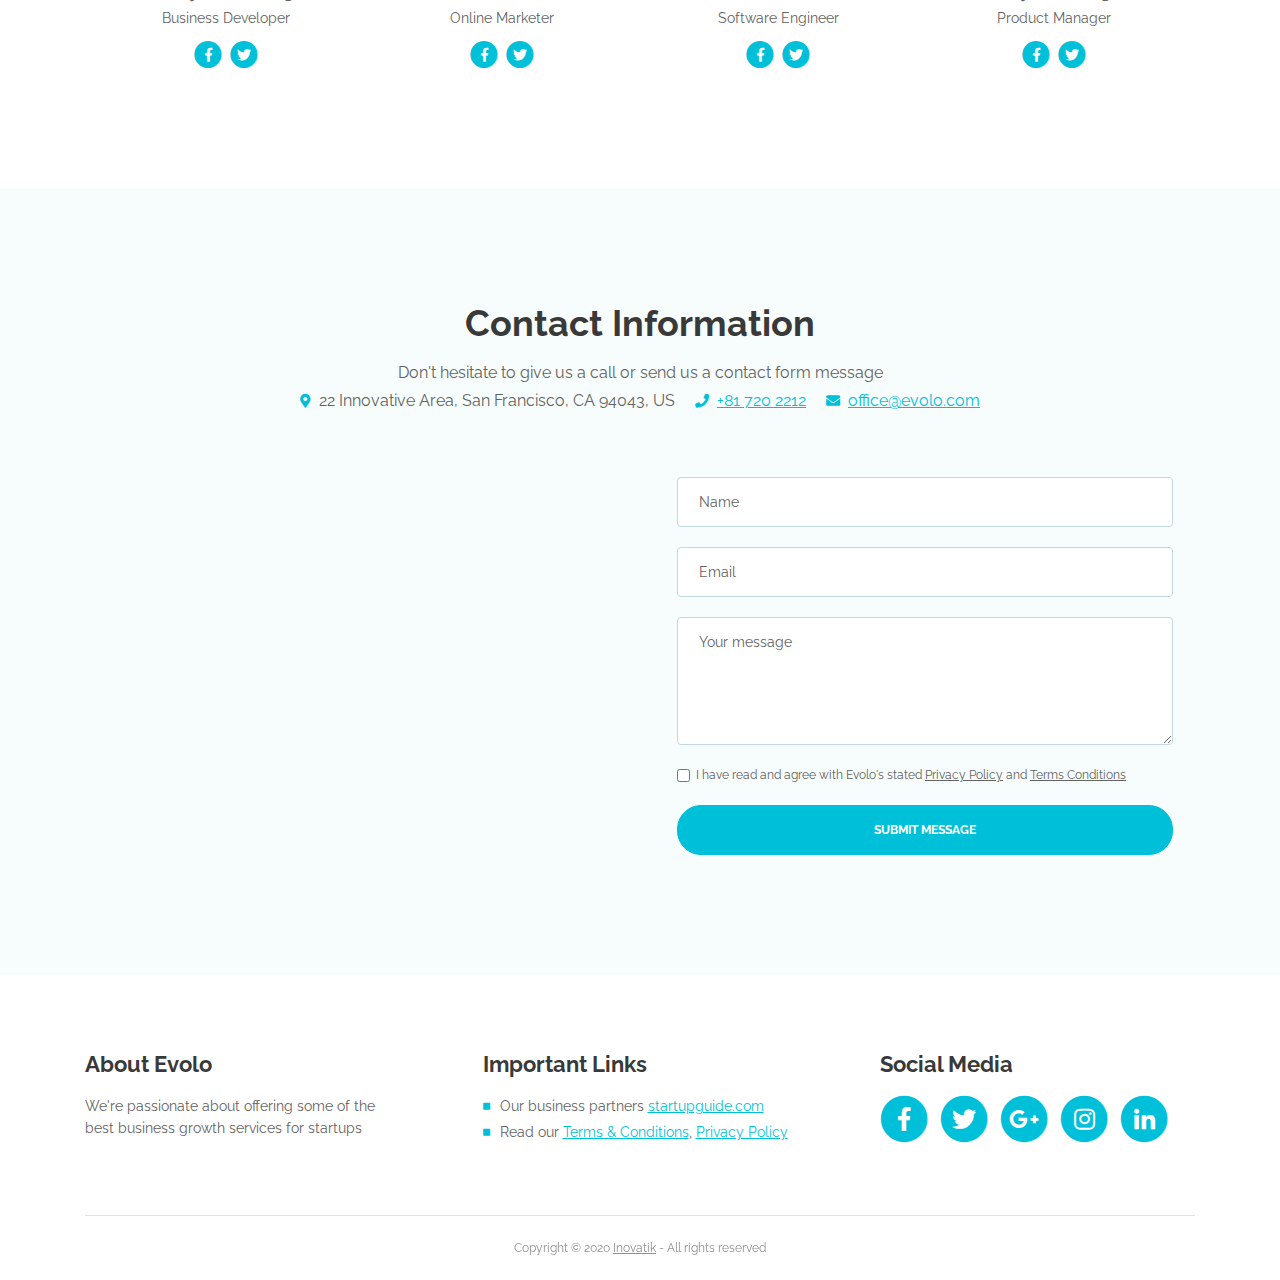
==== commit 64dff33f: "Cambio de datos" ====
--- a/index.html
+++ b/index.html
@@ -5,20 +5,20 @@
     <meta name="viewport" content="width=device-width, initial-scale=1, shrink-to-fit=no">
     
     <!-- SEO Meta Tags -->
-    <meta name="description" content="Create a stylish landing page for your business startup and get leads for the offered services with this HTML landing page template.">
-    <meta name="author" content="Inovatik">
+    <meta name="description" content="Somos una organización que busca explorar problemas sociales con el fin de hacer parte de la solución. Colombia.">
+    <meta name="author" content="Opacif">
 
     <!-- OG Meta Tags to improve the way the post looks when you share the page on LinkedIn, Facebook, Google+ -->
-	<meta property="og:site_name" content="" /> <!-- website name -->
-	<meta property="og:site" content="" /> <!-- website link -->
-	<meta property="og:title" content=""/> <!-- title shown in the actual shared post -->
-	<meta property="og:description" content="" /> <!-- description shown in the actual shared post -->
+	<meta property="og:site_name" content="OPACIF" /> <!-- website name -->
+	<meta property="og:site" content="http://www.opacif.org/" /> <!-- website link -->
+	<meta property="og:title" content="OPACIF"/> <!-- title shown in the actual shared post -->
+	<meta property="og:description" content="Desarrollamos soluciones apoyadas en conocimiento colectivo y tecnología, para agilizar la conversión de ideas e iniciativas en acciones y experiencias prácticas de impacto social." /> <!-- description shown in the actual shared post -->
 	<meta property="og:image" content="" /> <!-- image link, make sure it's jpg -->
 	<meta property="og:url" content="" /> <!-- where do you want your post to link to -->
 	<meta property="og:type" content="article" />
 
     <!-- Website Title -->
-    <title>Evolo - StartUp HTML Landing Page Template</title>
+    <title>OPACIF</title>
     
     <!-- Styles -->
     <link href="https://fonts.googleapis.com/css?family=Raleway:400,400i,600,700,700i&amp;subset=latin-ext" rel="stylesheet">
@@ -29,7 +29,7 @@
 	<link href="css/styles.css" rel="stylesheet">
 	
 	<!-- Favicon  -->
-    <link rel="icon" href="images/favicon.png">
+    <link rel="icon" href="images/FaviconOpacif.png">
 </head>
 <body data-spy="scroll" data-target=".fixed-top">
     
@@ -47,10 +47,9 @@
     <!-- Navigation -->
     <nav class="navbar navbar-expand-lg navbar-dark navbar-custom fixed-top">
         <!-- Text Logo - Use this if you don't have a graphic logo -->
-        <!-- <a class="navbar-brand logo-text page-scroll" href="index.html">Evolo</a> -->
 
         <!-- Image Logo -->
-        <a class="navbar-brand logo-image" href="index.html"><img src="images/logo.svg" alt="alternative"></a>
+        <a class="navbar-brand logo-image" href="index.html"><img src="images/LogoOpacif.svg" alt="alternative"></a>
         
         <!-- Mobile Menu Toggle Button -->
         <button class="navbar-toggler" type="button" data-toggle="collapse" data-target="#navbarsExampleDefault" aria-controls="navbarsExampleDefault" aria-expanded="false" aria-label="Toggle navigation">
@@ -62,21 +61,21 @@
         <div class="collapse navbar-collapse" id="navbarsExampleDefault">
             <ul class="navbar-nav ml-auto">
                 <li class="nav-item">
-                    <a class="nav-link page-scroll" href="#header">Home <span class="sr-only">(current)</span></a>
+                    <a class="nav-link page-scroll" href="#header">Inicio <span class="sr-only">(current)</span></a>
                 </li>
                 <li class="nav-item">
-                    <a class="nav-link page-scroll" href="#services">Services</a>
+                    <a class="nav-link page-scroll" href="#services">Programas</a>
                 </li>
                 <li class="nav-item">
-                    <a class="nav-link page-scroll" href="#pricing">Pricing</a>
+                    <a class="nav-link page-scroll" href="#pricing">----</a>
                 </li>
                 <li class="nav-item">
-                    <a class="nav-link page-scroll" href="#request">Request</a>
+                    <a class="nav-link page-scroll" href="#request">Comunidad</a>
                 </li>
 
                 <!-- Dropdown Menu -->          
                 <li class="nav-item dropdown">
-                    <a class="nav-link dropdown-toggle page-scroll" href="#about" id="navbarDropdown" role="button" aria-haspopup="true" aria-expanded="false">About</a>
+                    <a class="nav-link dropdown-toggle page-scroll" href="#about" id="navbarDropdown" role="button" aria-haspopup="true" aria-expanded="false">Nuestra Causa</a>
                     <div class="dropdown-menu" aria-labelledby="navbarDropdown">
                         <a class="dropdown-item" href="terms-conditions.html"><span class="item-text">Terms Conditions</span></a>
                         <div class="dropdown-items-divide-hr"></div>
@@ -88,18 +87,27 @@
                 <li class="nav-item">
                     <a class="nav-link page-scroll" href="#contact">Contact</a>
                 </li>
+                <li class="nav-item">
+                    <a class="nav-link page-scroll" href="#">Campus Virtual</a>
+                </li>
             </ul>
             <span class="nav-item social-icons">
                 <span class="fa-stack">
-                    <a href="#your-link">
+                    <a href="https://www.facebook.com/opacif.org/" target="_blanck">
                         <i class="fas fa-circle fa-stack-2x facebook"></i>
                         <i class="fab fa-facebook-f fa-stack-1x"></i>
                     </a>
                 </span>
                 <span class="fa-stack">
-                    <a href="#your-link">
+                    <a href="https://twitter.com/opaciforg" target="_blanck">
                         <i class="fas fa-circle fa-stack-2x twitter"></i>
                         <i class="fab fa-twitter fa-stack-1x"></i>
+                    </a>
+                </span>
+                <span class="fa-stack">
+                    <a href="https://www.instagram.com/opacif.ong/" target="_blanck">
+                        <i class="fas fa-circle fa-stack-2x instagram"></i>
+                        <i class="fab fa-instagram fa-stack-1x"></i>
                     </a>
                 </span>
             </span>
@@ -115,9 +123,9 @@
                 <div class="row">
                     <div class="col-lg-6">
                         <div class="text-container">
-                            <h1><span class="turquoise">StartUp Landing</span> Page Template Free</h1>
-                            <p class="p-large">Use Evolo free landing page template to promote your business startup and generate leads for the offered services</p>
-                            <a class="btn-solid-lg page-scroll" href="#services">DISCOVER</a>
+                            <h1><span class="turquoise">Exploramos asuntos sociales</span> y hacemos parte de solución</h1>
+                            <p class="p-large">Somos una organización que busca explorar problemas sociales con el fin de hacer parte de la solución. Colombia.</p>
+                            <a class="btn-solid-lg page-scroll" href="#about">Más de Opacif</a>
                         </div> <!-- end of text-container -->
                     </div> <!-- end of col -->
                     <div class="col-lg-6">
@@ -190,8 +198,8 @@
         <div class="container">
             <div class="row">
                 <div class="col-lg-12">
-                    <h2>Business Growth Services</h2>
-                    <p class="p-heading p-large">We serve small and medium sized companies in all tech related industries with high quality growth services which are presented below</p>
+                    <h2>Nuestros Programas</h2>
+                    <p class="p-heading p-large">Conocenos y se parte del movimiento</p>
                 </div> <!-- end of col -->
             </div> <!-- end of row -->
             <div class="row">
@@ -199,30 +207,30 @@
 
                     <!-- Card -->
                     <div class="card">
-                        <img class="card-image" src="images/services-icon-1.svg" alt="alternative">
+                        <img class="card-image" src="images/Opacif-Icon.svg" alt="alternative">
                         <div class="card-body">
-                            <h4 class="card-title">Market Analysis</h4>
-                            <p>Our team of enthusiastic marketers will analyse and evaluate how your company stacks against the closest competitors</p>
+                            <h4 class="card-title">Liderazgo del sector social</h4>
+                            <p>Acompañamos a organizaciones sociales en la ágil adopción de nuevas prácticas de gestión y mentalidad digital, superando barreras de distancia geográfica, contexto social y acceso a recursos. ¡y de forma remota!</p>
                         </div>
                     </div>
                     <!-- end of card -->
 
                     <!-- Card -->
                     <div class="card">
-                        <img class="card-image" src="images/services-icon-2.svg" alt="alternative">
+                        <img class="card-image" src="images/conecta-icon.svg" alt="alternative">
                         <div class="card-body">
-                            <h4 class="card-title">Opportunity Scan</h4>
-                            <p>Once the market analysis process is completed our staff will search for opportunities that are in reach</p>
+                            <h4 class="card-title">Programa de agilidad en salud</h4>
+                            <p>Diseñamos propuestas para mitigar las barreras que dificultan el acceso a servicios de salud de calidad para población en zonas rurales. Lo hacemos centrados en el usuario, basados en datos y con ayuda de la tecnología.</p>
                         </div>
                     </div>
                     <!-- end of card -->
 
                     <!-- Card -->
                     <div class="card">
-                        <img class="card-image" src="images/services-icon-3.svg" alt="alternative">
+                        <img class="card-image" src="images/Hapi-icon.svg" alt="alternative">
                         <div class="card-body">
-                            <h4 class="card-title">Action Plan</h4>
-                            <p>With all the information in place you will be presented with an action plan that your company needs to follow</p>
+                            <h4 class="card-title">Alianzas y consultoría</h4><br><br>
+                            <p>Nos gusta compartir la ideas, explorar soluciones en equipo y ejecutar planes colectivamente. Somos curiosos digitales y si tienes un reto que te gustaría resolver, puedes contar con nosotros para eso.</p>
                         </div>
                     </div>
                     <!-- end of card -->
@@ -240,8 +248,8 @@
             <div class="row">
                 <div class="col-lg-6">
                     <div class="text-container">
-                        <h2>Design And Plan Your Business Growth Steps</h2>
-                        <p>Use our staff and our expertise to design and plan your business growth strategy. Evolo team is eager to advise you on the best opportunities that you should look into</p>
+                        <h2>Algunos de nuestros objetivos del Desarrollo Sostenible</h2>
+                        <p>Hacemos de algo simple, algo extraordinario</p>
                         <a class="btn-solid-reg popup-with-move-anim" href="#details-lightbox-1">LIGHTBOX</a>
                     </div> <!-- end of text-container -->
                 </div> <!-- end of col -->
--- a/css/styles.css
+++ b/css/styles.css
@@ -596,7 +596,7 @@
 	width: 1rem;
 	height: 1rem;
 	border-radius: 100%;
-	background-color: #00bfd8;
+	background-color: #4257BA;
 	-webkit-animation: sk-bouncedelay 1.4s infinite ease-in-out both;
 	animation: sk-bouncedelay 1.4s infinite ease-in-out both;
 }
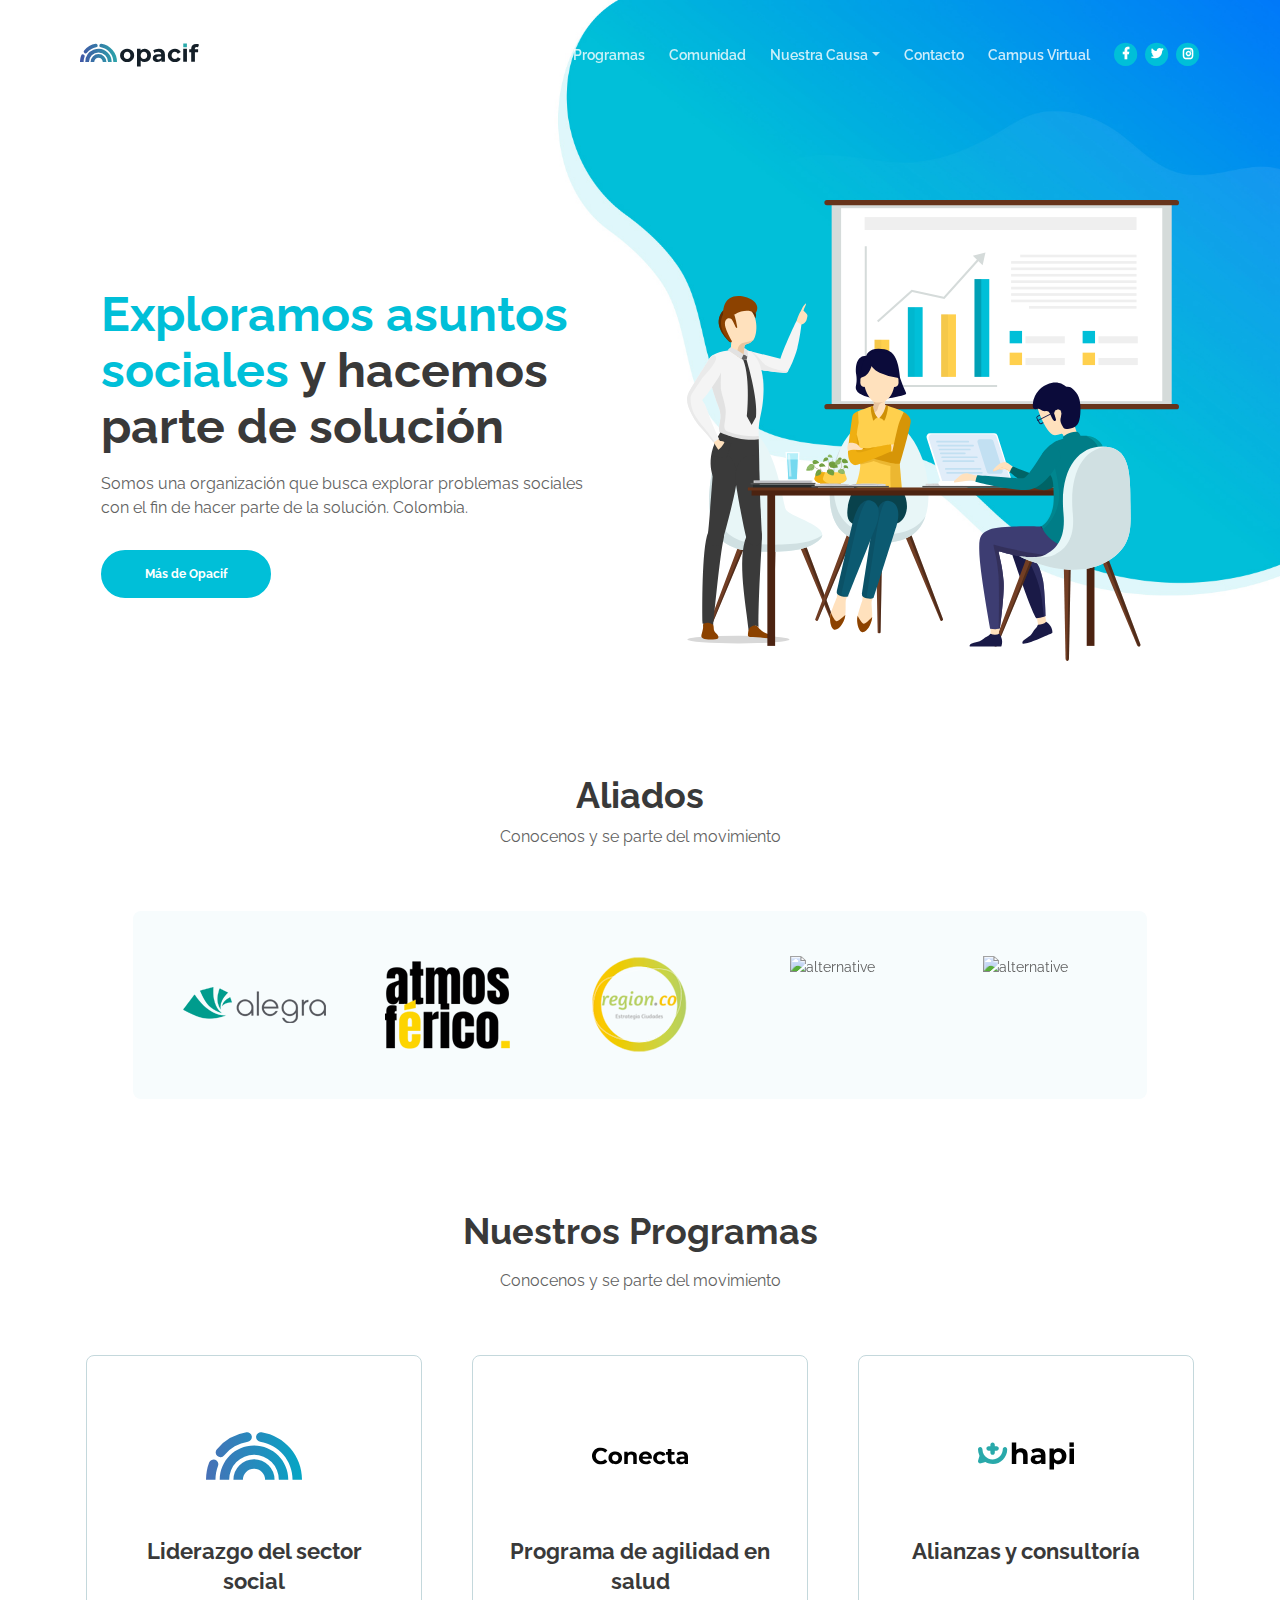
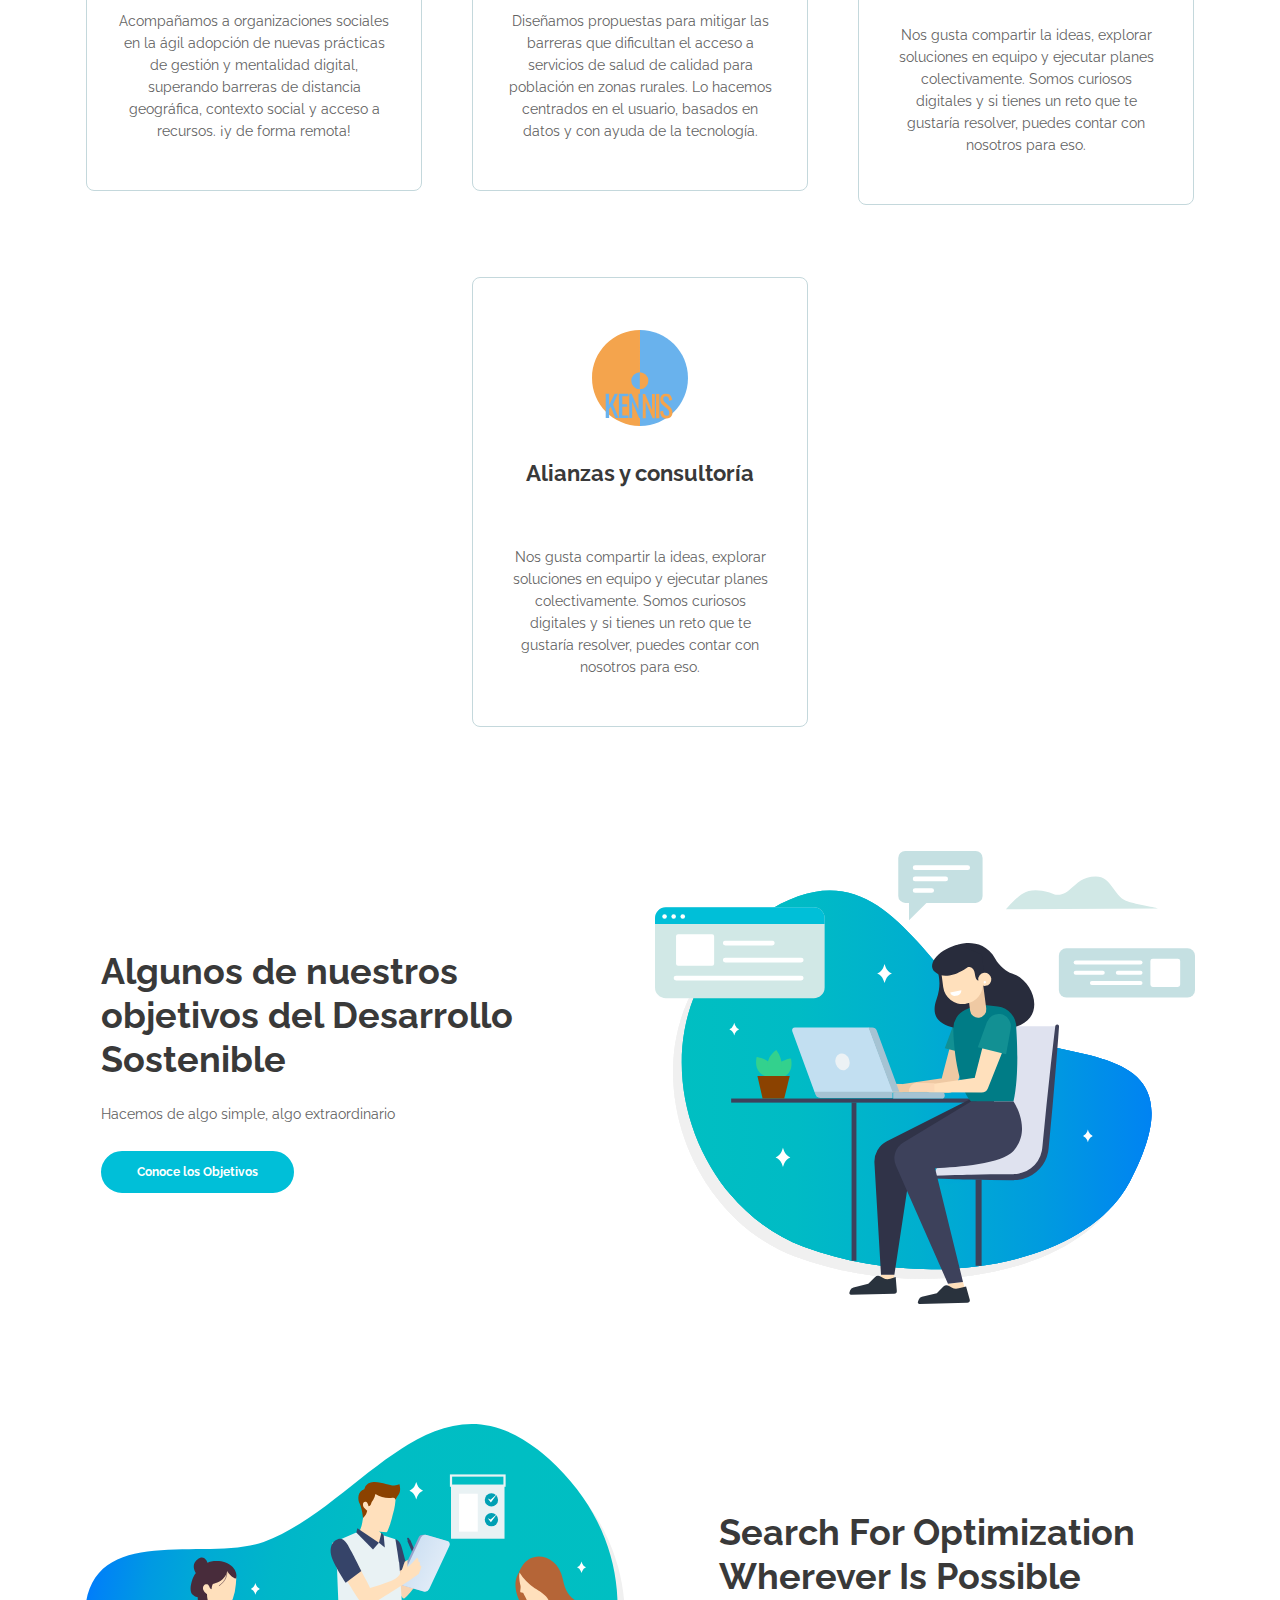
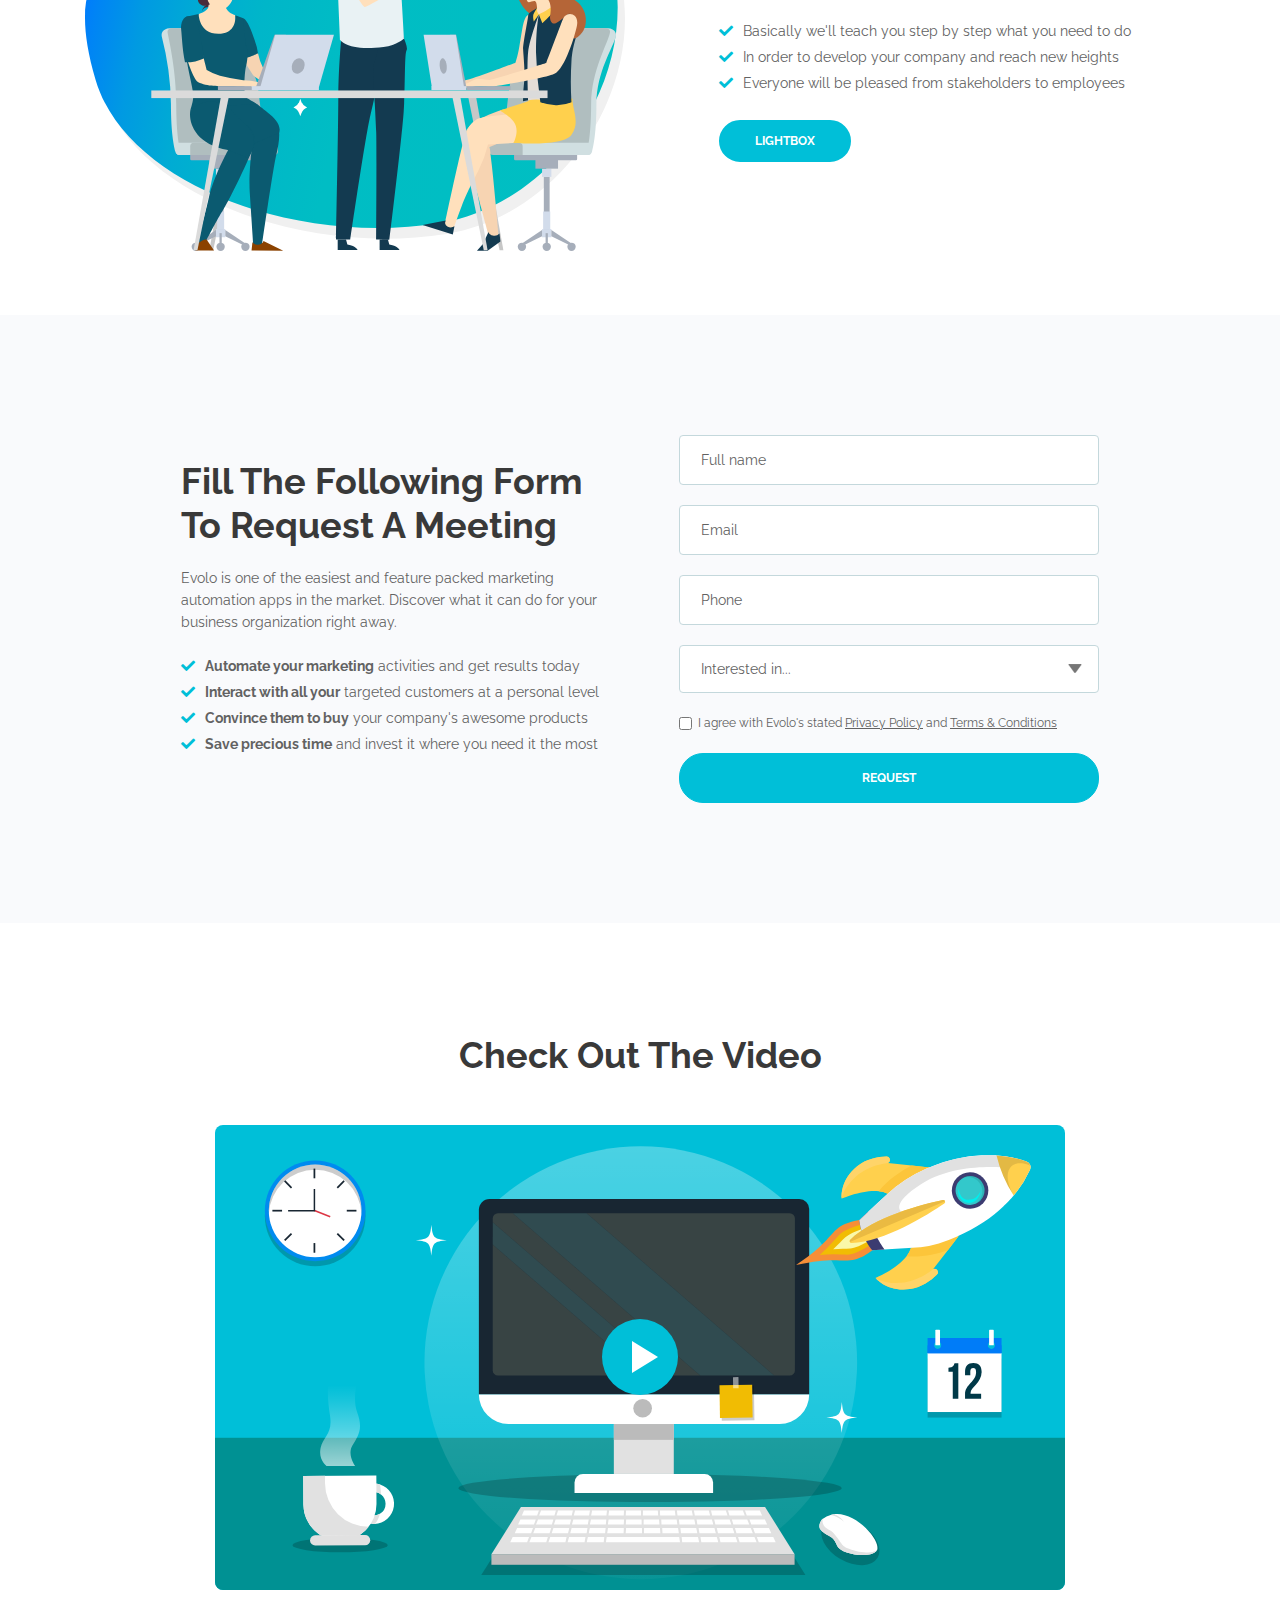
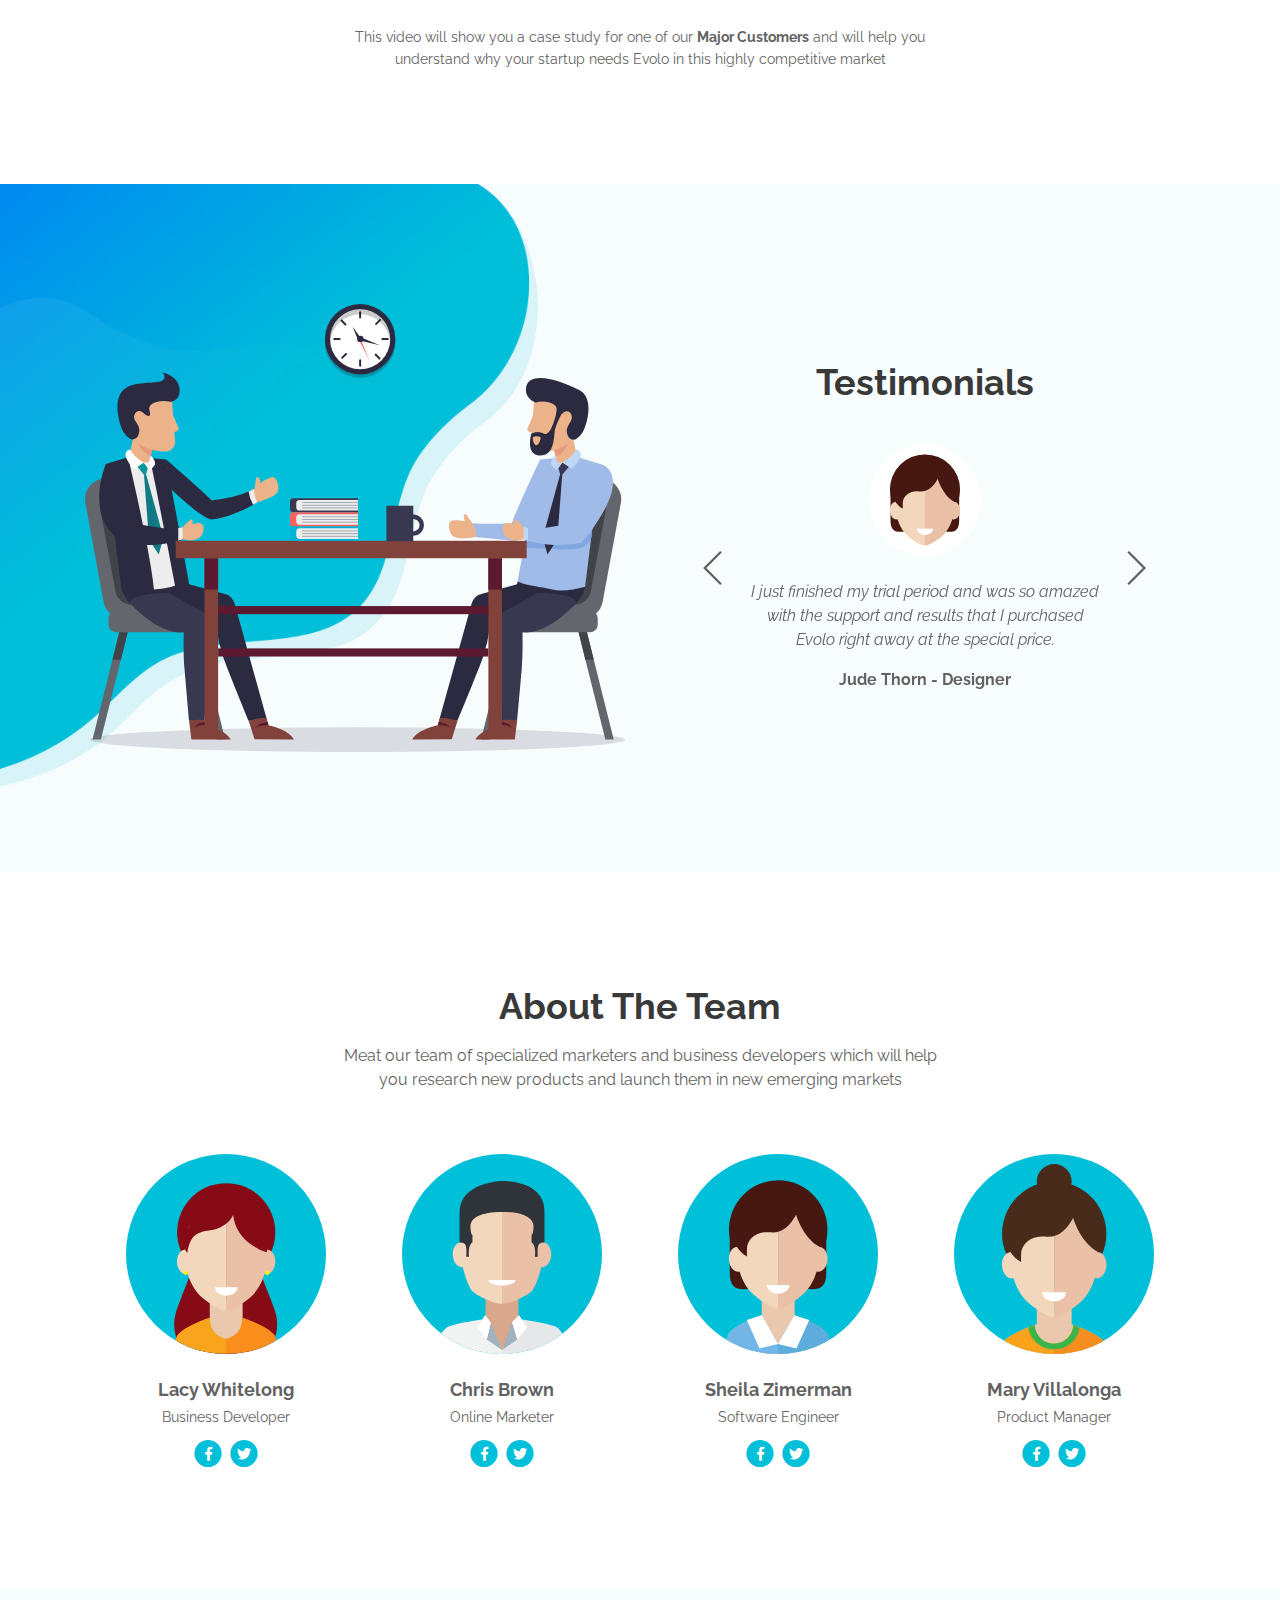
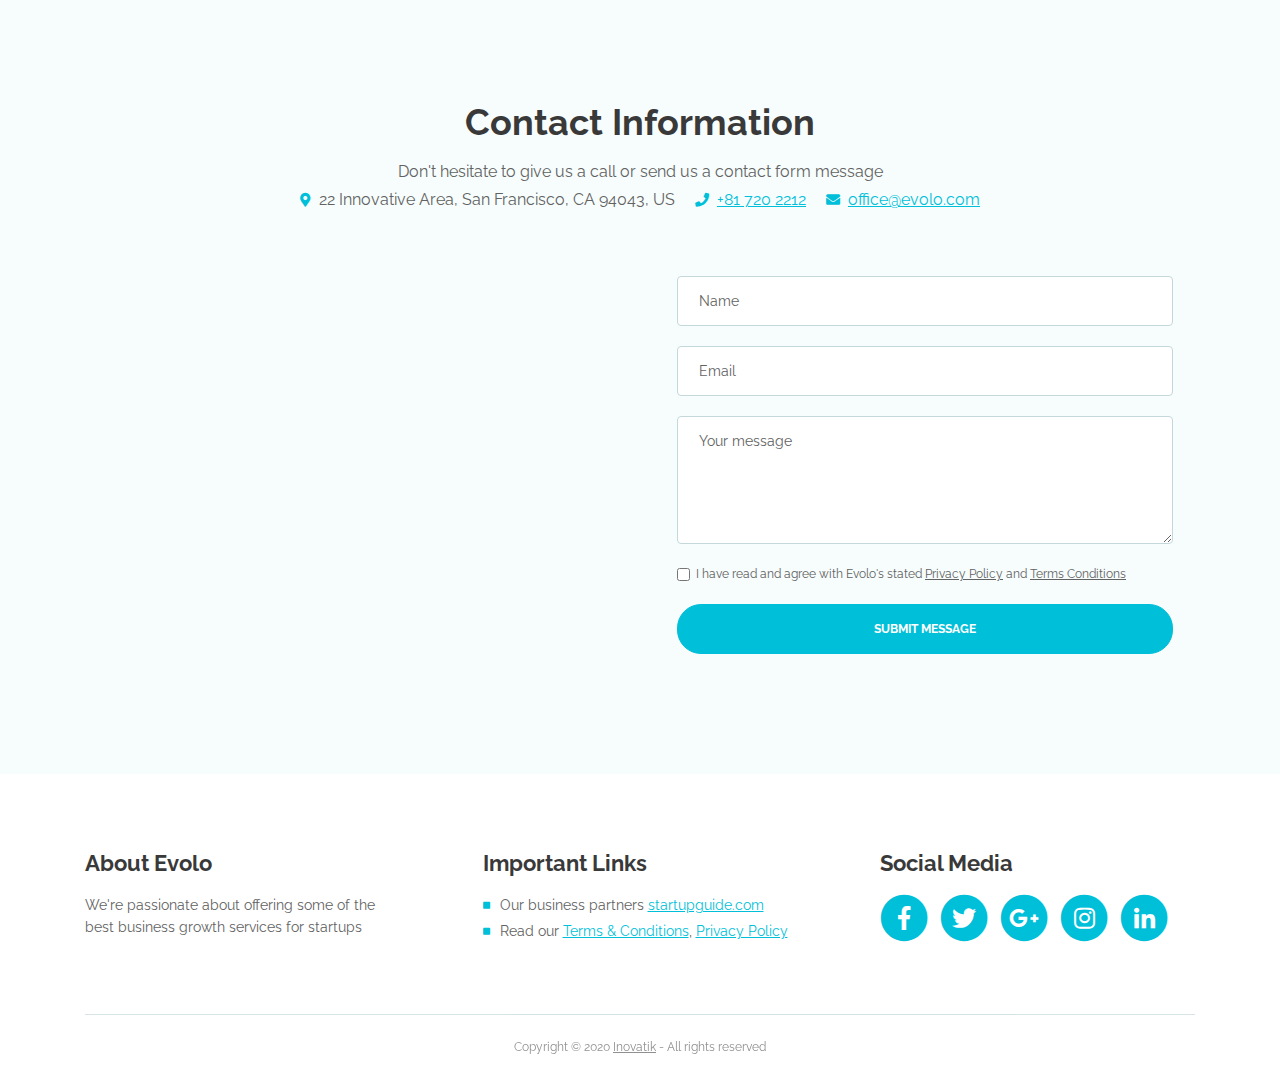
==== commit 13656ff7: "Agrego de Logos" ====
--- a/index.html
+++ b/index.html
@@ -67,9 +67,6 @@
                     <a class="nav-link page-scroll" href="#services">Programas</a>
                 </li>
                 <li class="nav-item">
-                    <a class="nav-link page-scroll" href="#pricing">----</a>
-                </li>
-                <li class="nav-item">
                     <a class="nav-link page-scroll" href="#request">Comunidad</a>
                 </li>
 
@@ -85,7 +82,7 @@
                 <!-- end of dropdown menu -->
 
                 <li class="nav-item">
-                    <a class="nav-link page-scroll" href="#contact">Contact</a>
+                    <a class="nav-link page-scroll" href="#contact">Contacto</a>
                 </li>
                 <li class="nav-item">
                     <a class="nav-link page-scroll" href="#">Campus Virtual</a>
@@ -145,40 +142,37 @@
         <div class="container">
             <div class="row">
                 <div class="col-lg-12">
-                    <h5>Trusted By</h5>
-                    
+                    <div class="col-lg-12">
+                        <h2>Aliados</h2>
+                        <p class="p-heading p-large">Conocenos y se parte del movimiento</p>
+                    </div> <!-- end of col -->
                     <!-- Image Slider -->
                     <div class="slider-container">
                         <div class="swiper-container image-slider">
                             <div class="swiper-wrapper">
                                 <div class="swiper-slide">
                                     <div class="image-container">
-                                        <img class="img-responsive" src="images/customer-logo-1.png" alt="alternative">
+                                        <a href="https://app.alegra.com/user/register/id-distributor/2049" target="_blanck"><img class="img-responsive" src="images/Alegra.png" alt="Alegra"></a>
                                     </div>
                                 </div>
                                 <div class="swiper-slide">
                                     <div class="image-container">
-                                        <img class="img-responsive" src="images/customer-logo-2.png" alt="alternative">
+                                        <a href="https://atmosferico.co/" target="_blanck"><img class="img-responsive" src="images/Atmosferico.png" alt="Atmosferico"></a>
                                     </div>
                                 </div>
                                 <div class="swiper-slide">
                                     <div class="image-container">
-                                        <img class="img-responsive" src="images/customer-logo-3.png" alt="alternative">
+                                        <a href="https://popayanregion.co/" target="_blanck"><img class="img-responsive" src="images/Region.png" alt="Region"></a>
                                     </div>
                                 </div>
                                 <div class="swiper-slide">
                                     <div class="image-container">
-                                        <img class="img-responsive" src="images/customer-logo-4.png" alt="alternative">
+                                        <img class="img-responsive" src="images/.png" alt="alternative">
                                     </div>
                                 </div>
                                 <div class="swiper-slide">
                                     <div class="image-container">
-                                        <img class="img-responsive" src="images/customer-logo-5.png" alt="alternative">
-                                    </div>
-                                </div>
-                                <div class="swiper-slide">
-                                    <div class="image-container">
-                                        <img class="img-responsive" src="images/customer-logo-6.png" alt="alternative">
+                                        <img class="img-responsive" src="images/.png" alt="alternative">
                                     </div>
                                 </div>
                             </div> <!-- end of swiper-wrapper -->
@@ -224,7 +218,6 @@
                         </div>
                     </div>
                     <!-- end of card -->
-
                     <!-- Card -->
                     <div class="card">
                         <img class="card-image" src="images/Hapi-icon.svg" alt="alternative">
@@ -234,6 +227,16 @@
                         </div>
                     </div>
                     <!-- end of card -->
+
+                    <!-- Card -->
+                    <div class="card">
+                        <img class="card-image" src="images/LogoKennis.svg" alt="alternative">
+                        <div class="card-body">
+                            <h4 class="card-title">Alianzas y consultoría</h4><br><br>
+                            <p>Nos gusta compartir la ideas, explorar soluciones en equipo y ejecutar planes colectivamente. Somos curiosos digitales y si tienes un reto que te gustaría resolver, puedes contar con nosotros para eso.</p>
+                        </div>
+                    </div>
+                    <!-- end of card -->
                     
                 </div> <!-- end of col -->
             </div> <!-- end of row -->
@@ -250,7 +253,7 @@
                     <div class="text-container">
                         <h2>Algunos de nuestros objetivos del Desarrollo Sostenible</h2>
                         <p>Hacemos de algo simple, algo extraordinario</p>
-                        <a class="btn-solid-reg popup-with-move-anim" href="#details-lightbox-1">LIGHTBOX</a>
+                        <a class="btn-solid-reg popup-with-move-anim" href="#details-lightbox-1">Conoce los Objetivos</a>
                     </div> <!-- end of text-container -->
                 </div> <!-- end of col -->
                 <div class="col-lg-6">
@@ -385,133 +388,6 @@
     </div> <!-- end of lightbox-basic -->
     <!-- end of details lightbox 2 -->
     <!-- end of details lightboxes -->
-
-
-    <!-- Pricing -->
-    <div id="pricing" class="cards-2">
-        <div class="container">
-            <div class="row">
-                <div class="col-lg-12">
-                    <h2>Multiple Pricing Options</h2>
-                    <p class="p-heading p-large">We've prepared pricing plans for all budgets so you can get started right away. They're great for small companies and large organizations</p>
-                </div> <!-- end of col -->
-            </div> <!-- end of row -->
-            <div class="row">
-                <div class="col-lg-12">
-
-                    <!-- Card-->
-                    <div class="card">
-                        <div class="card-body">
-                            <div class="card-title">STARTER</div>
-                            <div class="card-subtitle">Just to see what can be achieved</div>
-                            <hr class="cell-divide-hr">
-                            <div class="price">
-                                <span class="currency">$</span><span class="value">199</span>
-                                <div class="frequency">monthly</div>
-                            </div>
-                            <hr class="cell-divide-hr">
-                            <ul class="list-unstyled li-space-lg">
-                                <li class="media">
-                                    <i class="fas fa-check"></i><div class="media-body">Improve Your Email Marketing</div>
-                                </li>
-                                <li class="media">
-                                    <i class="fas fa-check"></i><div class="media-body">User And Admin Rights Control</div>
-                                </li>
-                                <li class="media">
-                                    <i class="fas fa-times"></i><div class="media-body">List Building And Cleaning</div>
-                                </li>
-                                <li class="media">
-                                    <i class="fas fa-times"></i><div class="media-body">Collected Data Management</div>
-                                </li>
-                                <li class="media">
-                                    <i class="fas fa-times"></i><div class="media-body">More Planning And Evaluation</div>
-                                </li>
-                            </ul>
-                            <div class="button-wrapper">
-                                <a class="btn-solid-reg page-scroll" href="#request">REQUEST</a>
-                            </div>
-                        </div>
-                    </div> <!-- end of card -->
-                    <!-- end of card -->
-
-                    <!-- Card-->
-                    <div class="card">
-                        <div class="card-body">
-                            <div class="card-title">MEDIUM</div>
-                            <div class="card-subtitle">Very appropriate for the short term</div>
-                            <hr class="cell-divide-hr">
-                            <div class="price">
-                                <span class="currency">$</span><span class="value">299</span>
-                                <div class="frequency">monthly</div>
-                            </div>
-                            <hr class="cell-divide-hr">
-                            <ul class="list-unstyled li-space-lg">
-                                <li class="media">
-                                    <i class="fas fa-check"></i><div class="media-body">Improve Your Email Marketing</div>
-                                </li>
-                                <li class="media">
-                                    <i class="fas fa-check"></i><div class="media-body">User And Admin Rights Control</div>
-                                </li>
-                                <li class="media">
-                                    <i class="fas fa-check"></i><div class="media-body">List Building And Cleaning</div>
-                                </li>
-                                <li class="media">
-                                    <i class="fas fa-check"></i><div class="media-body">Collected Data Management</div>
-                                </li>
-                                <li class="media">
-                                    <i class="fas fa-times"></i><div class="media-body">More Planning And Evaluation</div>
-                                </li>
-                            </ul>
-                            <div class="button-wrapper">
-                                <a class="btn-solid-reg page-scroll" href="#request">REQUEST</a>
-                            </div>
-                        </div>
-                    </div> <!-- end of card -->
-                    <!-- end of card -->
-
-                    <!-- Card-->
-                    <div class="card">
-                        <div class="label">
-                            <p class="best-value">Best Value</p>
-                        </div>
-                        <div class="card-body">
-                            <div class="card-title">COMPLETE</div>
-                            <div class="card-subtitle">Must have for large companies</div>
-                            <hr class="cell-divide-hr">
-                            <div class="price">
-                                <span class="currency">$</span><span class="value">399</span>
-                                <div class="frequency">monthly</div>
-                            </div>
-                            <hr class="cell-divide-hr">
-                            <ul class="list-unstyled li-space-lg">
-                                <li class="media">
-                                    <i class="fas fa-check"></i><div class="media-body">Improve Your Email Marketing</div>
-                                </li>
-                                <li class="media">
-                                    <i class="fas fa-check"></i><div class="media-body">User And Admin Rights Control</div>
-                                </li>
-                                <li class="media">
-                                    <i class="fas fa-check"></i><div class="media-body">List Building And Cleaning</div>
-                                </li>
-                                <li class="media">
-                                    <i class="fas fa-check"></i><div class="media-body">Collected Data Management</div>
-                                </li>
-                                <li class="media">
-                                    <i class="fas fa-check"></i><div class="media-body">More Planning And Evaluation</div>
-                                </li>
-                            </ul>
-                            <div class="button-wrapper">
-                                <a class="btn-solid-reg page-scroll" href="#request">REQUEST</a>
-                            </div>
-                        </div>
-                    </div> <!-- end of card -->
-                    <!-- end of card -->
-
-                </div> <!-- end of col -->
-            </div> <!-- end of row -->
-        </div> <!-- end of container -->
-    </div> <!-- end of cards-2 -->
-    <!-- end of pricing -->
 
 
     <!-- Request -->
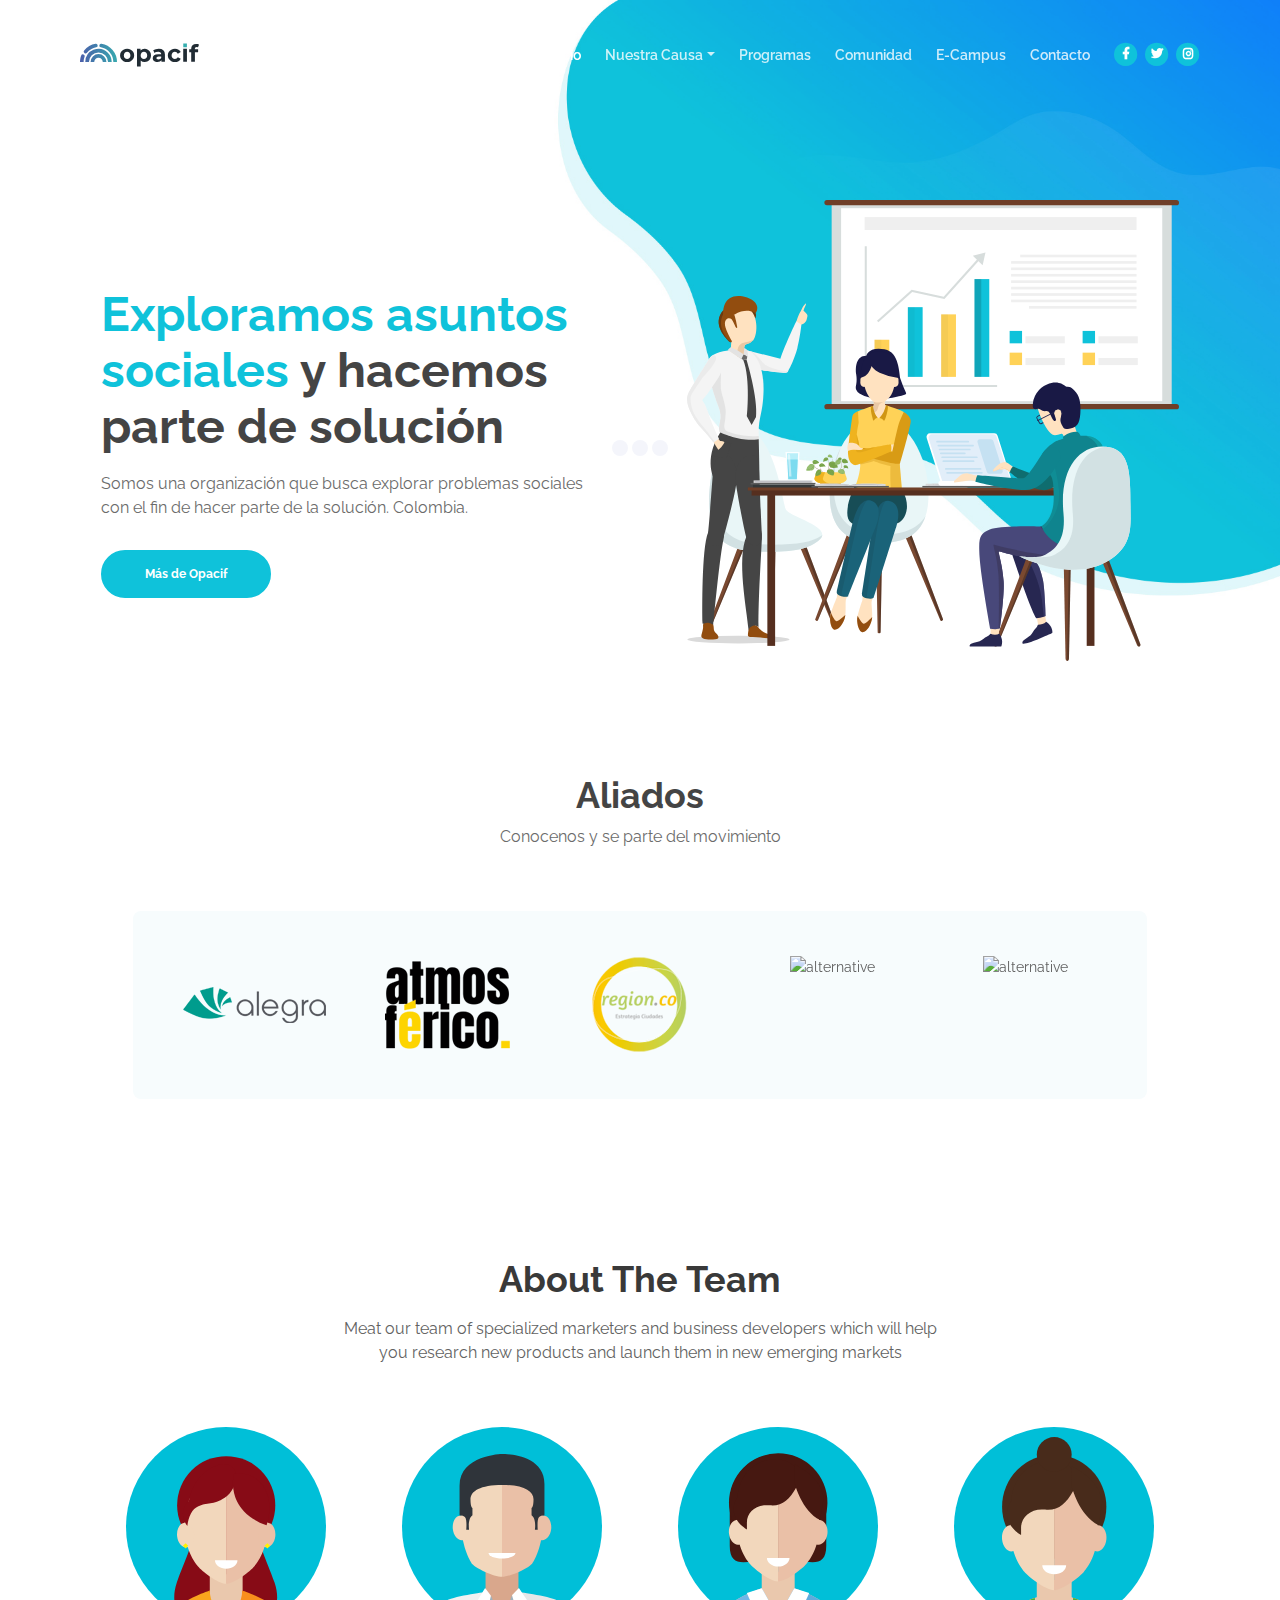
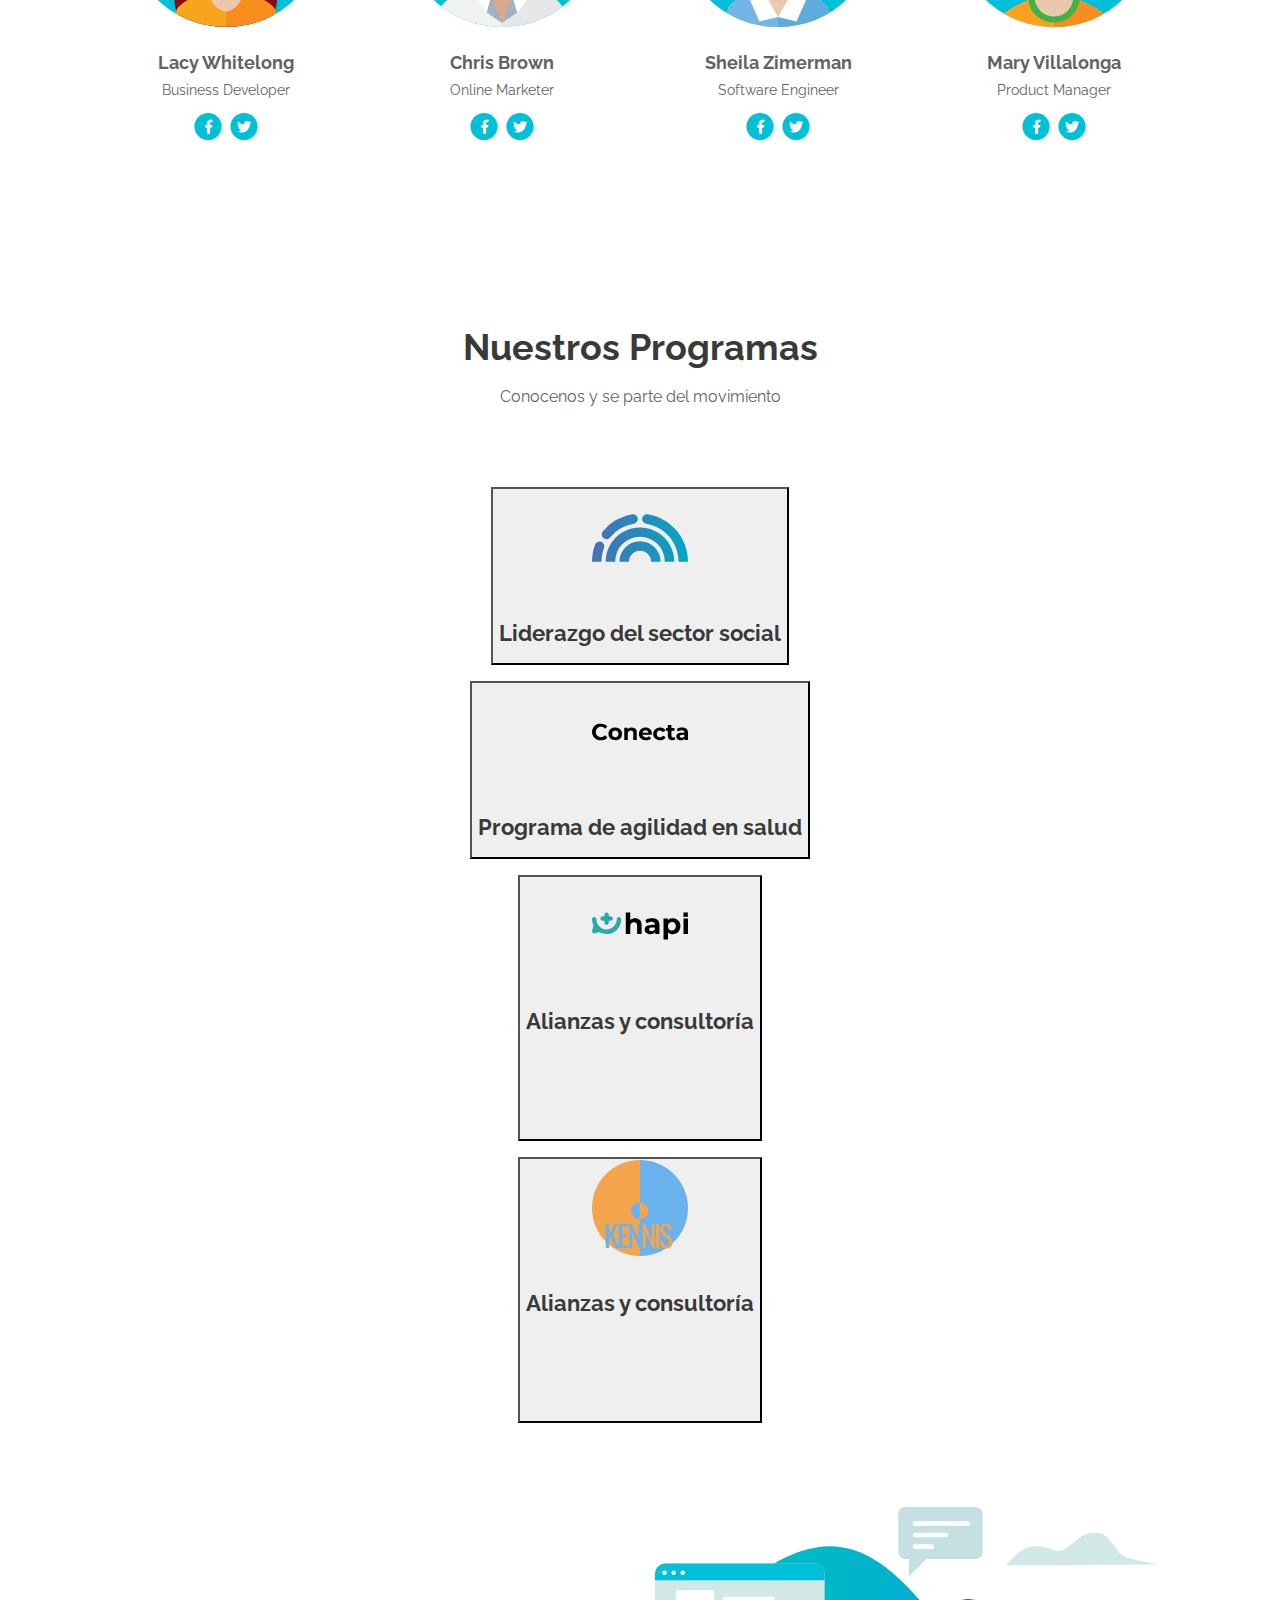
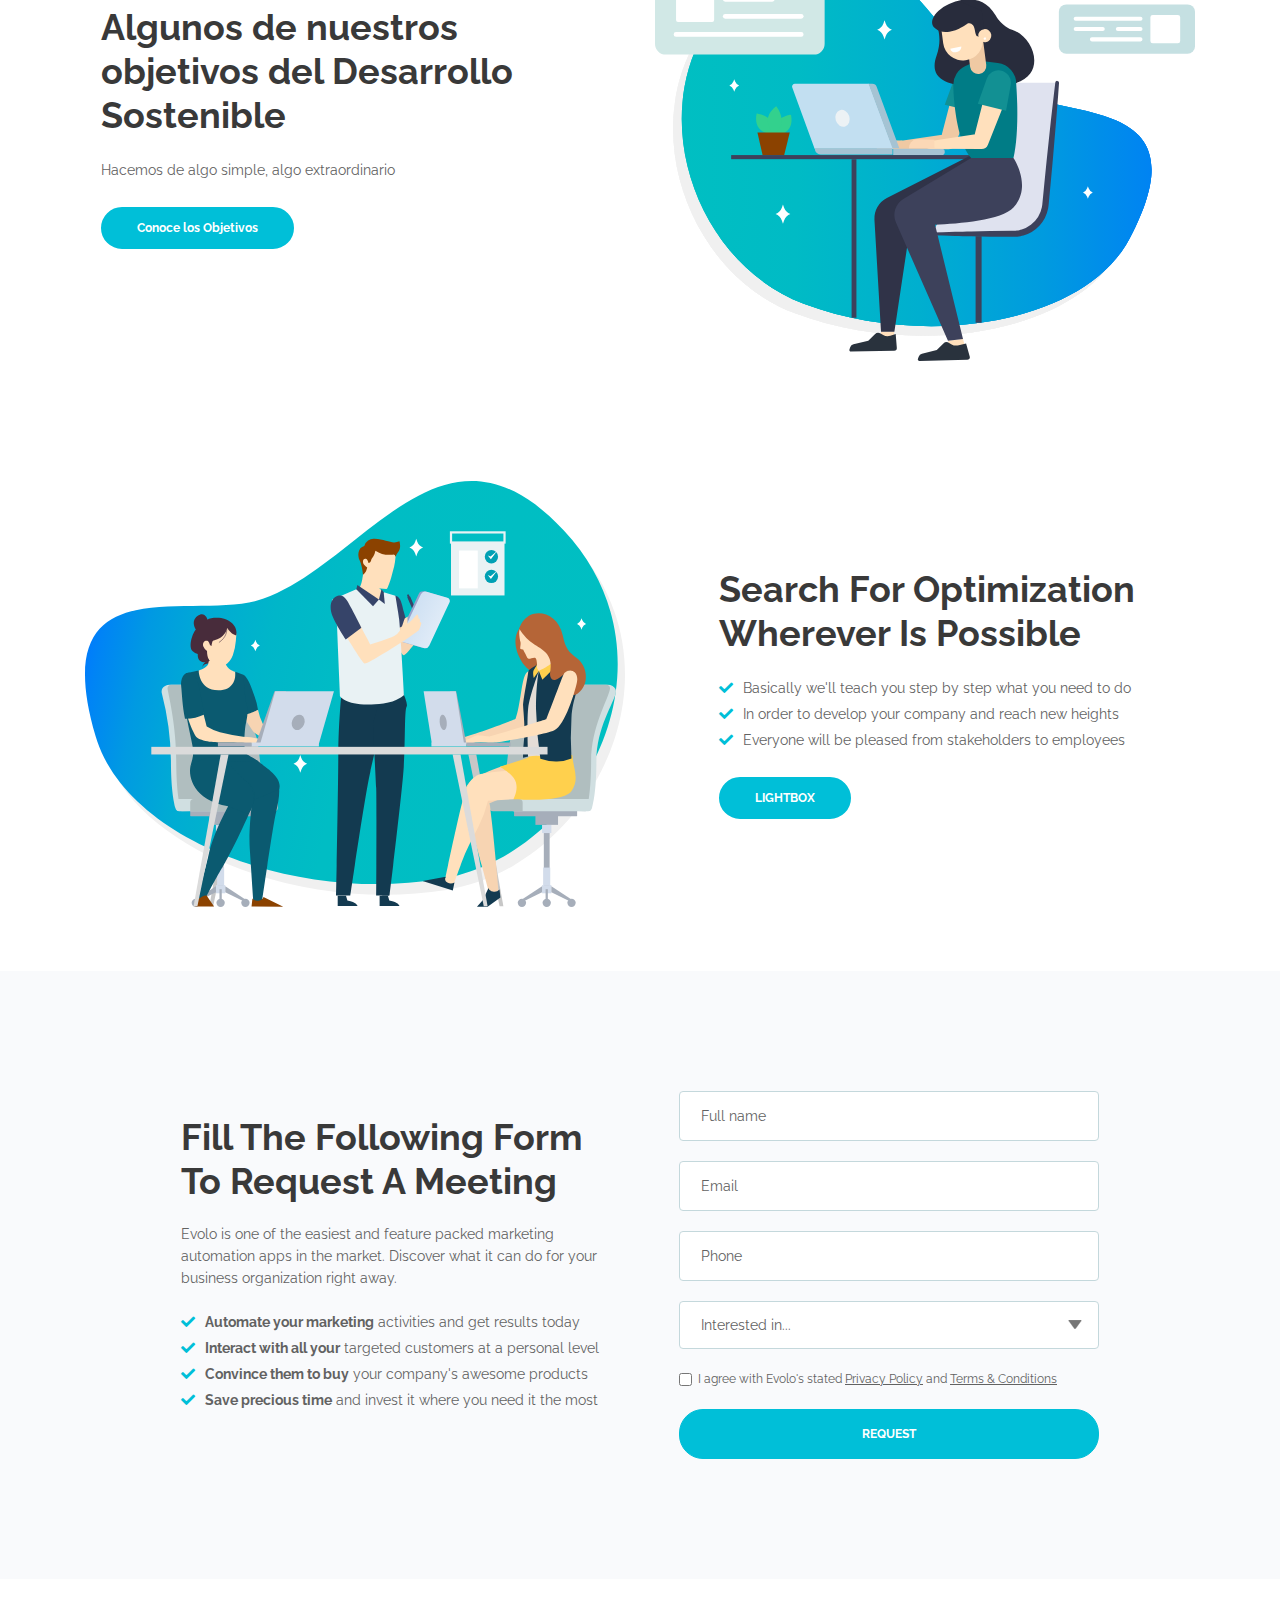
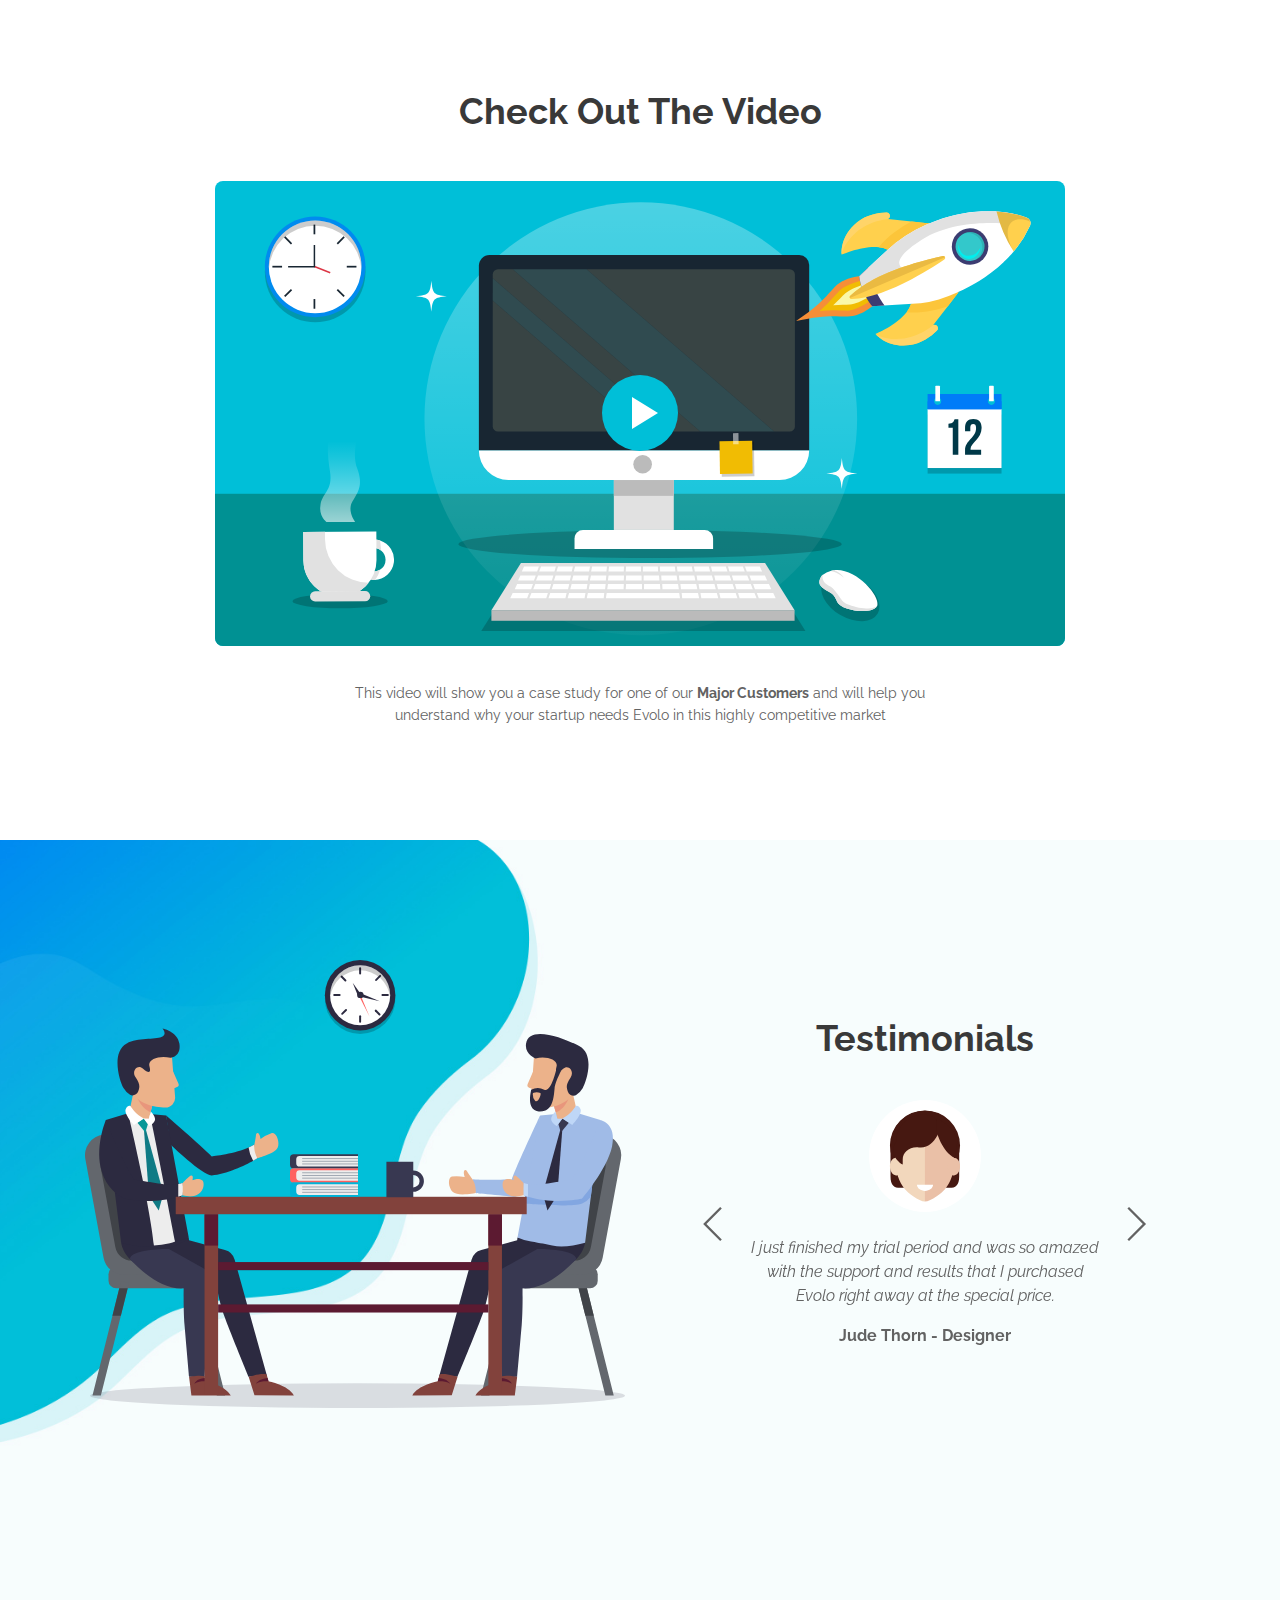
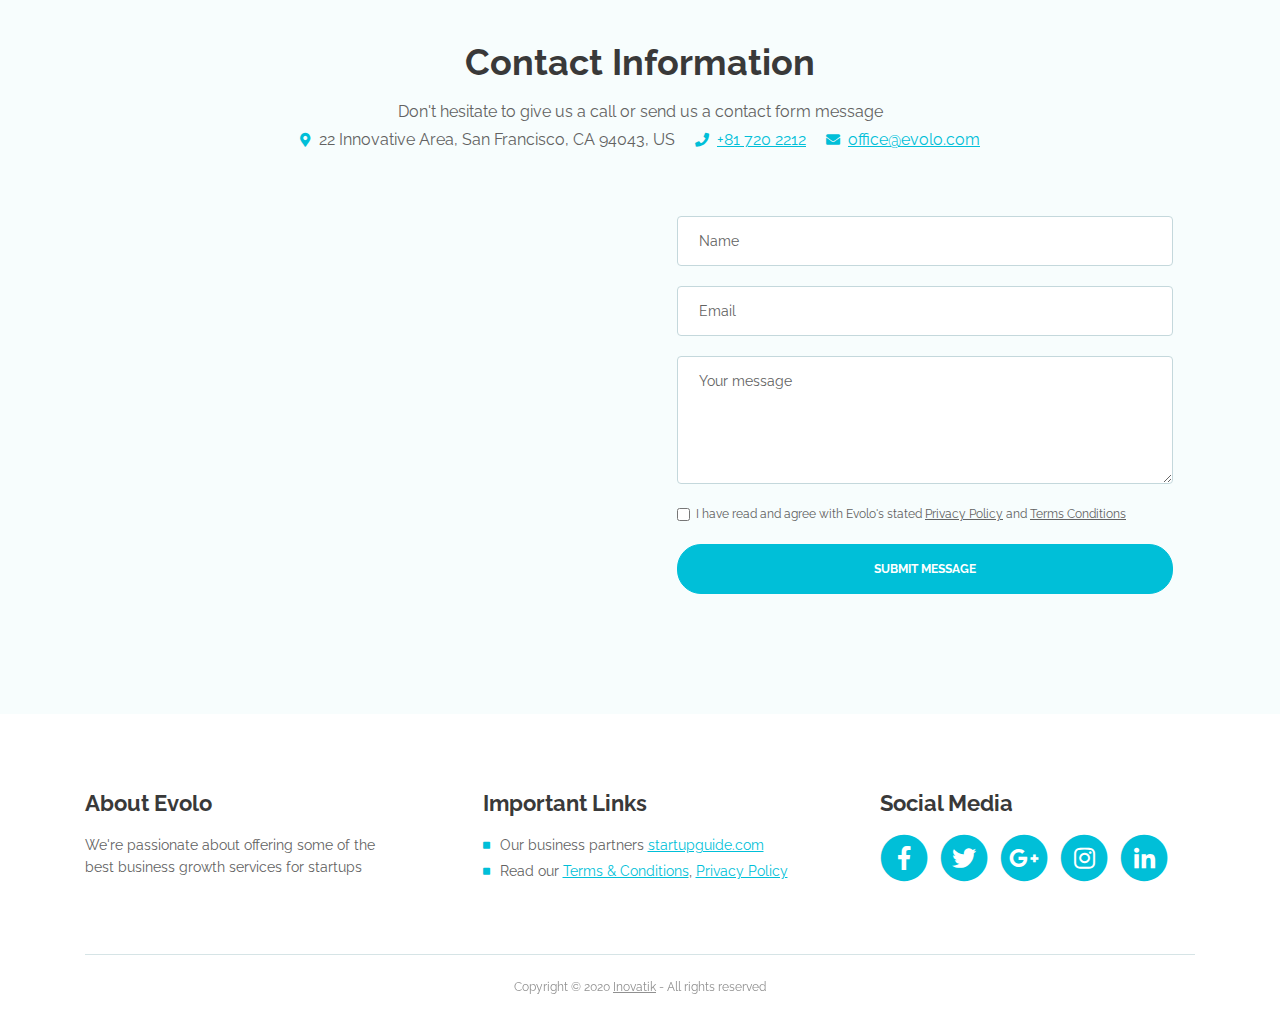
==== commit d2f7bf07: "Cambios de interfaz" ====
--- a/index.html
+++ b/index.html
@@ -26,7 +26,10 @@
     <link href="css/fontawesome-all.css" rel="stylesheet">
     <link href="css/swiper.css" rel="stylesheet">
 	<link href="css/magnific-popup.css" rel="stylesheet">
-	<link href="css/styles.css" rel="stylesheet">
+    <link href="css/styles.css" rel="stylesheet">
+    
+    <link href="https://cdn.jsdelivr.net/npm/bootstrap@5.0.0-beta1/dist/css/bootstrap.min.css" rel="stylesheet" integrity="sha384-giJF6kkoqNQ00vy+HMDP7azOuL0xtbfIcaT9wjKHr8RbDVddVHyTfAAsrekwKmP1" crossorigin="anonymous">
+    <script src="https://cdn.jsdelivr.net/npm/bootstrap@5.0.0-beta1/dist/js/bootstrap.bundle.min.js" integrity="sha384-ygbV9kiqUc6oa4msXn9868pTtWMgiQaeYH7/t7LECLbyPA2x65Kgf80OJFdroafW" crossorigin="anonymous"></script>
 	
 	<!-- Favicon  -->
     <link rel="icon" href="images/FaviconOpacif.png">
@@ -63,12 +66,6 @@
                 <li class="nav-item">
                     <a class="nav-link page-scroll" href="#header">Inicio <span class="sr-only">(current)</span></a>
                 </li>
-                <li class="nav-item">
-                    <a class="nav-link page-scroll" href="#services">Programas</a>
-                </li>
-                <li class="nav-item">
-                    <a class="nav-link page-scroll" href="#request">Comunidad</a>
-                </li>
 
                 <!-- Dropdown Menu -->          
                 <li class="nav-item dropdown">
@@ -82,10 +79,16 @@
                 <!-- end of dropdown menu -->
 
                 <li class="nav-item">
-                    <a class="nav-link page-scroll" href="#contact">Contacto</a>
+                    <a class="nav-link page-scroll" href="#services">Programas</a>
                 </li>
                 <li class="nav-item">
-                    <a class="nav-link page-scroll" href="#">Campus Virtual</a>
+                    <a class="nav-link page-scroll" href="#request">Comunidad</a>
+                </li>
+                <li class="nav-item">
+                    <a class="nav-link page-scroll" href="#">E-Campus</a>
+                </li>
+                <li class="nav-item">
+                    <a class="nav-link page-scroll" href="#contact">Contacto</a>
                 </li>
             </ul>
             <span class="nav-item social-icons">
@@ -186,6 +189,119 @@
     </div> <!-- end of slider-1 -->
     <!-- end of customers -->
 
+     <!-- About -->
+     <div id="about" class="basic-4">
+        <div class="container">
+            <div class="row">
+                <div class="col-lg-12">
+                    <h2>About The Team</h2>
+                    <p class="p-heading p-large">Meat our team of specialized marketers and business developers which will help you research new products and launch them in new emerging markets</p>
+                </div> <!-- end of col -->
+            </div> <!-- end of row -->
+            <div class="row">
+                <div class="col-lg-12">
+                    
+                    <!-- Team Member -->
+                    <div class="team-member">
+                        <div class="image-wrapper">
+                            <img class="img-fluid" src="images/team-member-1.svg" alt="alternative">
+                        </div> <!-- end of image-wrapper -->
+                        <p class="p-large"><strong>Lacy Whitelong</strong></p>
+                        <p class="job-title">Business Developer</p>
+                        <span class="social-icons">
+                            <span class="fa-stack">
+                                <a href="#your-link">
+                                    <i class="fas fa-circle fa-stack-2x facebook"></i>
+                                    <i class="fab fa-facebook-f fa-stack-1x"></i>
+                                </a>
+                            </span>
+                            <span class="fa-stack">
+                                <a href="#your-link">
+                                    <i class="fas fa-circle fa-stack-2x twitter"></i>
+                                    <i class="fab fa-twitter fa-stack-1x"></i>
+                                </a>
+                            </span>
+                        </span> <!-- end of social-icons -->
+                    </div> <!-- end of team-member -->
+                    <!-- end of team member -->
+
+                    <!-- Team Member -->
+                    <div class="team-member">
+                        <div class="image-wrapper">
+                            <img class="img-fluid" src="images/team-member-2.svg" alt="alternative">
+                        </div> <!-- end of image wrapper -->
+                        <p class="p-large"><strong>Chris Brown</strong></p>
+                        <p class="job-title">Online Marketer</p>
+                        <span class="social-icons">
+                            <span class="fa-stack">
+                                <a href="#your-link">
+                                    <i class="fas fa-circle fa-stack-2x facebook"></i>
+                                    <i class="fab fa-facebook-f fa-stack-1x"></i>
+                                </a>
+                            </span>
+                            <span class="fa-stack">
+                                <a href="#your-link">
+                                    <i class="fas fa-circle fa-stack-2x twitter"></i>
+                                    <i class="fab fa-twitter fa-stack-1x"></i>
+                                </a>
+                            </span>
+                        </span> <!-- end of social-icons -->
+                    </div> <!-- end of team-member -->
+                    <!-- end of team member -->
+
+                    <!-- Team Member -->
+                    <div class="team-member">
+                        <div class="image-wrapper">
+                            <img class="img-fluid" src="images/team-member-3.svg" alt="alternative">
+                        </div> <!-- end of image wrapper -->
+                        <p class="p-large"><strong>Sheila Zimerman</strong></p>
+                        <p class="job-title">Software Engineer</p>
+                        <span class="social-icons">
+                            <span class="fa-stack">
+                                <a href="#your-link">
+                                    <i class="fas fa-circle fa-stack-2x facebook"></i>
+                                    <i class="fab fa-facebook-f fa-stack-1x"></i>
+                                </a>
+                            </span>
+                            <span class="fa-stack">
+                                <a href="#your-link">
+                                    <i class="fas fa-circle fa-stack-2x twitter"></i>
+                                    <i class="fab fa-twitter fa-stack-1x"></i>
+                                </a>
+                            </span>
+                        </span> <!-- end of social-icons -->
+                    </div> <!-- end of team-member -->
+                    <!-- end of team member -->
+
+                    <!-- Team Member -->
+                    <div class="team-member">
+                        <div class="image-wrapper">
+                            <img class="img-fluid" src="images/team-member-4.svg" alt="alternative">
+                        </div> <!-- end of image wrapper -->
+                        <p class="p-large"><strong>Mary Villalonga</strong></p>
+                        <p class="job-title">Product Manager</p>
+                        <span class="social-icons">
+                            <span class="fa-stack">
+                                <a href="#your-link">
+                                    <i class="fas fa-circle fa-stack-2x facebook"></i>
+                                    <i class="fab fa-facebook-f fa-stack-1x"></i>
+                                </a>
+                            </span>
+                            <span class="fa-stack">
+                                <a href="#your-link">
+                                    <i class="fas fa-circle fa-stack-2x twitter"></i>
+                                    <i class="fab fa-twitter fa-stack-1x"></i>
+                                </a>
+                            </span>
+                        </span> <!-- end of social-icons -->
+                    </div> <!-- end of team-member -->
+                    <!-- end of team member -->
+
+                </div> <!-- end of col -->
+            </div> <!-- end of row -->
+        </div> <!-- end of container -->
+    </div> <!-- end of basic-4 -->
+    <!-- end of about -->
 
     <!-- Services -->
     <div id="services" class="cards-1">
@@ -197,47 +313,63 @@
                 </div> <!-- end of col -->
             </div> <!-- end of row -->
             <div class="row">
-                <div class="col-lg-12">
-
-                    <!-- Card -->
-                    <div class="card">
-                        <img class="card-image" src="images/Opacif-Icon.svg" alt="alternative">
-                        <div class="card-body">
-                            <h4 class="card-title">Liderazgo del sector social</h4>
-                            <p>Acompañamos a organizaciones sociales en la ágil adopción de nuevas prácticas de gestión y mentalidad digital, superando barreras de distancia geográfica, contexto social y acceso a recursos. ¡y de forma remota!</p>
+                <div class="w-50 p-3 container col-lg-12">
+                    <div class="accordion accordion-flush" id="accordionFlushExample">
+                        <div class="accordion-item">
+                          <h2 class="accordion-header" id="flush-headingOne">
+                            <button class="accordion-button collapsed" type="button" data-bs-toggle="collapse" data-bs-target="#flush-collapseOne" aria-expanded="false" aria-controls="flush-collapseOne">
+                                <img class="card-image" src="images/Opacif-Icon.svg" alt="alternative">
+                                <div class="card-body">
+                                    <h4 class="card-title">Liderazgo del sector social</h4>
+                                </div>
+                            </button>
+                          </h2>
+                          <div id="flush-collapseOne" class="accordion-collapse collapse" aria-labelledby="flush-headingOne" data-bs-parent="#accordionFlushExample">
+                            <div class="accordion-body">Acompañamos a organizaciones sociales en la ágil adopción de nuevas prácticas de gestión y mentalidad digital, superando barreras de distancia geográfica, contexto social y acceso a recursos. ¡y de forma remota!</div>
+                          </div>
                         </div>
-                    </div>
-                    <!-- end of card -->
-
-                    <!-- Card -->
-                    <div class="card">
-                        <img class="card-image" src="images/conecta-icon.svg" alt="alternative">
-                        <div class="card-body">
-                            <h4 class="card-title">Programa de agilidad en salud</h4>
-                            <p>Diseñamos propuestas para mitigar las barreras que dificultan el acceso a servicios de salud de calidad para población en zonas rurales. Lo hacemos centrados en el usuario, basados en datos y con ayuda de la tecnología.</p>
+        
+                        <div class="accordion-item">
+                          <h2 class="accordion-header" id="flush-headingTwo">
+                            <button class="accordion-button collapsed" type="button" data-bs-toggle="collapse" data-bs-target="#flush-collapseTwo" aria-expanded="false" aria-controls="flush-collapseTwo">
+                                <img class="card-image" src="images/conecta-icon.svg" alt="alternative">
+                                <div class="card-body">
+                                    <h4 class="card-title">Programa de agilidad en salud</h4>
+                                </div>
+                            </button>
+                          </h2>
+                          <div id="flush-collapseTwo" class="accordion-collapse collapse" aria-labelledby="flush-headingTwo" data-bs-parent="#accordionFlushExample">
+                            <div class="accordion-body">Diseñamos propuestas para mitigar las barreras que dificultan el acceso a servicios de salud de calidad para población en zonas rurales. Lo hacemos centrados en el usuario, basados en datos y con ayuda de la tecnología.</div>
+                          </div>
                         </div>
-                    </div>
-                    <!-- end of card -->
-                    <!-- Card -->
-                    <div class="card">
-                        <img class="card-image" src="images/Hapi-icon.svg" alt="alternative">
-                        <div class="card-body">
-                            <h4 class="card-title">Alianzas y consultoría</h4><br><br>
-                            <p>Nos gusta compartir la ideas, explorar soluciones en equipo y ejecutar planes colectivamente. Somos curiosos digitales y si tienes un reto que te gustaría resolver, puedes contar con nosotros para eso.</p>
+        
+                        <div class="accordion-item">
+                          <h2 class="accordion-header" id="flush-headingThree">
+                            <button class="accordion-button collapsed" type="button" data-bs-toggle="collapse" data-bs-target="#flush-collapseThree" aria-expanded="false" aria-controls="flush-collapseThree">
+                                <img class="card-image" src="images/Hapi-icon.svg" alt="alternative">
+                                <div class="card-body">
+                                    <h4 class="card-title">Alianzas y consultoría</h4><br><br>
+                                </div>
+                            </button>
+                          </h2>
+                          <div id="flush-collapseThree" class="accordion-collapse collapse" aria-labelledby="flush-headingThree" data-bs-parent="#accordionFlushExample">
+                            <div class="accordion-body">Nos gusta compartir la ideas, explorar soluciones en equipo y ejecutar planes colectivamente. Somos curiosos digitales y si tienes un reto que te gustaría resolver, puedes contar con nosotros para eso.</div>
+                          </div>
                         </div>
-                    </div>
-                    <!-- end of card -->
-
-                    <!-- Card -->
-                    <div class="card">
-                        <img class="card-image" src="images/LogoKennis.svg" alt="alternative">
-                        <div class="card-body">
-                            <h4 class="card-title">Alianzas y consultoría</h4><br><br>
-                            <p>Nos gusta compartir la ideas, explorar soluciones en equipo y ejecutar planes colectivamente. Somos curiosos digitales y si tienes un reto que te gustaría resolver, puedes contar con nosotros para eso.</p>
-                        </div>
-                    </div>
-                    <!-- end of card -->
-                    
+                        <div class="accordion-item">
+                            <h2 class="accordion-header" id="flush-headingFour">
+                              <button class="accordion-button collapsed" type="button" data-bs-toggle="collapse" data-bs-target="#flush-collapseFour" aria-expanded="false" aria-controls="flush-collapseThree">
+                                  <img class="card-image" src="images/LogoKennis.svg" alt="alternative">
+                                <div class="card-body">
+                                    <h4 class="card-title">Alianzas y consultoría</h4><br><br>
+                                </div>
+                              </button>
+                            </h2>
+                            <div id="flush-collapseFour" class="accordion-collapse collapse" aria-labelledby="flush-headingThree" data-bs-parent="#accordionFlushExample">
+                              <div class="accordion-body">Nos gusta compartir la ideas, explorar soluciones en equipo y ejecutar planes colectivamente. Somos curiosos digitales y si tienes un reto que te gustaría resolver, puedes contar con nosotros para eso.</div>
+                            </div>
+                          </div>
+                      </div>
                 </div> <!-- end of col -->
             </div> <!-- end of row -->
         </div> <!-- end of container -->
@@ -570,122 +702,6 @@
     </div> <!-- end of slider-2 -->
     <!-- end of testimonials -->
 
-
-    <!-- About -->
-    <div id="about" class="basic-4">
-        <div class="container">
-            <div class="row">
-                <div class="col-lg-12">
-                    <h2>About The Team</h2>
-                    <p class="p-heading p-large">Meat our team of specialized marketers and business developers which will help you research new products and launch them in new emerging markets</p>
-                </div> <!-- end of col -->
-            </div> <!-- end of row -->
-            <div class="row">
-                <div class="col-lg-12">
-                    
-                    <!-- Team Member -->
-                    <div class="team-member">
-                        <div class="image-wrapper">
-                            <img class="img-fluid" src="images/team-member-1.svg" alt="alternative">
-                        </div> <!-- end of image-wrapper -->
-                        <p class="p-large"><strong>Lacy Whitelong</strong></p>
-                        <p class="job-title">Business Developer</p>
-                        <span class="social-icons">
-                            <span class="fa-stack">
-                                <a href="#your-link">
-                                    <i class="fas fa-circle fa-stack-2x facebook"></i>
-                                    <i class="fab fa-facebook-f fa-stack-1x"></i>
-                                </a>
-                            </span>
-                            <span class="fa-stack">
-                                <a href="#your-link">
-                                    <i class="fas fa-circle fa-stack-2x twitter"></i>
-                                    <i class="fab fa-twitter fa-stack-1x"></i>
-                                </a>
-                            </span>
-                        </span> <!-- end of social-icons -->
-                    </div> <!-- end of team-member -->
-                    <!-- end of team member -->
-
-                    <!-- Team Member -->
-                    <div class="team-member">
-                        <div class="image-wrapper">
-                            <img class="img-fluid" src="images/team-member-2.svg" alt="alternative">
-                        </div> <!-- end of image wrapper -->
-                        <p class="p-large"><strong>Chris Brown</strong></p>
-                        <p class="job-title">Online Marketer</p>
-                        <span class="social-icons">
-                            <span class="fa-stack">
-                                <a href="#your-link">
-                                    <i class="fas fa-circle fa-stack-2x facebook"></i>
-                                    <i class="fab fa-facebook-f fa-stack-1x"></i>
-                                </a>
-                            </span>
-                            <span class="fa-stack">
-                                <a href="#your-link">
-                                    <i class="fas fa-circle fa-stack-2x twitter"></i>
-                                    <i class="fab fa-twitter fa-stack-1x"></i>
-                                </a>
-                            </span>
-                        </span> <!-- end of social-icons -->
-                    </div> <!-- end of team-member -->
-                    <!-- end of team member -->
-
-                    <!-- Team Member -->
-                    <div class="team-member">
-                        <div class="image-wrapper">
-                            <img class="img-fluid" src="images/team-member-3.svg" alt="alternative">
-                        </div> <!-- end of image wrapper -->
-                        <p class="p-large"><strong>Sheila Zimerman</strong></p>
-                        <p class="job-title">Software Engineer</p>
-                        <span class="social-icons">
-                            <span class="fa-stack">
-                                <a href="#your-link">
-                                    <i class="fas fa-circle fa-stack-2x facebook"></i>
-                                    <i class="fab fa-facebook-f fa-stack-1x"></i>
-                                </a>
-                            </span>
-                            <span class="fa-stack">
-                                <a href="#your-link">
-                                    <i class="fas fa-circle fa-stack-2x twitter"></i>
-                                    <i class="fab fa-twitter fa-stack-1x"></i>
-                                </a>
-                            </span>
-                        </span> <!-- end of social-icons -->
-                    </div> <!-- end of team-member -->
-                    <!-- end of team member -->
-
-                    <!-- Team Member -->
-                    <div class="team-member">
-                        <div class="image-wrapper">
-                            <img class="img-fluid" src="images/team-member-4.svg" alt="alternative">
-                        </div> <!-- end of image wrapper -->
-                        <p class="p-large"><strong>Mary Villalonga</strong></p>
-                        <p class="job-title">Product Manager</p>
-                        <span class="social-icons">
-                            <span class="fa-stack">
-                                <a href="#your-link">
-                                    <i class="fas fa-circle fa-stack-2x facebook"></i>
-                                    <i class="fab fa-facebook-f fa-stack-1x"></i>
-                                </a>
-                            </span>
-                            <span class="fa-stack">
-                                <a href="#your-link">
-                                    <i class="fas fa-circle fa-stack-2x twitter"></i>
-                                    <i class="fab fa-twitter fa-stack-1x"></i>
-                                </a>
-                            </span>
-                        </span> <!-- end of social-icons -->
-                    </div> <!-- end of team-member -->
-                    <!-- end of team member -->
-
-                </div> <!-- end of col -->
-            </div> <!-- end of row -->
-        </div> <!-- end of container -->
-    </div> <!-- end of basic-4 -->
-    <!-- end of about -->
-
-
     <!-- Contact -->
     <div id="contact" class="form-2">
         <div class="container">
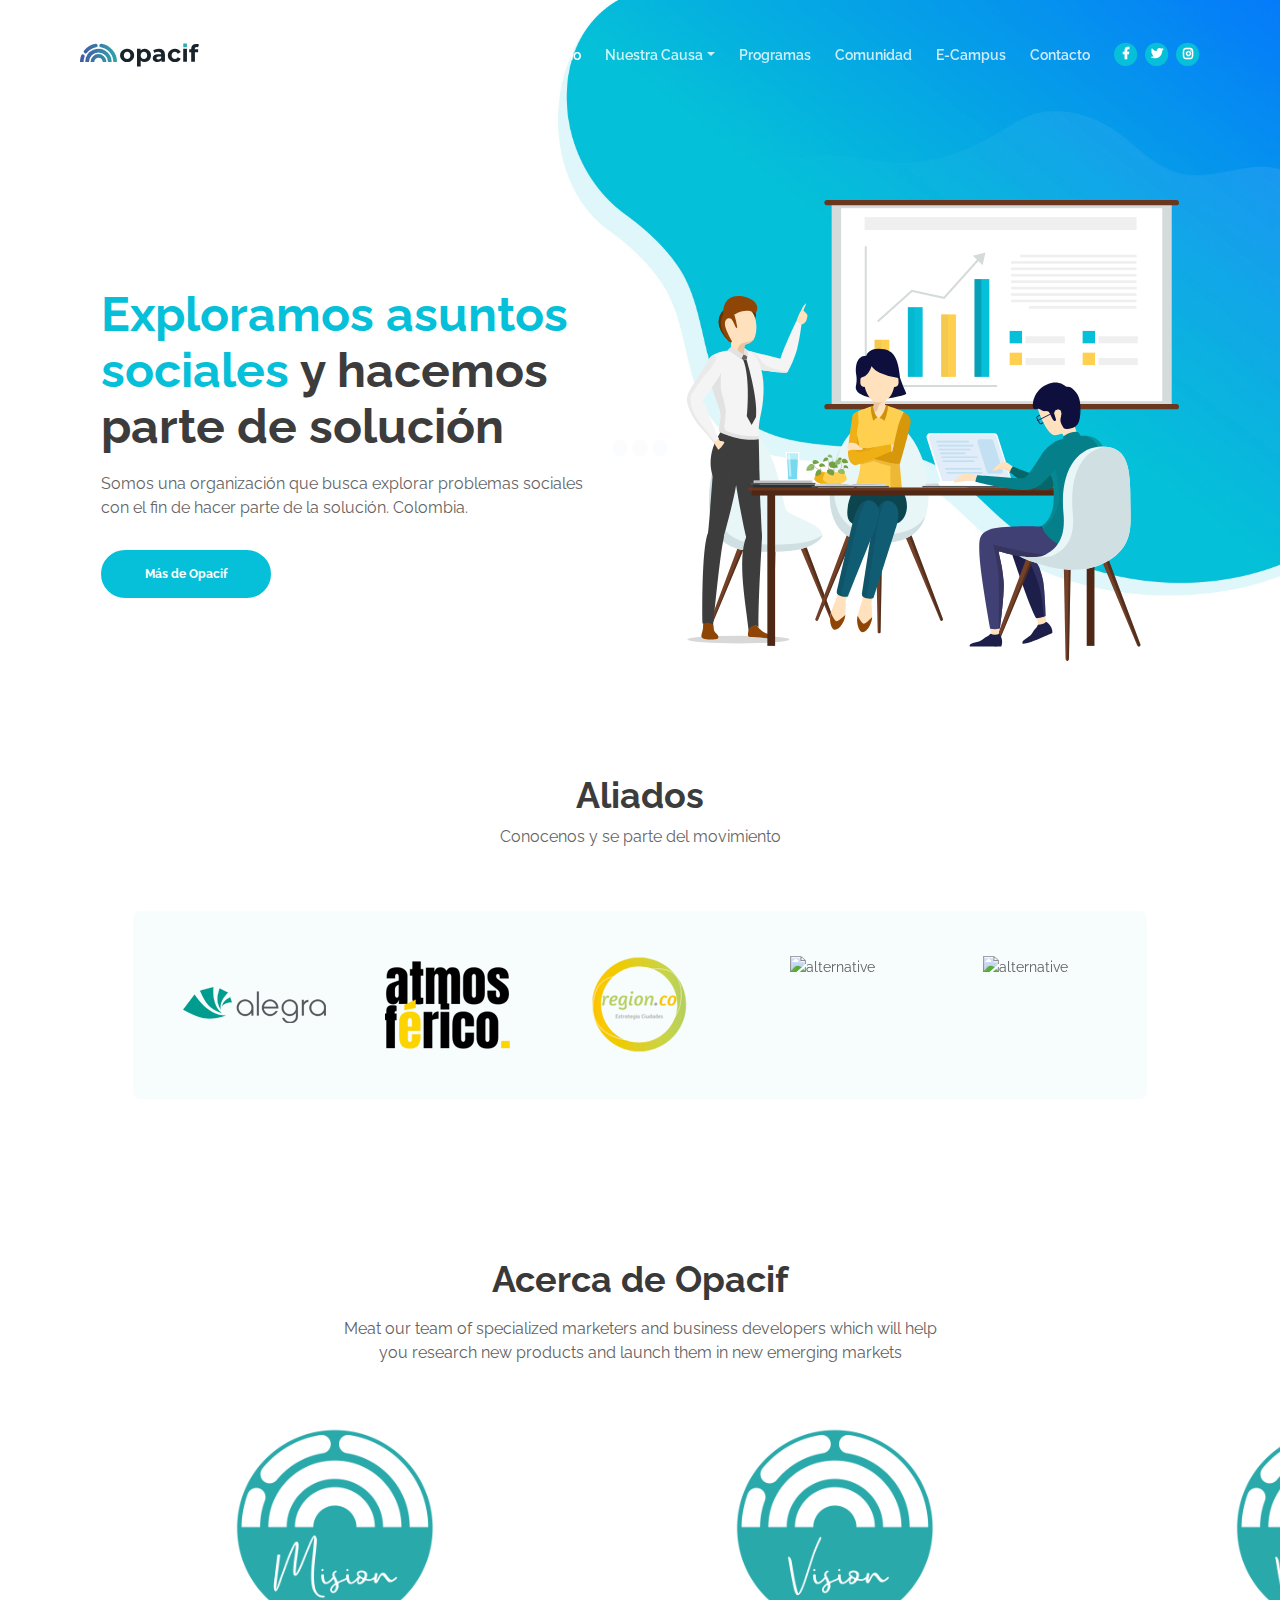
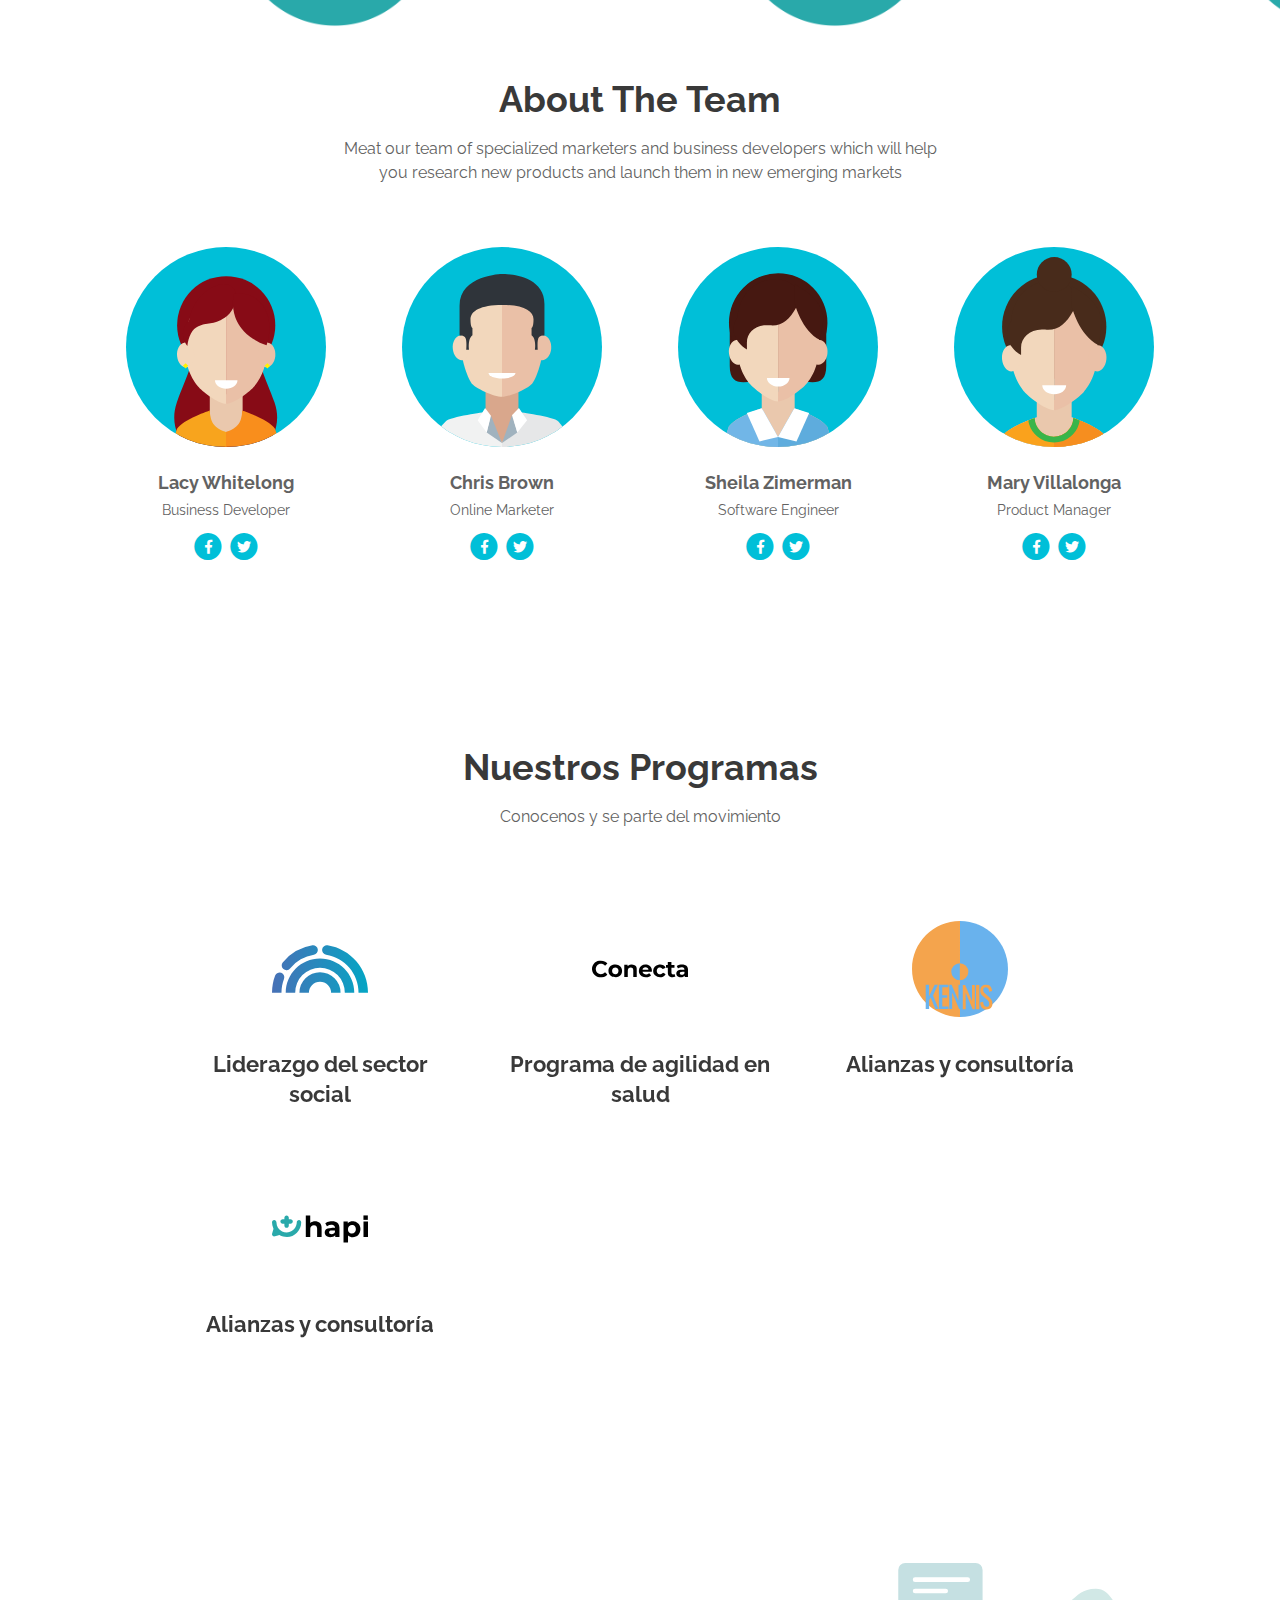
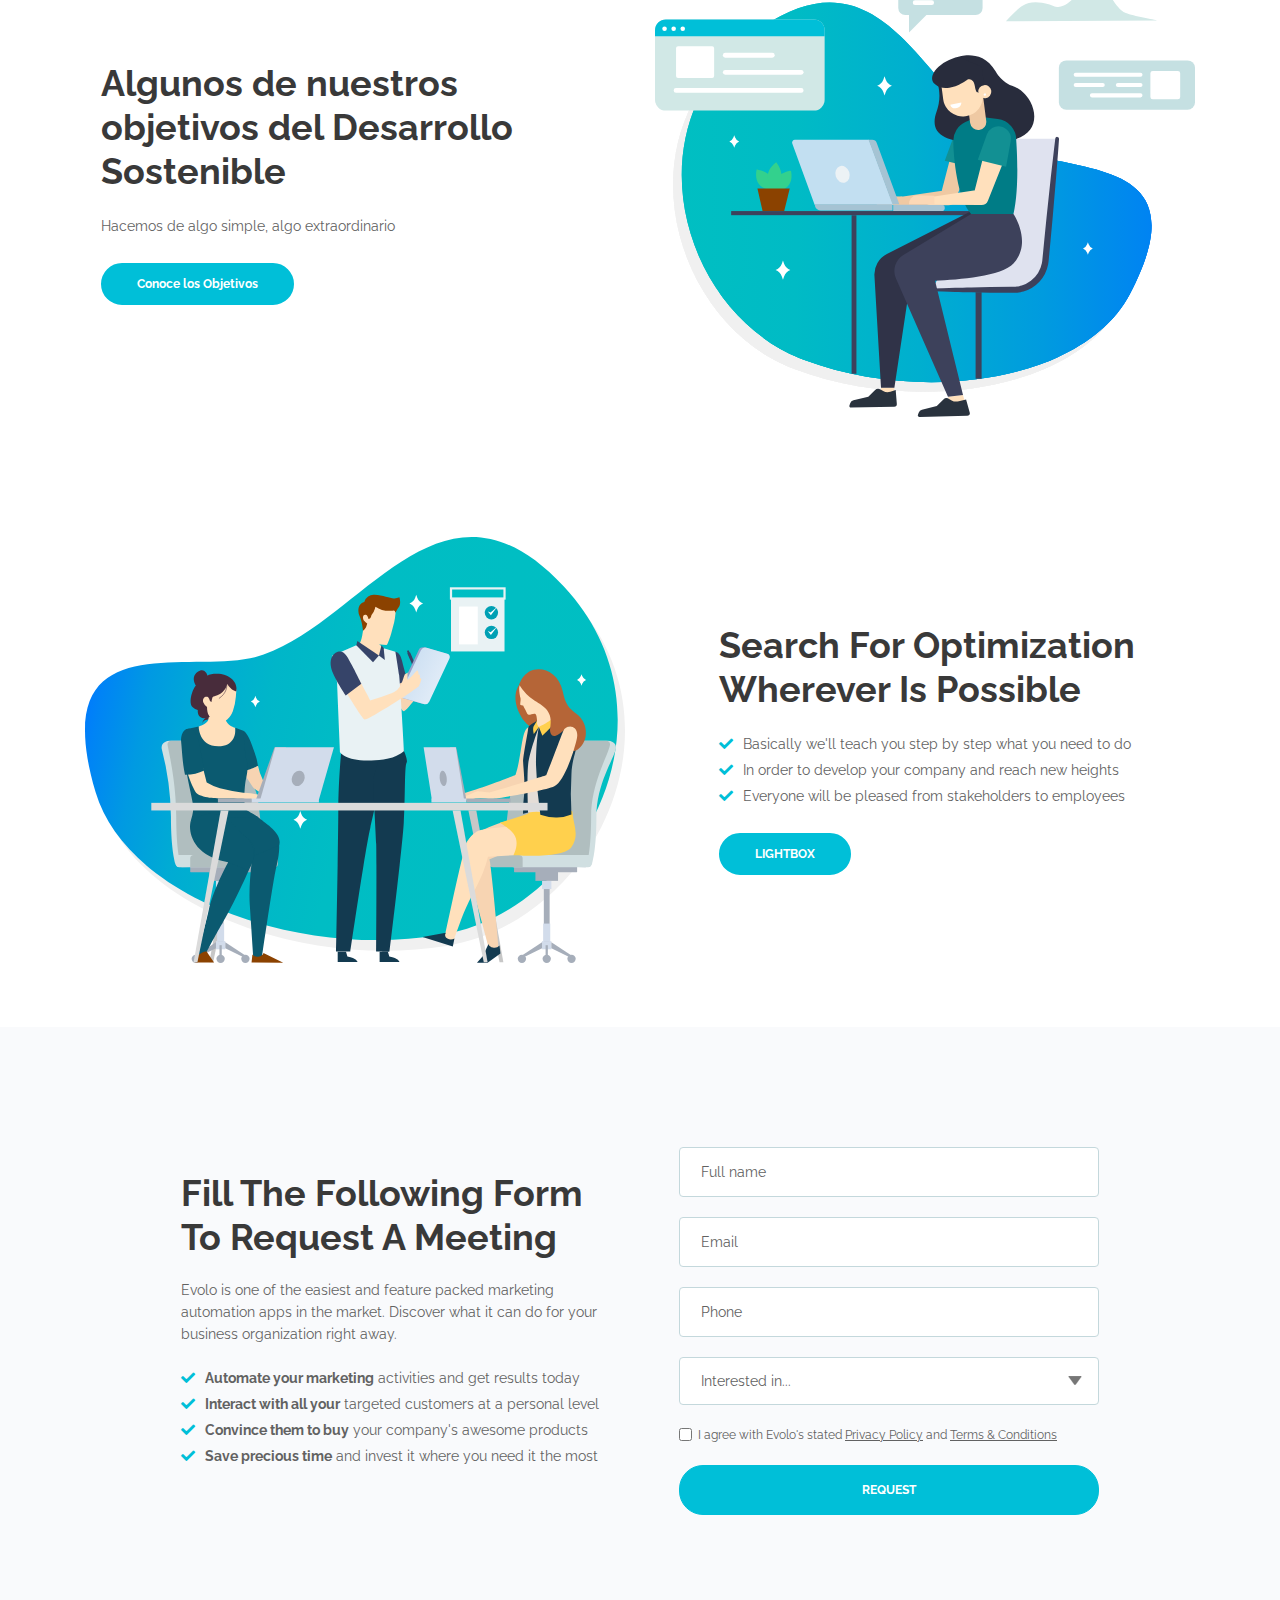
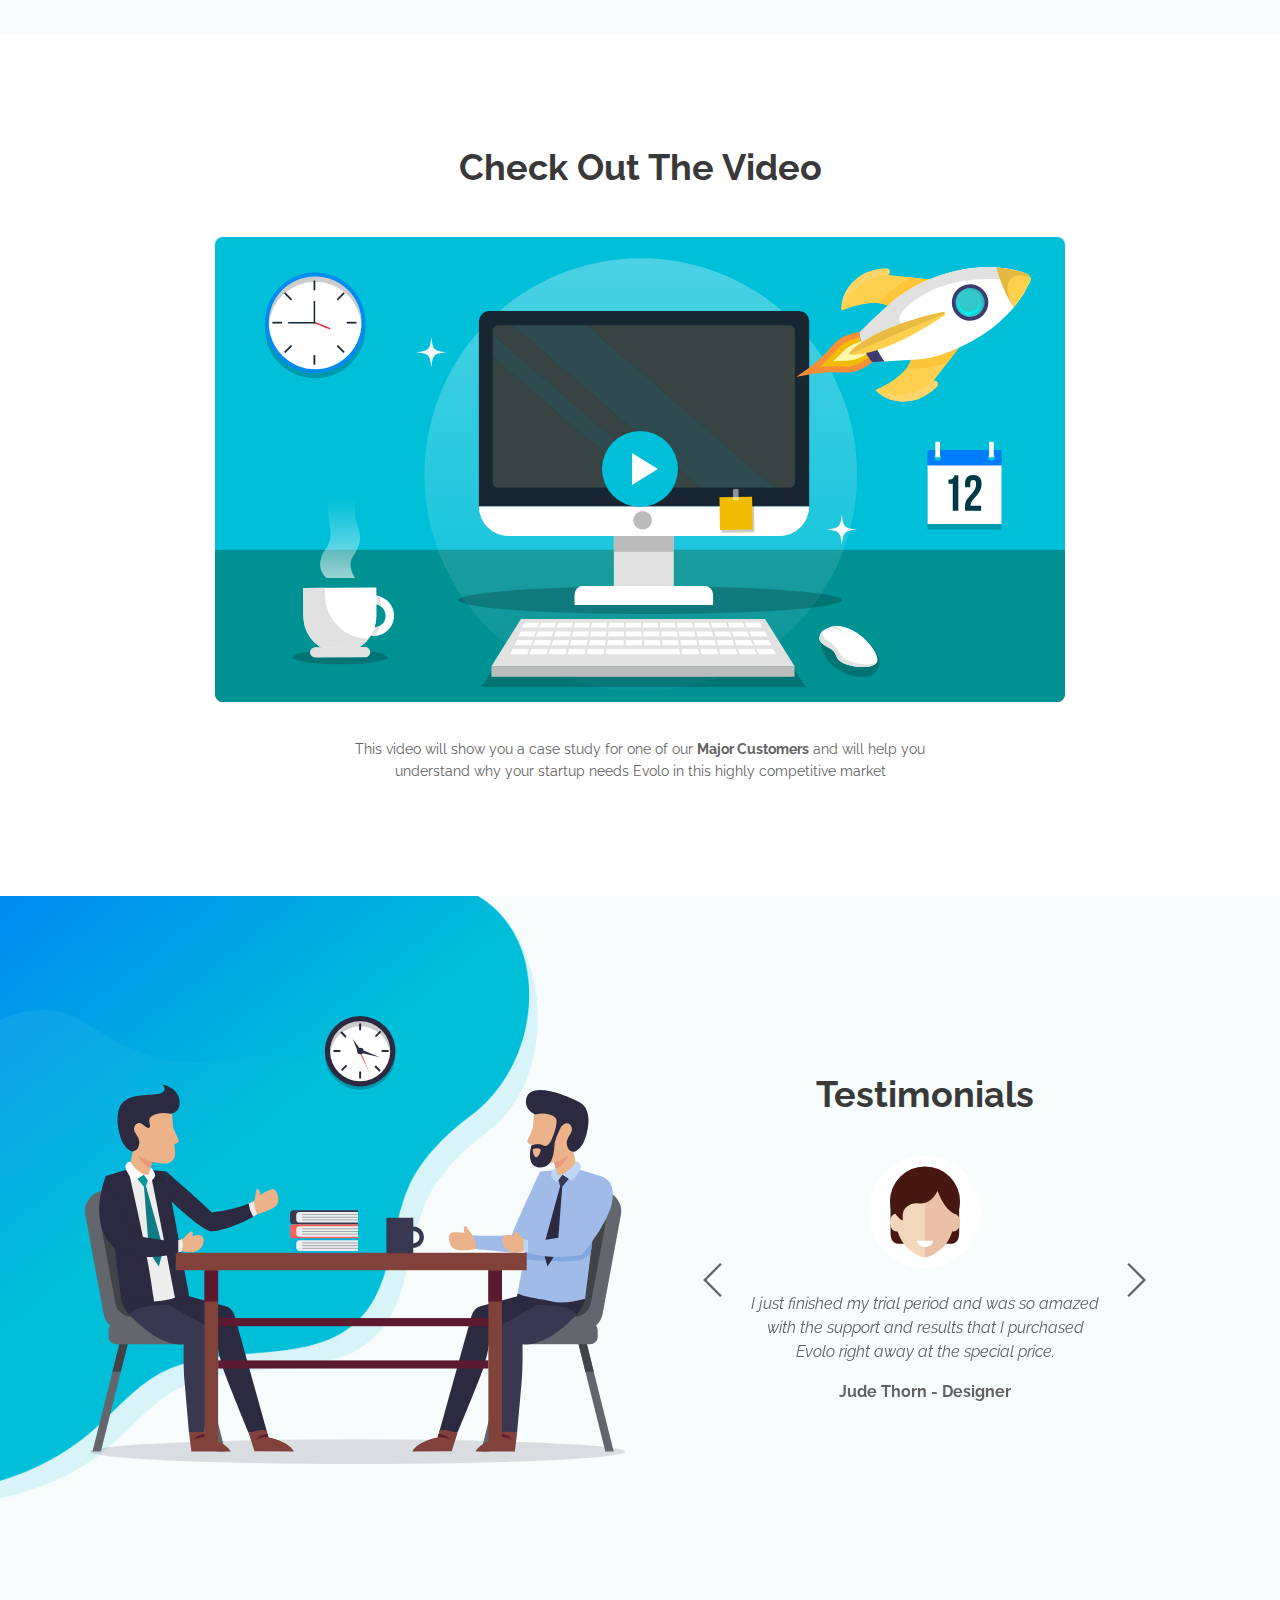
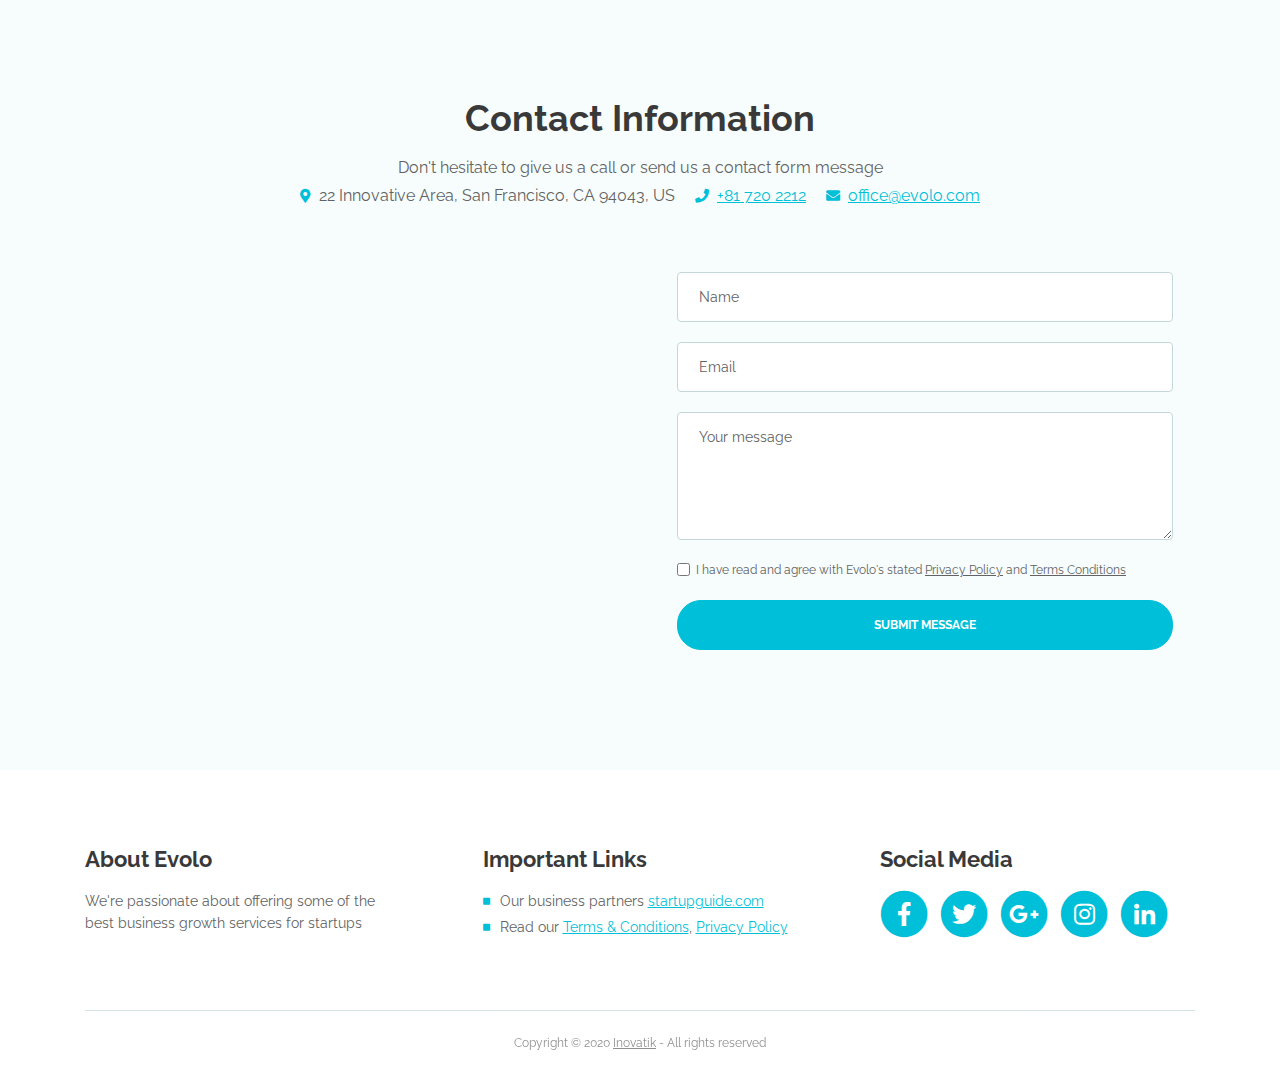
==== commit c1f172b8: "Cambios y Agrego de informacion" ====
--- a/index.html
+++ b/index.html
@@ -30,7 +30,10 @@
     
     <link href="https://cdn.jsdelivr.net/npm/bootstrap@5.0.0-beta1/dist/css/bootstrap.min.css" rel="stylesheet" integrity="sha384-giJF6kkoqNQ00vy+HMDP7azOuL0xtbfIcaT9wjKHr8RbDVddVHyTfAAsrekwKmP1" crossorigin="anonymous">
     <script src="https://cdn.jsdelivr.net/npm/bootstrap@5.0.0-beta1/dist/js/bootstrap.bundle.min.js" integrity="sha384-ygbV9kiqUc6oa4msXn9868pTtWMgiQaeYH7/t7LECLbyPA2x65Kgf80OJFdroafW" crossorigin="anonymous"></script>
-	
+    
+    <link rel="stylesheet" type="text/css" href="css/normalize.css" />
+	<link rel="stylesheet" type="text/css" href="css/component.css" />
+    
 	<!-- Favicon  -->
     <link rel="icon" href="images/FaviconOpacif.png">
 </head>
@@ -194,6 +197,59 @@
         <div class="container">
             <div class="row">
                 <div class="col-lg-12">
+                    <h2>Acerca de Opacif</h2>
+                    <p class="p-heading p-large">Meat our team of specialized marketers and business developers which will help you research new products and launch them in new emerging markets</p>
+                </div> <!-- end of col -->
+            </div> <!-- end of row -->
+            <div class="conteiner">
+                <div class="cont">
+                <div class="demo">
+                    <figure class="imghvr-push-up"><img src="images/icon-mision.png" width="200px" alt="example-image">
+                      <figcaption>
+                        <h3>Misión Opacif</h3>
+                        <div class="accordion-body">Desarrollamos soluciones basadas en conocimiento colectivo y tecnología, para agilizar la conversión de ideas e iniciativas en acciones y experiencias prácticas de impacto social.</div>
+                      </figcaption>
+                    </figure>
+                  </div>
+                  <div class="demo">
+                    <figure class="imghvr-push-up"><img src="images/icon-vision.png" width="200px" alt="example-image">
+                      <figcaption>
+                        <h3>Visión Opacif</h3>
+                        <div class="accordion-body">Las personas toman decisiones que priorizan la vida y la cooperación, logrando transformar ágilmente las adversidades con acciones prácticas y recursivas.</div>
+                      </figcaption>
+                    </figure>
+                  </div>
+                  <div class="demo">
+                    <figure class="imghvr-push-up"><img src="images/icon-value.png" width="200px" alt="example-image">
+                      <figcaption>
+                        <h3>Valores</h3>
+                        <ul class="list-unstyled li-space-lg">
+                            <li class="media">
+                                <i class="fas fa-check"></i><div class="media-body">Autogestón</div>
+                            </li>
+                            <li class="media">
+                                <i class="fas fa-check"></i><div class="media-body">Diversidad</div>
+                            </li>
+                            <li class="media">
+                                <i class="fas fa-check"></i><div class="media-body">Orientación a Soluciones</div>
+                            </li>
+                            <li class="media">
+                                <i class="fas fa-check"></i><div class="media-body">Pensamiento global</div>
+                            </li>
+                            <li class="media">
+                                <i class="fas fa-check"></i><div class="media-body">Experiencia en la reflexión</div>
+                            </li>
+                        </ul>
+                      </figcaption>
+                    </figure>
+                  </div>
+                </div>
+            </div> <!-- end of row -->
+
+        </div> <!-- end of container -->
+        <div class="container">
+            <div class="row">
+                <div class="col-lg-12">
                     <h2>About The Team</h2>
                     <p class="p-heading p-large">Meat our team of specialized marketers and business developers which will help you research new products and launch them in new emerging markets</p>
                 </div> <!-- end of col -->
@@ -312,69 +368,74 @@
                     <p class="p-heading p-large">Conocenos y se parte del movimiento</p>
                 </div> <!-- end of col -->
             </div> <!-- end of row -->
-            <div class="row">
-                <div class="w-50 p-3 container col-lg-12">
-                    <div class="accordion accordion-flush" id="accordionFlushExample">
-                        <div class="accordion-item">
-                          <h2 class="accordion-header" id="flush-headingOne">
-                            <button class="accordion-button collapsed" type="button" data-bs-toggle="collapse" data-bs-target="#flush-collapseOne" aria-expanded="false" aria-controls="flush-collapseOne">
+
+            <div class="wrapper">
+                <ul class="stage clearfix">
+    
+                    <li class="scene">
+                        <div class="movie" onclick="return true">
+                            <div class="poster">
                                 <img class="card-image" src="images/Opacif-Icon.svg" alt="alternative">
-                                <div class="card-body">
-                                    <h4 class="card-title">Liderazgo del sector social</h4>
-                                </div>
-                            </button>
-                          </h2>
-                          <div id="flush-collapseOne" class="accordion-collapse collapse" aria-labelledby="flush-headingOne" data-bs-parent="#accordionFlushExample">
-                            <div class="accordion-body">Acompañamos a organizaciones sociales en la ágil adopción de nuevas prácticas de gestión y mentalidad digital, superando barreras de distancia geográfica, contexto social y acceso a recursos. ¡y de forma remota!</div>
-                          </div>
+                                    <div class="card-body">
+                                        <h4 class="card-title">Liderazgo del sector social</h4>
+                                    </div>
+                            </div>
+                            <div class="info">
+                                <div class="accordion-body">Acompañamos a organizaciones sociales en la ágil adopción de nuevas prácticas de gestión y mentalidad digital, superando barreras de distancia geográfica, contexto social y acceso a recursos. ¡y de forma remota!</div>
+                                <a class="btn-solid-lg page-scroll" href="#">Más de Opacif</a>
+                            </div>
                         </div>
-        
-                        <div class="accordion-item">
-                          <h2 class="accordion-header" id="flush-headingTwo">
-                            <button class="accordion-button collapsed" type="button" data-bs-toggle="collapse" data-bs-target="#flush-collapseTwo" aria-expanded="false" aria-controls="flush-collapseTwo">
-                                <img class="card-image" src="images/conecta-icon.svg" alt="alternative">
-                                <div class="card-body">
-                                    <h4 class="card-title">Programa de agilidad en salud</h4>
-                                </div>
-                            </button>
-                          </h2>
-                          <div id="flush-collapseTwo" class="accordion-collapse collapse" aria-labelledby="flush-headingTwo" data-bs-parent="#accordionFlushExample">
-                            <div class="accordion-body">Diseñamos propuestas para mitigar las barreras que dificultan el acceso a servicios de salud de calidad para población en zonas rurales. Lo hacemos centrados en el usuario, basados en datos y con ayuda de la tecnología.</div>
-                          </div>
+                    </li>
+    
+                    <li class="scene">
+                        <div class="movie" onclick="return true">
+                            <div class="poster">
+                                <img class="card-image" src="images/conecta-icon.svg"  alt="alternative">
+                                    <div class="card-body">
+                                        <h4 class="card-title">Programa de agilidad en salud</h4>
+                                    </div>
+                            </div>
+                            <div class="info">
+                                <div class="accordion-body">Diseñamos propuestas para mitigar las barreras que dificultan el acceso a servicios de salud de calidad para población en zonas rurales. Lo hacemos centrados en el usuario, basados en datos y con ayuda de la tecnología.</div>
+                                <a class="btn-solid-lg page-scroll" href="#">Más de Opacif</a>
+                            </div>
                         </div>
-        
-                        <div class="accordion-item">
-                          <h2 class="accordion-header" id="flush-headingThree">
-                            <button class="accordion-button collapsed" type="button" data-bs-toggle="collapse" data-bs-target="#flush-collapseThree" aria-expanded="false" aria-controls="flush-collapseThree">
+                    </li>
+    
+                    <li class="scene">
+                        <div class="movie" onclick="return true">
+                            <div class="poster">
+                                <img class="card-image" src="images/LogoKennis.svg" alt="alternative">
+                                    <div class="card-body">
+                                        <h4 class="card-title">Alianzas y consultoría</h4><br><br>
+                                    </div>
+                            </div>
+                            <div class="info">
+                                <div class="accordion-body">Nos gusta compartir la ideas, explorar soluciones en equipo y ejecutar planes colectivamente. Somos curiosos digitales y si tienes un reto que te gustaría resolver, puedes contar con nosotros para eso.</div>
+                                <a class="btn-solid-lg page-scroll" href="#">Más de Opacif</a>
+                            </div>
+                        </div>
+                    </li>
+    
+                    <li class="scene">
+                        <div class="movie" onclick="return true">
+                            <div class="poster">
                                 <img class="card-image" src="images/Hapi-icon.svg" alt="alternative">
-                                <div class="card-body">
-                                    <h4 class="card-title">Alianzas y consultoría</h4><br><br>
-                                </div>
-                            </button>
-                          </h2>
-                          <div id="flush-collapseThree" class="accordion-collapse collapse" aria-labelledby="flush-headingThree" data-bs-parent="#accordionFlushExample">
-                            <div class="accordion-body">Nos gusta compartir la ideas, explorar soluciones en equipo y ejecutar planes colectivamente. Somos curiosos digitales y si tienes un reto que te gustaría resolver, puedes contar con nosotros para eso.</div>
-                          </div>
+                                    <div class="card-body">
+                                        <h4 class="card-title">Alianzas y consultoría</h4><br><br>
+                                    </div>
+                            </div>
+                            <div class="info">
+                                <div class="accordion-body">Nos gusta compartir la ideas, explorar soluciones en equipo y ejecutar planes colectivamente. Somos curiosos digitales y si tienes un reto que te gustaría resolver, puedes contar con nosotros para eso.</div>
+                           
+                            </div>
                         </div>
-                        <div class="accordion-item">
-                            <h2 class="accordion-header" id="flush-headingFour">
-                              <button class="accordion-button collapsed" type="button" data-bs-toggle="collapse" data-bs-target="#flush-collapseFour" aria-expanded="false" aria-controls="flush-collapseThree">
-                                  <img class="card-image" src="images/LogoKennis.svg" alt="alternative">
-                                <div class="card-body">
-                                    <h4 class="card-title">Alianzas y consultoría</h4><br><br>
-                                </div>
-                              </button>
-                            </h2>
-                            <div id="flush-collapseFour" class="accordion-collapse collapse" aria-labelledby="flush-headingThree" data-bs-parent="#accordionFlushExample">
-                              <div class="accordion-body">Nos gusta compartir la ideas, explorar soluciones en equipo y ejecutar planes colectivamente. Somos curiosos digitales y si tienes un reto que te gustaría resolver, puedes contar con nosotros para eso.</div>
-                            </div>
-                          </div>
-                      </div>
-                </div> <!-- end of col -->
-            </div> <!-- end of row -->
-        </div> <!-- end of container -->
-    </div> <!-- end of cards-1 -->
-    <!-- end of services -->
+                    </li>
+    
+                </ul>
+            </div><!-- /wrapper -->
+        </div> <!-- end of container -->
+    </div><!-- end of services -->
 
 
     <!-- Details 1 -->
--- a/css/component.css
+++ b/css/component.css
@@ -0,0 +1,306 @@
+/*!
+ * CSS para efectos de la vision mision y valores
+ */
+
+	[class^="imghvr-"],
+	[class*=" imghvr-"] {
+		display: flow-root;
+		width: 500px;
+		height: 250px;
+		color: #fff;
+		overflow: hidden;
+		border-radius: 10%;
+		-webkit-backface-visibility: hidden;
+		backface-visibility: hidden;
+		-moz-osx-font-smoothing: grayscale;
+		-webkit-transform: translateZ(0);
+				transform: translateZ(0);
+	}
+	
+	[class^="imghvr-"] figcaption,
+	[class*=" imghvr-"] figcaption {
+		background-color: #3199fa;
+		padding: 30px;
+		position: absolute;
+		top: 0;
+		bottom: 0;
+		left: 0;
+		right: 0;
+		color: #ffffff;
+	}
+	
+	[class^="imghvr-"] figcaption h1,
+	[class^="imghvr-"] figcaption h2,
+	[class^="imghvr-"] figcaption h3,
+	[class^="imghvr-"] figcaption h4,
+	[class^="imghvr-"] figcaption h5,
+	[class^="imghvr-"] figcaption h6,
+	[class*=" imghvr-"] figcaption h1,
+	[class*=" imghvr-"] figcaption h2,
+	[class*=" imghvr-"] figcaption h3,
+	[class*=" imghvr-"] figcaption h4,
+	[class*=" imghvr-"] figcaption h5,
+	[class*=" imghvr-"] figcaption h6,
+	[class*=" imghvr-"] figcaption p {
+		color: #ffffff;
+	}
+	
+	[class^="imghvr-"],
+	[class*=" imghvr-"],
+	[class^="imghvr-"]:before,
+	[class^="imghvr-"]:after,
+	[class*=" imghvr-"]:before,
+	[class*=" imghvr-"]:after,
+	[class^="imghvr-"] *,
+	[class*=" imghvr-"] *,
+	[class^="imghvr-"] *:before,
+	[class^="imghvr-"] *:after,
+	[class*=" imghvr-"] *:before,
+	[class*=" imghvr-"] *:after {
+		box-sizing: border-box;
+		transition: all 0.35s ease;
+	}
+	
+	/* imghvr-fade-*
+		----------------------------- */
+	[class^="imghvr-fade"] figcaption,
+	[class*=" imghvr-fade"] figcaption {
+		opacity: 0;
+	}
+	
+	[class^="imghvr-fade"]:hover figcaption,
+	[class*=" imghvr-fade"]:hover figcaption {
+		opacity: 1;
+	}
+	
+	[class^="imghvr-fade"]:hover > img,
+	[class^="imghvr-fade"]:hover figcaption,
+	[class*=" imghvr-fade"]:hover > img,
+	[class*=" imghvr-fade"]:hover figcaption {
+		-webkit-transform: translate(0, 0);
+				transform: translate(0, 0);
+	}
+
+	.cont {
+		display: flex;
+		flex-direction: row;
+		flex-wrap: nowrap;
+		justify-content: space-around;
+	}
+	
+	/* imghvr-fade
+		----------------------------- */
+	/* imghvr-fade-in-up
+		----------------------------- */
+	.imghvr-fade-in-up figcaption {
+		-webkit-transform: translate(0, 15%);
+				transform: translate(0, 15%);
+	}
+	
+	/* imghvr-push-*
+		----------------------------- */
+	[class^="imghvr-push-"]:hover figcaption,
+	[class*=" imghvr-push-"]:hover figcaption {
+		-webkit-transform: translate(0, 0);
+				transform: translate(0, 0);
+	}
+	
+	/* imghvr-push-up
+		----------------------------- */
+	.imghvr-push-up figcaption {
+		-webkit-transform: translateY(100%);
+				transform: translateY(100%);
+	}
+	
+	.imghvr-push-up:hover > img {
+		-webkit-transform: translateY(-100%);
+				transform: translateY(-100%);
+	}
+
+/*************************************
+*************************************
+*************************************
+*************************************
+*************************************
+*************************************
+**************************************/
+
+
+*, *:after, *:before { -webkit-box-sizing: border-box; -moz-box-sizing: border-box; box-sizing: border-box; }
+
+.wrapper {
+	margin: 0 auto 100px auto;
+	max-width: 960px;
+}
+
+.stage {
+	list-style: none;
+	padding: 0;
+}
+
+/*************************************
+Build the scene and rotate on hover
+**************************************/
+
+.scene {
+	width: 260px;
+	height: 200px;
+	margin: 30px;
+	float: left;
+	-webkit-perspective: 1000px;
+	-moz-perspective: 1000px;
+	perspective: 1000px;
+}
+
+.movie {
+	width: 260px;
+	height: 200px;
+	-webkit-transform-style: preserve-3d;
+	-moz-transform-style: preserve-3d;
+	transform-style: preserve-3d;
+	-webkit-transform: translateZ(-130px);
+	-moz-transform: translateZ(-130px);
+	transform: translateZ(-130px);
+	-webkit-transition: -webkit-transform 350ms;
+	-moz-transition: -moz-transform 350ms;
+	transition: transform 350ms;
+}
+
+.movie:hover {
+	-webkit-transform: rotateY(-78deg) translateZ(20px);
+	-moz-transform: rotateY(-78deg) translateZ(20px);
+	transform: rotateY(-78deg) translateZ(20px);
+}
+
+/*************************************
+Transform and style the two planes
+**************************************/
+
+.movie .poster, 
+.movie .info {
+	position: absolute;
+	width: 260px;
+	height: 200px;
+	background-color: #fff;
+	-webkit-backface-visibility: hidden;
+	-moz-backface-visibility: hidden;
+	backface-visibility: hidden;
+}
+
+.movie .poster  {
+	-webkit-transform: translateZ(130px);
+	-moz-transform: translateZ(130px);
+	transform: translateZ(130px);
+	background-size: cover;
+	background-repeat: no-repeat;
+}
+
+.movie .info {
+	-webkit-transform: rotateY(90deg) translateZ(130px);
+	-moz-transform: rotateY(90deg) translateZ(130px);
+	transform: rotateY(90deg) translateZ(130px);
+	border: 1px solid #B8B5B5;
+	font-size: 0.75em;
+}
+
+/*************************************
+Shadow beneath the 3D object
+**************************************/
+
+.csstransforms3d .movie::after {
+	content: '';
+	width: 260px;
+	height: 260px;
+	position: absolute;
+	bottom: 0;
+	-webkit-transform-origin: 100% 100%;
+	-moz-transform-origin: 100% 100%;
+	transform-origin: 100% 100%;
+	-webkit-transform: rotateX(90deg) translateY(130px);
+	-moz-transform: rotateX(90deg) translateY(130px);
+	transform: rotateX(90deg) translateY(130px);
+	-webkit-transition: box-shadow 350ms;
+	-moz-transition: box-shadow 350ms;
+	transition: box-shadow 350ms;
+}
+
+/*************************************
+Movie information
+**************************************/
+
+.info header {
+	color: #FFF;
+	padding: 7px 10px;
+	font-weight: bold;
+	height: 195px;
+	background-size: contain;
+	background-repeat: no-repeat;
+	text-shadow: 0px 1px 1px rgba(0,0,0,1);
+}
+
+.info header h1 {
+	margin: 0 0 2px;
+	font-size: 1.4em;
+}
+
+.info header .rating {
+	border: 1px solid #FFF;
+	padding: 0px 3px;
+}
+
+.info p {
+	padding: 1.2em 1.4em;
+	margin: 2px 0 0;
+	font-weight: 700;
+	color: #666;
+	line-height: 1.4em;
+	border-top: 10px solid #555;
+}
+
+/*************************************
+Generate "lighting" using box shadows
+**************************************/
+
+.movie .poster,
+.movie .info,
+.movie .info header {
+	-webkit-transition: box-shadow 350ms;
+	-moz-transition: box-shadow 350ms;
+	transition: box-shadow 350ms;
+}
+
+.csstransforms3d .movie .poster {
+	box-shadow: inset 0px 0px 40px rgba(255,255,255,0);
+}
+
+.csstransforms3d .movie:hover .poster {
+	box-shadow: inset 300px 0px 40px rgba(255,255,255,0.8);
+}
+
+.csstransforms3d .movie .info, 
+.csstransforms3d .movie .info header {
+	box-shadow: inset -300px 0px 40px rgba(0,0,0,0.5);
+}
+
+.csstransforms3d .movie:hover .info, 
+.csstransforms3d .movie:hover .info header {
+	box-shadow: inset 0px 0px 40px rgba(0,0,0,0);
+}
+
+/*************************************
+Fallback
+**************************************/
+.no-csstransforms3d .movie .poster, 
+.no-csstransforms3d .movie .info {
+	position: relative;
+}
+
+/*************************************
+Media Queries
+**************************************/
+@media screen and (max-width: 60.75em){
+	.scene {
+		float: none;
+		margin: 30px auto 60px;
+	}
+}
